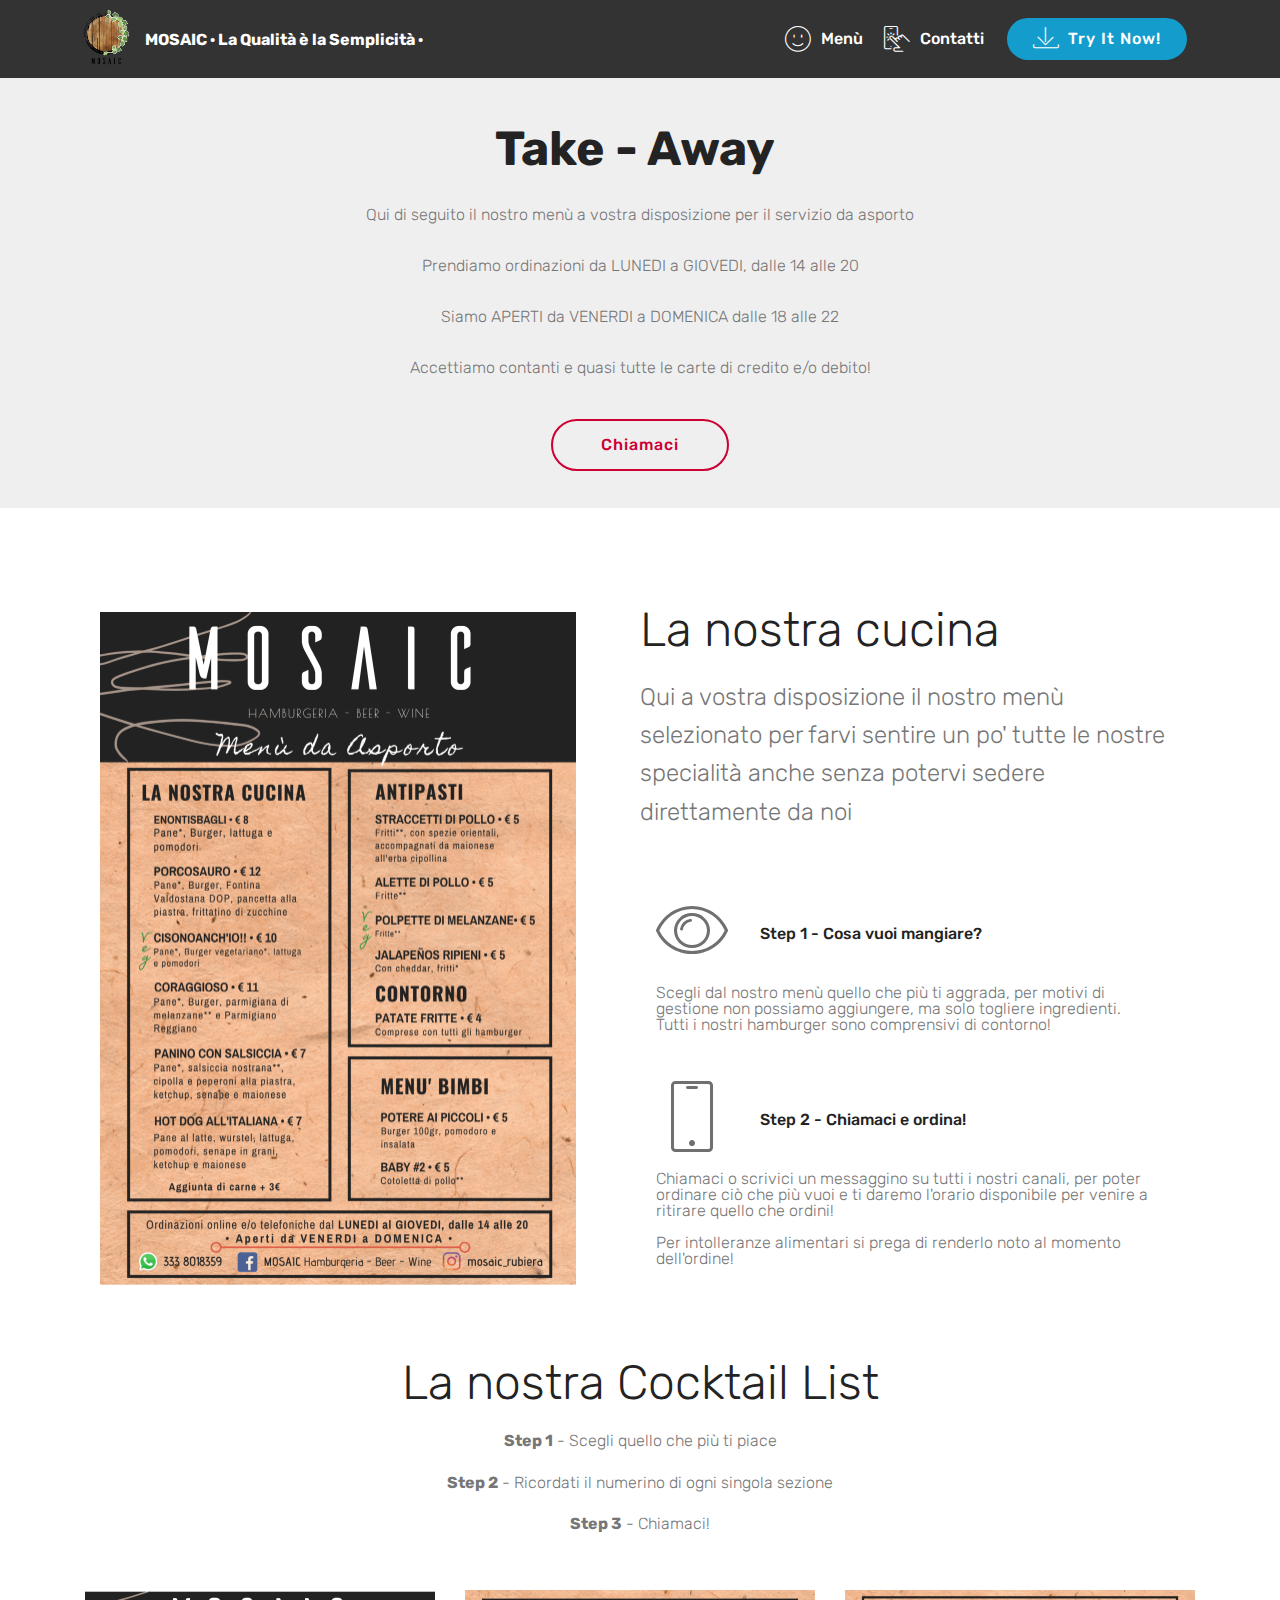
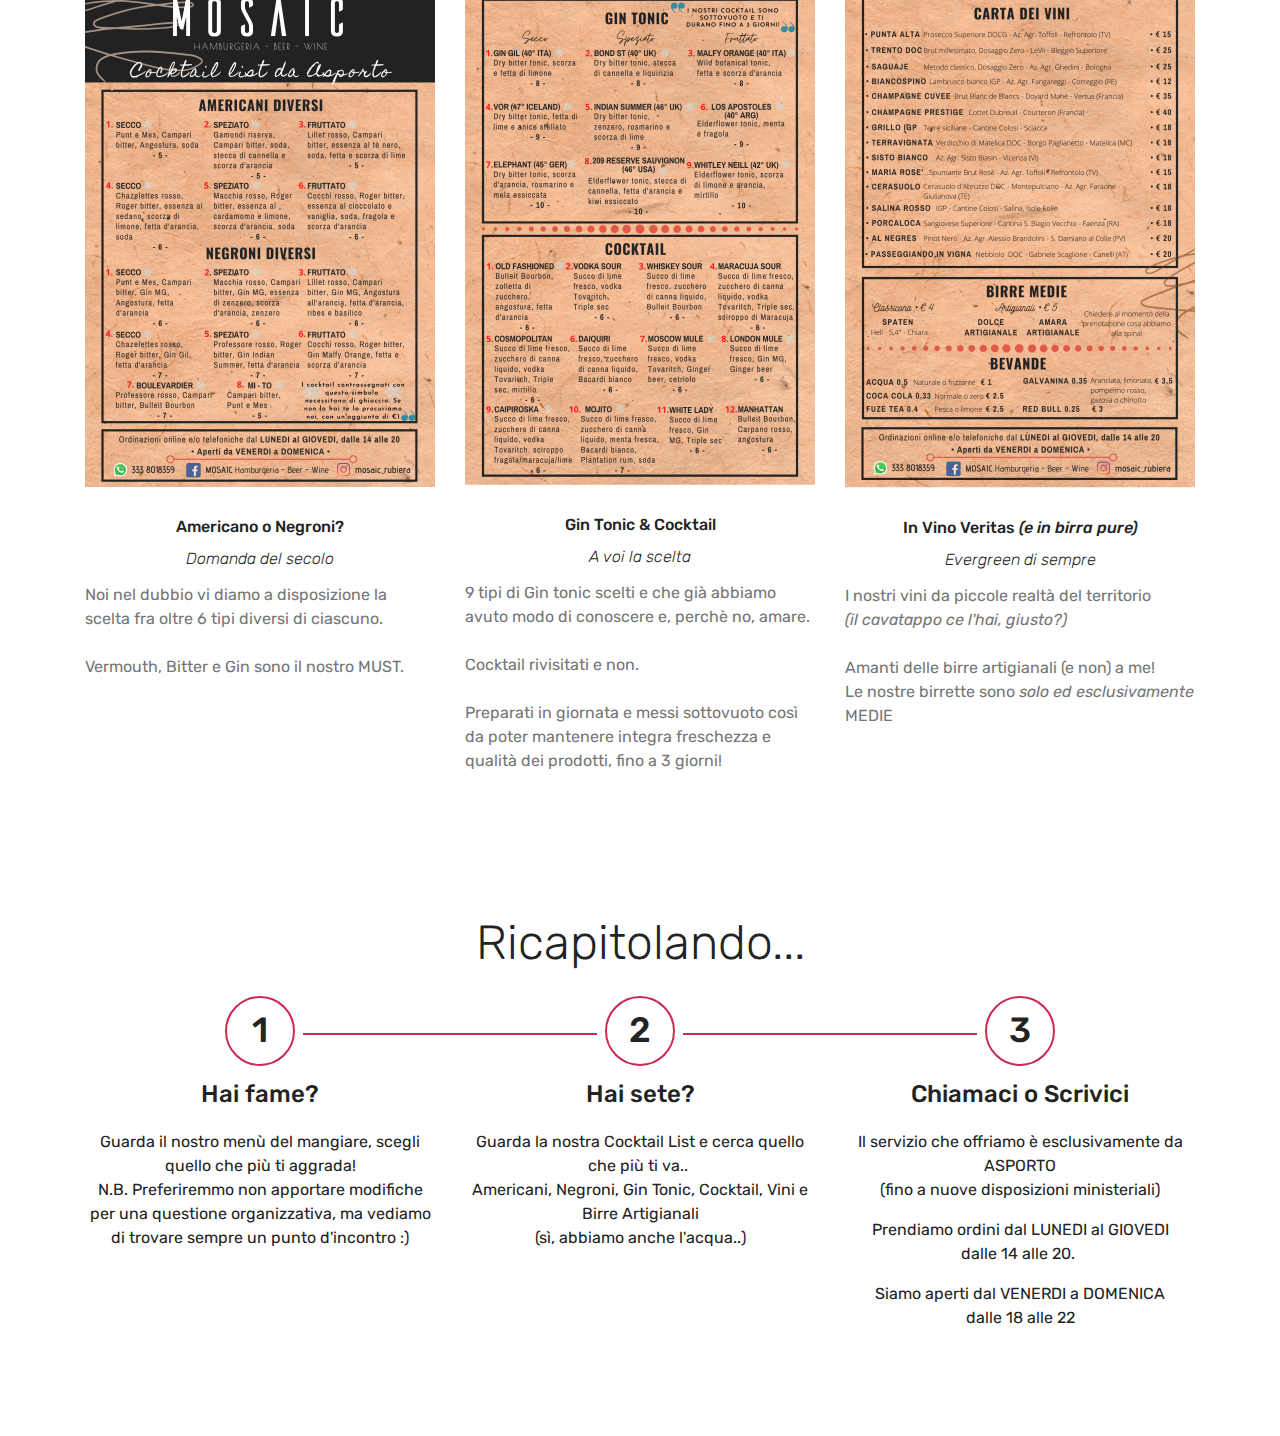
==== page1.html @ e404bb04 "create github pages" ====
<!DOCTYPE html>
<html  >
<head>
  <!-- Site made with Mobirise Website Builder v4.12.3, https://mobirise.com -->
  <meta charset="UTF-8">
  <meta http-equiv="X-UA-Compatible" content="IE=edge">
  <meta name="generator" content="Mobirise v4.12.3, mobirise.com">
  <meta name="viewport" content="width=device-width, initial-scale=1, minimum-scale=1">
  <link rel="shortcut icon" href="assets/images/mosaic-logo-png-136x162.png" type="image/x-icon">
  <meta name="description" content="Website Builder Description">
  
  
  <title>Menù</title>
  <link rel="stylesheet" href="assets/web/assets/mobirise-icons/mobirise-icons.css">
  <link rel="stylesheet" href="assets/bootstrap/css/bootstrap.min.css">
  <link rel="stylesheet" href="assets/bootstrap/css/bootstrap-grid.min.css">
  <link rel="stylesheet" href="assets/bootstrap/css/bootstrap-reboot.min.css">
  <link rel="stylesheet" href="assets/web/assets/gdpr-plugin/gdpr-styles.css">
  <link rel="stylesheet" href="assets/tether/tether.min.css">
  <link rel="stylesheet" href="assets/dropdown/css/style.css">
  <link rel="stylesheet" href="assets/theme/css/style.css">
  <link rel="preload" as="style" href="assets/mobirise/css/mbr-additional.css"><link rel="stylesheet" href="assets/mobirise/css/mbr-additional.css" type="text/css">
  
  
  
</head>
<body>
  <section class="menu cid-qTkzRZLJNu" once="menu" id="menu1-3">

    

    <nav class="navbar navbar-expand beta-menu navbar-dropdown align-items-center navbar-fixed-top navbar-toggleable-sm">
        <button class="navbar-toggler navbar-toggler-right" type="button" data-toggle="collapse" data-target="#navbarSupportedContent" aria-controls="navbarSupportedContent" aria-expanded="false" aria-label="Toggle navigation">
            <div class="hamburger">
                <span></span>
                <span></span>
                <span></span>
                <span></span>
            </div>
        </button>
        <div class="menu-logo">
            <div class="navbar-brand">
                <span class="navbar-logo">
                    
                         <a href="index.html#header2-i"><img src="assets/images/mosaic-logo-png-136x162.png" alt="Mobirise" title="" style="height: 3.9rem;"></a>
                    
                </span>
                <span class="navbar-caption-wrap"><a class="navbar-caption text-white display-7" href="index.html#header2-i">MOSAIC&nbsp;· La Qualità è la Semplicità&nbsp;·</a></span>
            </div>
        </div>
        <div class="collapse navbar-collapse" id="navbarSupportedContent">
            <ul class="navbar-nav nav-dropdown" data-app-modern-menu="true"><li class="nav-item">
                    <a class="nav-link link text-white display-4" href="page1.html#header16-5"><span class="mbri-smile-face mbr-iconfont mbr-iconfont-btn"></span>
                        
                        Menù</a>
                </li>
                <li class="nav-item">
                    <a class="nav-link link text-white display-4" href="page2.html#contacts1-f"><span class="mbri-touch mbr-iconfont mbr-iconfont-btn"></span>
                        
                        Contatti</a>
                </li></ul>
            <div class="navbar-buttons mbr-section-btn">
                <a class="btn btn-sm btn-primary display-4" href="https://mobirise.com">
                    <span class="mbri-save mbr-iconfont mbr-iconfont-btn "></span>
                    Try It Now!
                </a>
            </div>
        </div>
    </nav>
</section>

<section class="engine"><a href="https://mobirise.info/z">best website templates</a></section><section class="header1 cid-rXPZ1TDDWx" id="header16-5">

    

    

    <div class="container">
        <div class="row justify-content-md-center">
            <div class="col-md-10 align-center">
                <h1 class="mbr-section-title mbr-bold pb-3 mbr-fonts-style display-2">Take - Away&nbsp;</h1>
                
                <p class="mbr-text pb-3 mbr-fonts-style display-4">
                    Qui di seguito il nostro menù a vostra disposizione per il servizio da asporto<br><br>Prendiamo ordinazioni da LUNEDI a GIOVEDI, dalle 14 alle 20<br><br>Siamo APERTI da VENERDI a DOMENICA dalle 18 alle 22<br><br>Accettiamo contanti e quasi tutte le carte di credito e/o debito!</p>
                <div class="mbr-section-btn"><a class="btn btn-md btn-secondary-outline display-4" href="tel:+393338018359">Chiamaci</a></div>
            </div>
        </div>
    </div>

</section>

<section class="features11 cid-rXQ3lE0AJ1" id="features11-9">

    

    

    <div class="container">   
        <div class="col-md-12">
            <div class="media-container-row">
                <div class="mbr-figure m-auto" style="width: 50%;">
                    <img src="assets/images/asporto-cibo-def-952x1347.png" alt="Mobirise" title="">
                </div>
                <div class=" align-left aside-content">
                    <h2 class="mbr-title pt-2 mbr-fonts-style display-2">La nostra cucina</h2>
                    <div class="mbr-section-text">
                        <p class="mbr-text mb-5 pt-3 mbr-light mbr-fonts-style display-5">
                        Qui a vostra disposizione il nostro menù selezionato per farvi sentire un po' tutte le nostre specialità anche senza potervi sedere direttamente da noi
                        </p>
                    </div>

                    <div class="block-content">
                        <div class="card p-3 pr-3">
                            <div class="media">
                                <div class=" align-self-center card-img pb-3">
                                    <span class="mbr-iconfont mbri-preview"></span>
                                </div>     
                                <div class="media-body">
                                    <h4 class="card-title mbr-fonts-style display-4">Step 1 - Cosa vuoi mangiare?</h4>
                                </div>
                            </div>                

                            <div class="card-box">
                                <p class="block-text mbr-fonts-style display-4">
                                   Scegli dal nostro menù quello che più ti aggrada, per motivi di gestione non possiamo aggiungere, ma solo togliere ingredienti.&nbsp;<br>Tutti i nostri hamburger sono comprensivi di contorno!</p>
                            </div>
                        </div>

                        <div class="card p-3 pr-3">
                            <div class="media">
                                <div class="align-self-center card-img pb-3">
                                    <span class="mbr-iconfont mbri-mobile"></span>
                                </div>     
                                <div class="media-body">
                                    <h4 class="card-title mbr-fonts-style display-7">Step 2 - Chiamaci e ordina!</h4>
                                </div>
                            </div>                

                            <div class="card-box">
                                <p class="block-text mbr-fonts-style display-4">
                                    Chiamaci o scrivici un messaggino su tutti i nostri canali, per poter ordinare ciò che più vuoi e ti daremo l'orario disponibile per venire a ritirare quello che ordini!<br><br>Per intolleranze alimentari si prega di renderlo noto al momento dell'ordine!</p>
                            </div>
                        </div>
                    </div>
                </div>
            </div>
        </div> 
    </div>          
</section>

<section class="mbr-section content4 cid-rXQ4Lse39J" id="content4-b">

    

    <div class="container">
        <div class="media-container-row">
            <div class="title col-12 col-md-8">
                <h2 class="align-center pb-3 mbr-fonts-style display-2">La nostra Cocktail List</h2>
                <h3 class="mbr-section-subtitle align-center mbr-light mbr-fonts-style display-7"><strong>
                    Step 1</strong>&nbsp;- Scegli quello che più ti piace<br><br><strong>Step 2</strong>&nbsp;- Ricordati il numerino di ogni singola sezione<br><br><strong>Step 3</strong>&nbsp;- Chiamaci!</h3>
                
            </div>
        </div>
    </div>
</section>

<section class="features19 cid-rXQ4FI8RC4" id="features19-a">
    
    
    <div class="container">
        <div class="row">
            <div class="item features-image col-lg-4 col-md-6 col-sm-12">
                <div class="item-wrapper">
                    <div class="item-img card-img">
                        <img src="assets/images/asporto-cocktail-def-1-700x994.png" alt="" title="">
                    </div>
                    <div class="item-content">
                        <h4 class="item-title mbr-fonts-style pb-3 display-7">
                            Americano o Negroni?</h4>
                        <h5 class="item-subtitle mbr-fonts-style pb-3 display-4"><em>Domanda del secolo</em></h5>
                        <p class="item-text display-7">Noi nel dubbio vi diamo a disposizione la scelta fra oltre 6 tipi diversi di ciascuno.<br><br>Vermouth, Bitter e Gin sono il nostro MUST.</p>
                    </div>
                    
                </div>
            </div>
            <div class="item features-image col-lg-4 col-md-6 col-sm-12">
                <div class="item-wrapper">
                    <div class="item-img card-img">
                        <img src="assets/images/asporto-cocktail-def-2-700x990.png" alt="" title="">
                    </div>
                    <div class="item-content">
                        <h4 class="item-title mbr-fonts-style pb-3 display-7">
                            Gin Tonic &amp; Cocktail</h4>
                        <h5 class="item-subtitle mbr-fonts-style pb-3 display-4"><em>A voi la scelta</em></h5>
                        <p class="item-text display-7">9 tipi di Gin tonic scelti e che già abbiamo avuto modo di conoscere e, perchè no, amare.<br><br>Cocktail rivisitati e non.&nbsp;<br><br>Preparati in giornata e messi sottovuoto così da poter mantenere integra freschezza e qualità dei prodotti, fino a 3 giorni!</p>
                    </div>
                    
                </div>
            </div>
            <div class="item features-image col-lg-4 col-md-6 col-sm-12">
                <div class="item-wrapper">
                    <div class="item-img card-img">
                        <img src="assets/images/asporto-cocktail-def-3-700x996.png" alt="" title="">
                    </div>
                    <div class="item-content">
                        <h4 class="item-title mbr-fonts-style pb-3 display-7">
                            In Vino Veritas <em>(e in birra pure)</em></h4>
                        <h5 class="item-subtitle mbr-fonts-style pb-3 display-4"><em>Evergreen di sempre</em></h5>
                        <p class="item-text display-7">I nostri vini da piccole realtà del territorio<br><em> (il cavatappo ce l'hai, giusto?)<br></em><br>Amanti delle birre artigianali (e non) a me! <br>Le nostre birrette sono <em>solo ed esclusivamente</em> MEDIE</p>
                    </div>
                    
                </div>
            </div>
        </div>
    </div>
</section>

<section class="step2 cid-rXQ78vDosY" id="step2-c">

    

    
    
    <div class="container">
        <h2 class="mbr-section-title pb-3 mbr-fonts-style align-center display-2">
            Ricapitolando...</h2>
        
        <div class="step-container row justify-content-center">
            <div class="card col-12 col-md-4 separline">
                <div class="step-element">
                    <div class="step-wrapper pb-3">
                        <h3 class="step d-flex align-items-center justify-content-center m-auto">
                            1
                        </h3>
                    </div>          
                    <div class="step-text-content align-center">
                        <h4 class="mbr-step-title pb-3 mbr-fonts-style display-5">Hai fame?</h4>
                        <p class="mbr-step-text mbr-fonts-style display-7">Guarda il nostro menù del mangiare, scegli quello che più ti aggrada! <br>N.B. Preferiremmo non apportare modifiche per una questione organizzativa, ma vediamo di trovare sempre un punto d'incontro :)</p>
                    </div>
                </div>
            </div>

            <div class="card col-12 separline col-md-4">
                <div class="step-element">
                    <div class="step-wrapper pb-3">
                        <h3 class="step d-flex align-items-center justify-content-center m-auto">
                            2
                        </h3>
                    </div>          
                    <div class="step-text-content align-center">
                        <h4 class="mbr-step-title pb-3 mbr-fonts-style display-5">Hai sete?</h4>
                        <p class="mbr-step-text mbr-fonts-style display-7">Guarda la nostra Cocktail List e cerca quello che più ti va..&nbsp;<br>Americani, Negroni, Gin Tonic, Cocktail, Vini e Birre Artigianali<br>(sì, abbiamo anche l'acqua..)</p>
                    </div>
                </div>
            </div>

            <div class="card col-md-4 col-12 separline last-child">
                <div class="step-element">
                    <div class="step-wrapper pb-3">
                        <h3 class="step d-flex align-items-center justify-content-center m-auto">
                            3
                        </h3>
                    </div>          
                    <div class="step-text-content align-center">
                        <h4 class="mbr-step-title pb-3 mbr-fonts-style display-5">Chiamaci o Scrivici</h4>
                        <p class="mbr-step-text mbr-fonts-style display-7">Il servizio che offriamo è esclusivamente da ASPORTO 
<br>(fino a nuove disposizioni ministeriali)</p><p>Prendiamo ordini dal LUNEDI al GIOVEDI 
<br>dalle 14 alle 20.&nbsp;</p><p>Siamo aperti dal VENERDI a DOMENICA
<br>dalle 18 alle 22</p>
                    </div>
                </div>
            </div>

            
            
            
            
            
            
            
            
            
            
            
        </div>
    </div>
</section>


  <script src="assets/web/assets/jquery/jquery.min.js"></script>
  <script src="assets/popper/popper.min.js"></script>
  <script src="assets/bootstrap/js/bootstrap.min.js"></script>
  <script src="assets/tether/tether.min.js"></script>
  <script src="assets/smoothscroll/smooth-scroll.js"></script>
  <script src="assets/dropdown/js/nav-dropdown.js"></script>
  <script src="assets/dropdown/js/navbar-dropdown.js"></script>
  <script src="assets/touchswipe/jquery.touch-swipe.min.js"></script>
  <script src="assets/theme/js/script.js"></script>
  
  
</body>
</html>
---- assets/web/assets/mobirise-icons/mobirise-icons.css ----
@font-face {
  font-family: 'MobiriseIcons';
  src:  url('mobirise-icons.eot?spat4u');
  src:  url('mobirise-icons.eot?spat4u#iefix') format('embedded-opentype'),
    url('mobirise-icons.ttf?spat4u') format('truetype'),
    url('mobirise-icons.woff?spat4u') format('woff'),
    url('mobirise-icons.svg?spat4u#MobiriseIcons') format('svg');
  font-weight: normal;
  font-style: normal;
  font-display: swap;
}

[class^="mbri-"], [class*=" mbri-"] {
  /* use !important to prevent issues with browser extensions that change fonts */
  font-family: MobiriseIcons !important;
  speak: none;
  font-style: normal;
  font-weight: normal;
  font-variant: normal;
  text-transform: none;
  line-height: 1;

  /* Better Font Rendering =========== */
  -webkit-font-smoothing: antialiased;
  -moz-osx-font-smoothing: grayscale;
}

.mbri-add-submenu:before {
  content: "\e900";
}
.mbri-alert:before {
  content: "\e901";
}
.mbri-align-center:before {
  content: "\e902";
}
.mbri-align-justify:before {
  content: "\e903";
}
.mbri-align-left:before {
  content: "\e904";
}
.mbri-align-right:before {
  content: "\e905";
}
.mbri-android:before {
  content: "\e906";
}
.mbri-apple:before {
  content: "\e907";
}
.mbri-arrow-down:before {
  content: "\e908";
}
.mbri-arrow-next:before {
  content: "\e909";
}
.mbri-arrow-prev:before {
  content: "\e90a";
}
.mbri-arrow-up:before {
  content: "\e90b";
}
.mbri-bold:before {
  content: "\e90c";
}
.mbri-bookmark:before {
  content: "\e90d";
}
.mbri-bootstrap:before {
  content: "\e90e";
}
.mbri-briefcase:before {
  content: "\e90f";
}
.mbri-browse:before {
  content: "\e910";
}
.mbri-bulleted-list:before {
  content: "\e911";
}
.mbri-calendar:before {
  content: "\e912";
}
.mbri-camera:before {
  content: "\e913";
}
.mbri-cart-add:before {
  content: "\e914";
}
.mbri-cart-full:before {
  content: "\e915";
}
.mbri-cash:before {
  content: "\e916";
}
.mbri-change-style:before {
  content: "\e917";
}
.mbri-chat:before {
  content: "\e918";
}
.mbri-clock:before {
  content: "\e919";
}
.mbri-close:before {
  content: "\e91a";
}
.mbri-cloud:before {
  content: "\e91b";
}
.mbri-code:before {
  content: "\e91c";
}
.mbri-contact-form:before {
  content: "\e91d";
}
.mbri-credit-card:before {
  content: "\e91e";
}
.mbri-cursor-click:before {
  content: "\e91f";
}
.mbri-cust-feedback:before {
  content: "\e920";
}
.mbri-database:before {
  content: "\e921";
}
.mbri-delivery:before {
  content: "\e922";
}
.mbri-desktop:before {
  content: "\e923";
}
.mbri-devices:before {
  content: "\e924";
}
.mbri-down:before {
  content: "\e925";
}
.mbri-download:before {
  content: "\e989";
}
.mbri-drag-n-drop:before {
  content: "\e927";
}
.mbri-drag-n-drop2:before {
  content: "\e928";
}
.mbri-edit:before {
  content: "\e929";
}
.mbri-edit2:before {
  content: "\e92a";
}
.mbri-error:before {
  content: "\e92b";
}
.mbri-extension:before {
  content: "\e92c";
}
.mbri-features:before {
  content: "\e92d";
}
.mbri-file:before {
  content: "\e92e";
}
.mbri-flag:before {
  content: "\e92f";
}
.mbri-folder:before {
  content: "\e930";
}
.mbri-gift:before {
  content: "\e931";
}
.mbri-github:before {
  content: "\e932";
}
.mbri-globe:before {
  content: "\e933";
}
.mbri-globe-2:before {
  content: "\e934";
}
.mbri-growing-chart:before {
  content: "\e935";
}
.mbri-hearth:before {
  content: "\e936";
}
.mbri-help:before {
  content: "\e937";
}
.mbri-home:before {
  content: "\e938";
}
.mbri-hot-cup:before {
  content: "\e939";
}
.mbri-idea:before {
  content: "\e93a";
}
.mbri-image-gallery:before {
  content: "\e93b";
}
.mbri-image-slider:before {
  content: "\e93c";
}
.mbri-info:before {
  content: "\e93d";
}
.mbri-italic:before {
  content: "\e93e";
}
.mbri-key:before {
  content: "\e93f";
}
.mbri-laptop:before {
  content: "\e940";
}
.mbri-layers:before {
  content: "\e941";
}
.mbri-left-right:before {
  content: "\e942";
}
.mbri-left:before {
  content: "\e943";
}
.mbri-letter:before {
  content: "\e944";
}
.mbri-like:before {
  content: "\e945";
}
.mbri-link:before {
  content: "\e946";
}
.mbri-lock:before {
  content: "\e947";
}
.mbri-login:before {
  content: "\e948";
}
.mbri-logout:before {
  content: "\e949";
}
.mbri-magic-stick:before {
  content: "\e94a";
}
.mbri-map-pin:before {
  content: "\e94b";
}
.mbri-menu:before {
  content: "\e94c";
}
.mbri-mobile:before {
  content: "\e94d";
}
.mbri-mobile2:before {
  content: "\e94e";
}
.mbri-mobirise:before {
  content: "\e94f";
}
.mbri-more-horizontal:before {
  content: "\e950";
}
.mbri-more-vertical:before {
  content: "\e951";
}
.mbri-music:before {
  content: "\e952";
}
.mbri-new-file:before {
  content: "\e953";
}
.mbri-numbered-list:before {
  content: "\e954";
}
.mbri-opened-folder:before {
  content: "\e955";
}
.mbri-pages:before {
  content: "\e956";
}
.mbri-paper-plane:before {
  content: "\e957";
}
.mbri-paperclip:before {
  content: "\e958";
}
.mbri-photo:before {
  content: "\e959";
}
.mbri-photos:before {
  content: "\e95a";
}
.mbri-pin:before {
  content: "\e95b";
}
.mbri-play:before {
  content: "\e95c";
}
.mbri-plus:before {
  content: "\e95d";
}
.mbri-preview:before {
  content: "\e95e";
}
.mbri-print:before {
  content: "\e95f";
}
.mbri-protect:before {
  content: "\e960";
}
.mbri-question:before {
  content: "\e961";
}
.mbri-quote-left:before {
  content: "\e962";
}
.mbri-quote-right:before {
  content: "\e963";
}
.mbri-refresh:before {
  content: "\e964";
}
.mbri-responsive:before {
  content: "\e965";
}
.mbri-right:before {
  content: "\e966";
}
.mbri-rocket:before {
  content: "\e967";
}
.mbri-sad-face:before {
  content: "\e968";
}
.mbri-sale:before {
  content: "\e969";
}
.mbri-save:before {
  content: "\e96a";
}
.mbri-search:before {
  content: "\e96b";
}
.mbri-setting:before {
  content: "\e96c";
}
.mbri-setting2:before {
  content: "\e96d";
}
.mbri-setting3:before {
  content: "\e96e";
}
.mbri-share:before {
  content: "\e96f";
}
.mbri-shopping-bag:before {
  content: "\e970";
}
.mbri-shopping-basket:before {
  content: "\e971";
}
.mbri-shopping-cart:before {
  content: "\e972";
}
.mbri-sites:before {
  content: "\e973";
}
.mbri-smile-face:before {
  content: "\e974";
}
.mbri-speed:before {
  content: "\e975";
}
.mbri-star:before {
  content: "\e976";
}
.mbri-success:before {
  content: "\e977";
}
.mbri-sun:before {
  content: "\e978";
}
.mbri-sun2:before {
  content: "\e979";
}
.mbri-tablet:before {
  content: "\e97a";
}
.mbri-tablet-vertical:before {
  content: "\e97b";
}
.mbri-target:before {
  content: "\e97c";
}
.mbri-timer:before {
  content: "\e97d";
}
.mbri-to-ftp:before {
  content: "\e97e";
}
.mbri-to-local-drive:before {
  content: "\e97f";
}
.mbri-touch-swipe:before {
  content: "\e980";
}
.mbri-touch:before {
  content: "\e981";
}
.mbri-trash:before {
  content: "\e982";
}
.mbri-underline:before {
  content: "\e983";
}
.mbri-unlink:before {
  content: "\e984";
}
.mbri-unlock:before {
  content: "\e985";
}
.mbri-up-down:before {
  content: "\e986";
}
.mbri-up:before {
  content: "\e987";
}
.mbri-update:before {
  content: "\e988";
}
.mbri-upload:before {
 content: "\e926"; 
}
.mbri-user:before {
  content: "\e98a";
}
.mbri-user2:before {
  content: "\e98b";
}
.mbri-users:before {
  content: "\e98c";
}
.mbri-video:before {
  content: "\e98d";
}
.mbri-video-play:before {
  content: "\e98e";
}
.mbri-watch:before {
  content: "\e98f";
}
.mbri-website-theme:before {
  content: "\e990";
}
.mbri-wifi:before {
  content: "\e991";
}
.mbri-windows:before {
  content: "\e992";
}
.mbri-zoom-out:before {
  content: "\e993";
}
.mbri-redo:before {
  content: "\e994";
}
.mbri-undo:before {
  content: "\e995";
}
---- assets/web/assets/gdpr-plugin/gdpr-styles.css ----
.gdpr-block {
    padding: 10px;
    font-size: 14px;
    display: block;
    width: 100%;
    text-align: center;
}
.gdpr-block.covert {
	display: none;
}
.textGDPR {
    position: relative;
}
.gdpr-block label span.textGDPR input[name='gdpr']{
    width: 15px;
    height: 15px;
    margin: 0;
    position: absolute;
    top: 2px;
    left: -20px;
}
.gdpr-block label {
    color: #a7a7a7;
    vertical-align: middle;
    user-select: none;
    margin-bottom: 0;
}
---- assets/dropdown/css/style.css ----
.navbar-dropdown {
  left: 0;
  padding: 0;
  position: absolute;
  right: 0;
  top: 0;
  transition: all 0.45s ease;
  z-index: 1030;
  background: #282828; }
  .navbar-dropdown .navbar-logo {
    margin-right: 0.8rem;
    transition: margin 0.3s ease-in-out;
    vertical-align: middle; }
    .navbar-dropdown .navbar-logo img {
      height: 3.125rem;
      transition: all 0.3s ease-in-out; }
    .navbar-dropdown .navbar-logo.mbr-iconfont {
      font-size: 3.125rem;
      line-height: 3.125rem; }
  .navbar-dropdown .navbar-caption {
    font-weight: 700;
    white-space: normal;
    vertical-align: -4px;
    line-height: 3.125rem !important; }
    .navbar-dropdown .navbar-caption, .navbar-dropdown .navbar-caption:hover {
      color: inherit;
      text-decoration: none; }
  .navbar-dropdown .mbr-iconfont + .navbar-caption {
    vertical-align: -1px; }
  .navbar-dropdown.navbar-fixed-top {
    position: fixed; }
  .navbar-dropdown .navbar-brand span {
    vertical-align: -4px; }
  .navbar-dropdown.bg-color.transparent {
    background: none; }
  .navbar-dropdown.navbar-short .navbar-brand {
    padding: 0.625rem 0; }
    .navbar-dropdown.navbar-short .navbar-brand span {
      vertical-align: -1px; }
  .navbar-dropdown.navbar-short .navbar-caption {
    line-height: 2.375rem !important;
    vertical-align: -2px; }
  .navbar-dropdown.navbar-short .navbar-logo {
    margin-right: 0.5rem; }
    .navbar-dropdown.navbar-short .navbar-logo img {
      height: 2.375rem; }
    .navbar-dropdown.navbar-short .navbar-logo.mbr-iconfont {
      font-size: 2.375rem;
      line-height: 2.375rem; }
  .navbar-dropdown.navbar-short .mbr-table-cell {
    height: 3.625rem; }
  .navbar-dropdown .navbar-close {
    left: 0.6875rem;
    position: fixed;
    top: 0.75rem;
    z-index: 1000; }
  .navbar-dropdown .hamburger-icon {
    content: "";
    display: inline-block;
    vertical-align: middle;
    width: 16px;
    -webkit-box-shadow: 0 -6px 0 1px #282828,0 0 0 1px #282828,0 6px 0 1px #282828;
    -moz-box-shadow: 0 -6px 0 1px #282828,0 0 0 1px #282828,0 6px 0 1px #282828;
    box-shadow: 0 -6px 0 1px #282828,0 0 0 1px #282828,0 6px 0 1px #282828; }

.dropdown-menu .dropdown-toggle[data-toggle="dropdown-submenu"]::after {
  border-bottom: 0.35em solid transparent;
  border-left: 0.35em solid;
  border-right: 0;
  border-top: 0.35em solid transparent;
  margin-left: 0.3rem; }

.dropdown-menu .dropdown-item:focus {
  outline: 0; }

.nav-dropdown {
  font-size: 0.75rem;
  font-weight: 500;
  height: auto !important; }
  .nav-dropdown .nav-btn {
    padding-left: 1rem; }
  .nav-dropdown .link {
    margin: .667em 1.667em;
    font-weight: 500;
    padding: 0;
    transition: color .2s ease-in-out; }
    .nav-dropdown .link.dropdown-toggle {
      margin-right: 2.583em; }
      .nav-dropdown .link.dropdown-toggle::after {
        margin-left: .25rem;
        border-top: 0.35em solid;
        border-right: 0.35em solid transparent;
        border-left: 0.35em solid transparent;
        border-bottom: 0; }
      .nav-dropdown .link.dropdown-toggle[aria-expanded="true"] {
        margin: 0;
        padding: 0.667em 3.263em  0.667em 1.667em; }
  .nav-dropdown .link::after,
  .nav-dropdown .dropdown-item::after {
    color: inherit; }
  .nav-dropdown .btn {
    font-size: 0.75rem;
    font-weight: 700;
    letter-spacing: 0;
    margin-bottom: 0;
    padding-left: 1.25rem;
    padding-right: 1.25rem; }
  .nav-dropdown .dropdown-menu {
    border-radius: 0;
    border: 0;
    left: 0;
    margin: 0;
    padding-bottom: 1.25rem;
    padding-top: 1.25rem;
    position: relative; }
  .nav-dropdown .dropdown-submenu {
    margin-left: 0.125rem;
    top: 0; }
  .nav-dropdown .dropdown-item {
    font-weight: 500;
    line-height: 2;
    padding: 0.3846em 4.615em 0.3846em 1.5385em;
    position: relative;
    transition: color .2s ease-in-out, background-color .2s ease-in-out; }
    .nav-dropdown .dropdown-item::after {
      margin-top: -0.3077em;
      position: absolute;
      right: 1.1538em;
      top: 50%; }
    .nav-dropdown .dropdown-item:focus, .nav-dropdown .dropdown-item:hover {
      background: none; }

@media (max-width: 767px) {
  .nav-dropdown.navbar-toggleable-sm {
    bottom: 0;
    display: none;
    left: 0;
    overflow-x: hidden;
    position: fixed;
    top: 0;
    transform: translateX(-100%);
    -ms-transform: translateX(-100%);
    -webkit-transform: translateX(-100%);
    width: 18.75rem;
    z-index: 999; } }
.nav-dropdown.navbar-toggleable-xl {
  bottom: 0;
  display: none;
  left: 0;
  overflow-x: hidden;
  position: fixed;
  top: 0;
  transform: translateX(-100%);
  -ms-transform: translateX(-100%);
  -webkit-transform: translateX(-100%);
  width: 18.75rem;
  z-index: 999; }

.nav-dropdown-sm {
  display: block !important;
  overflow-x: hidden;
  overflow: auto;
  padding-top: 3.875rem; }
  .nav-dropdown-sm::after {
    content: "";
    display: block;
    height: 3rem;
    width: 100%; }
  .nav-dropdown-sm.collapse.in ~ .navbar-close {
    display: block !important; }
  .nav-dropdown-sm.collapsing, .nav-dropdown-sm.collapse.in {
    transform: translateX(0);
    -ms-transform: translateX(0);
    -webkit-transform: translateX(0);
    transition: all 0.25s ease-out;
    -webkit-transition: all 0.25s ease-out;
    background: #282828; }
  .nav-dropdown-sm.collapsing[aria-expanded="false"] {
    transform: translateX(-100%);
    -ms-transform: translateX(-100%);
    -webkit-transform: translateX(-100%); }
  .nav-dropdown-sm .nav-item {
    display: block;
    margin-left: 0 !important;
    padding-left: 0; }
  .nav-dropdown-sm .link,
  .nav-dropdown-sm .dropdown-item {
    border-top: 1px dotted rgba(255, 255, 255, 0.1);
    font-size: 0.8125rem;
    line-height: 1.6;
    margin: 0 !important;
    padding: 0.875rem 2.4rem 0.875rem 1.5625rem !important;
    position: relative;
    white-space: normal; }
    .nav-dropdown-sm .link:focus, .nav-dropdown-sm .link:hover,
    .nav-dropdown-sm .dropdown-item:focus,
    .nav-dropdown-sm .dropdown-item:hover {
      background: rgba(0, 0, 0, 0.2) !important;
      color: #c0a375; }
  .nav-dropdown-sm .nav-btn {
    position: relative;
    padding: 1.5625rem 1.5625rem 0 1.5625rem; }
    .nav-dropdown-sm .nav-btn::before {
      border-top: 1px dotted rgba(255, 255, 255, 0.1);
      content: "";
      left: 0;
      position: absolute;
      top: 0;
      width: 100%; }
    .nav-dropdown-sm .nav-btn + .nav-btn {
      padding-top: 0.625rem; }
      .nav-dropdown-sm .nav-btn + .nav-btn::before {
        display: none; }
  .nav-dropdown-sm .btn {
    padding: 0.625rem 0; }
  .nav-dropdown-sm .dropdown-toggle[data-toggle="dropdown-submenu"]::after {
    margin-left: .25rem;
    border-top: 0.35em solid;
    border-right: 0.35em solid transparent;
    border-left: 0.35em solid transparent;
    border-bottom: 0; }
  .nav-dropdown-sm .dropdown-toggle[data-toggle="dropdown-submenu"][aria-expanded="true"]::after {
    border-top: 0;
    border-right: 0.35em solid transparent;
    border-left: 0.35em solid transparent;
    border-bottom: 0.35em solid; }
  .nav-dropdown-sm .dropdown-menu {
    margin: 0;
    padding: 0;
    position: relative;
    top: 0;
    left: 0;
    width: 100%;
    border: 0;
    float: none;
    border-radius: 0;
    background: none; }
  .nav-dropdown-sm .dropdown-submenu {
    left: 100%;
    margin-left: 0.125rem;
    margin-top: -1.25rem;
    top: 0; }

.navbar-toggleable-sm .nav-dropdown .dropdown-menu {
  position: absolute; }

.navbar-toggleable-sm .nav-dropdown .dropdown-submenu {
  left: 100%;
  margin-left: 0.125rem;
  margin-top: -1.25rem;
  top: 0; }

.navbar-toggleable-sm.opened .nav-dropdown .dropdown-menu {
  position: relative; }

.navbar-toggleable-sm.opened .nav-dropdown .dropdown-submenu {
  left: 0;
  margin-left: 00rem;
  margin-top: 0rem;
  top: 0; }

.is-builder .nav-dropdown.collapsing {
  transition: none !important; }

/*# sourceMappingURL=style.css.map */
---- assets/theme/css/style.css ----
@charset "UTF-8";
/*!
 * Mobirise v4 theme (https://mobirise.com/)
 * Copyright 2017 Mobirise
 */
section {
  background-color: #eeeeee;
}

body {
  font-style: normal;
  line-height: 1.5;
}

section,
.container,
.container-fluid {
  position: relative;
  word-wrap: break-word;
}

a.mbr-iconfont:hover {
  text-decoration: none;
}

.article .lead p,
.article .lead ul,
.article .lead ol,
.article .lead pre,
.article .lead blockquote {
  margin-bottom: 0;
}

ul,
ol,
pre,
blockquote {
  margin-bottom: 2.3125rem;
}

pre {
  background: #f4f4f4;
  padding: 10px 24px;
  white-space: pre-wrap;
}

.inactive {
  -webkit-user-select: none;
  -moz-user-select: none;
  -ms-user-select: none;
  user-select: none;
  pointer-events: none;
  -webkit-user-drag: none;
  user-drag: none;
}

.mbr-section__comments .row {
  justify-content: center;
  -webkit-justify-content: center;
}

a {
  font-style: normal;
  font-weight: 400;
  cursor: pointer;
}
a, a:hover {
  text-decoration: none;
}

figure {
  margin-bottom: 0;
}

body {
  color: #232323;
}

h1,
h2,
h3,
h4,
h5,
h6,
.h1,
.h2,
.h3,
.h4,
.h5,
.h6,
.display-1,
.display-2,
.display-3,
.display-4 {
  line-height: 1;
  word-break: break-word;
  word-wrap: break-word;
}

.mbr-section-title {
  font-style: normal;
  line-height: 1.2;
}

.mbr-section-subtitle {
  line-height: 1.3;
}

.mbr-text {
  font-style: normal;
  line-height: 1.6;
}

b,
strong {
  font-weight: bold;
}

blockquote {
  padding: 10px 0 10px 20px;
  position: relative;
  border-left: 2px solid;
  border-color: #ff3366;
}

input:-webkit-autofill, input:-webkit-autofill:hover, input:-webkit-autofill:focus, input:-webkit-autofill:active {
  transition-delay: 9999s;
  transition-property: background-color, color;
}

textarea[type=hidden] {
  display: none;
}

body {
  position: relative;
}

section {
  background-position: 50% 50%;
  background-repeat: no-repeat;
  background-size: cover;
}
section .mbr-background-video,
section .mbr-background-video-preview {
  position: absolute;
  bottom: 0;
  left: 0;
  right: 0;
  top: 0;
}

.hidden {
  visibility: hidden;
}

.mbr-z-index20 {
  z-index: 20;
}

/*! Base colors */
.mbr-white {
  color: #ffffff;
}

.mbr-black {
  color: #000000;
}

.mbr-bg-white {
  background-color: #ffffff;
}

.mbr-bg-black {
  background-color: #000000;
}

/*! Text-aligns */
.align-left {
  text-align: left;
}

.align-center {
  text-align: center;
}

.align-right {
  text-align: right;
}

@media (max-width: 767px) {
  .align-left,
.align-center,
.align-right,
.mbr-section-btn,
.mbr-section-title {
    text-align: center;
  }
}
/*! Font-weight  */
.mbr-light {
  font-weight: 300;
}

.mbr-regular {
  font-weight: 400;
}

.mbr-semibold {
  font-weight: 500;
}

.mbr-bold {
  font-weight: 700;
}

/*! Media  */
.media-size-item {
  -webkit-flex: 1 1 auto;
  -moz-flex: 1 1 auto;
  -ms-flex: 1 1 auto;
  -o-flex: 1 1 auto;
  flex: 1 1 auto;
}

.media-content {
  -webkit-flex-basis: 100%;
  flex-basis: 100%;
}

.media-container-row {
  display: -ms-flexbox;
  display: -webkit-flex;
  display: flex;
  -webkit-flex-direction: row;
  -ms-flex-direction: row;
  flex-direction: row;
  -webkit-flex-wrap: wrap;
  -ms-flex-wrap: wrap;
  flex-wrap: wrap;
  -webkit-justify-content: center;
  -ms-flex-pack: center;
  justify-content: center;
  -webkit-align-content: center;
  -ms-flex-line-pack: center;
  align-content: center;
  -webkit-align-items: start;
  -ms-flex-align: start;
  align-items: start;
}
.media-container-row .media-size-item {
  width: 400px;
}

.media-container-column {
  display: -ms-flexbox;
  display: -webkit-flex;
  display: flex;
  -webkit-flex-direction: column;
  -ms-flex-direction: column;
  flex-direction: column;
  -webkit-flex-wrap: wrap;
  -ms-flex-wrap: wrap;
  flex-wrap: wrap;
  -webkit-justify-content: center;
  -ms-flex-pack: center;
  justify-content: center;
  -webkit-align-content: center;
  -ms-flex-line-pack: center;
  align-content: center;
  -webkit-align-items: stretch;
  -ms-flex-align: stretch;
  align-items: stretch;
}
.media-container-column > * {
  width: 100%;
}

@media (min-width: 992px) {
  .media-container-row {
    -webkit-flex-wrap: nowrap;
    -ms-flex-wrap: nowrap;
    flex-wrap: nowrap;
  }
}
figure {
  overflow: hidden;
}

figure[mbr-media-size] {
  transition: width 0.1s;
}

.mbr-figure img,
.mbr-figure iframe {
  display: block;
  width: 100%;
}

.card {
  background-color: transparent;
  border: none;
}

.card-box {
  width: 100%;
}

.card-img {
  text-align: center;
  flex-shrink: 0;
  -webkit-flex-shrink: 0;
}

.media {
  max-width: 100%;
  margin: 0 auto;
}

.mbr-figure {
  -ms-flex-item-align: center;
  -ms-grid-row-align: center;
  -webkit-align-self: center;
  align-self: center;
}

.media-container > div {
  max-width: 100%;
}

.mbr-figure img,
.card-img img {
  width: 100%;
}

@media (max-width: 991px) {
  .media-size-item {
    width: auto !important;
  }

  .media {
    width: auto;
  }

  .mbr-figure {
    width: 100% !important;
  }
}
/*! Buttons */
.btn {
  font-weight: 500;
  border-width: 2px;
  font-style: normal;
  letter-spacing: 1px;
  margin: 0.4rem 0.8rem;
  white-space: normal;
  -webkit-transition: all 0.3s ease-in-out;
  -moz-transition: all 0.3s ease-in-out;
  transition: all 0.3s ease-in-out;
  display: inline-flex;
  align-items: center;
  justify-content: center;
  word-break: break-word;
  -webkit-align-items: center;
  -webkit-justify-content: center;
  display: -webkit-inline-flex;
}

.btn-sm {
  font-weight: 500;
  letter-spacing: 1px;
  -webkit-transition: all 0.3s ease-in-out;
  -moz-transition: all 0.3s ease-in-out;
  transition: all 0.3s ease-in-out;
}

.btn-md {
  font-weight: 500;
  letter-spacing: 1px;
  margin: 0.4rem 0.8rem !important;
  -webkit-transition: all 0.3s ease-in-out;
  -moz-transition: all 0.3s ease-in-out;
  transition: all 0.3s ease-in-out;
}

.btn-lg {
  font-weight: 500;
  letter-spacing: 1px;
  margin: 0.4rem 0.8rem !important;
  -webkit-transition: all 0.3s ease-in-out;
  -moz-transition: all 0.3s ease-in-out;
  transition: all 0.3s ease-in-out;
}

.mbr-section-btn {
  margin-left: -0.25rem;
  margin-right: -0.25rem;
  font-size: 0;
}

nav .mbr-section-btn {
  margin-left: 0rem;
  margin-right: 0rem;
}

.btn-form {
  border-radius: 0;
}
.btn-form:hover {
  cursor: pointer;
}

/*! Btn icon margin */
.btn .mbr-iconfont,
.btn.btn-sm .mbr-iconfont {
  cursor: pointer;
  margin-right: 0.5rem;
}

.btn.btn-md .mbr-iconfont,
.btn.btn-md .mbr-iconfont {
  margin-right: 0.8rem;
}

.mbr-regular {
  font-weight: 400;
}

.mbr-semibold {
  font-weight: 500;
}

.mbr-bold {
  font-weight: 700;
}

[type=submit] {
  -webkit-appearance: none;
}

/*! Full-screen */
.mbr-fullscreen .mbr-overlay {
  min-height: 100vh;
}

.mbr-fullscreen {
  display: flex;
  display: -webkit-flex;
  display: -moz-flex;
  display: -ms-flex;
  display: -o-flex;
  align-items: center;
  -webkit-align-items: center;
  min-height: 100vh;
  padding-top: 3rem;
  padding-bottom: 3rem;
}

/*! Map */
.map {
  height: 25rem;
  position: relative;
}
.map iframe {
  width: 100%;
  height: 100%;
}

.mbr-overlay {
  background-color: #000;
  bottom: 0;
  left: 0;
  opacity: 0.5;
  position: absolute;
  right: 0;
  top: 0;
  z-index: 0;
  pointer-events: none;
}

/* Form */
blockquote {
  font-style: italic;
  padding: 10px 0 10px 20px;
  font-size: 1.09rem;
  position: relative;
  border-width: 3px;
}

.form-control {
  background-color: #f5f5f5;
  box-shadow: none;
  color: #565656;
  line-height: 1.43;
  min-height: 3.5em;
  padding: 1.07em 0.5em;
}
.form-control, .form-control:focus {
  border: 1px solid #e8e8e8;
}
.form-active .form-control:invalid {
  border-color: red;
}

.form-control-label {
  position: relative;
  cursor: pointer;
  margin-bottom: 0.357em;
  padding: 0;
}

.alert {
  color: #ffffff;
  border-radius: 0;
  border: 0;
  font-size: 0.875rem;
  line-height: 1.5;
  margin-bottom: 1.875rem;
  padding: 1.25rem;
  position: relative;
}
.alert.alert-form::after {
  background-color: inherit;
  bottom: -7px;
  content: "";
  display: block;
  height: 14px;
  left: 50%;
  margin-left: -7px;
  position: absolute;
  transform: rotate(45deg);
  width: 14px;
  -webkit-transform: rotate(45deg);
}

.form-asterisk {
  font-family: initial;
  position: absolute;
  top: -2px;
  font-weight: normal;
}

/*! Scroll to top arrow */
#scrollToTop a i:before {
  content: "";
  position: absolute;
  height: 40%;
  top: 25%;
  background: #fff;
  width: 2px;
  left: calc(50% - 1px);
}
#scrollToTop a i:after {
  content: "";
  position: absolute;
  display: block;
  border-top: 2px solid #fff;
  border-right: 2px solid #fff;
  width: 40%;
  height: 40%;
  left: 30%;
  bottom: 30%;
  transform: rotate(135deg);
  -webkit-transform: rotate(135deg);
}

.mbr-arrow-up {
  bottom: 25px;
  right: 90px;
  position: fixed;
  text-align: right;
  z-index: 5000;
  color: #ffffff;
  font-size: 32px;
  transform: rotate(180deg);
  -webkit-transform: rotate(180deg);
}

.mbr-arrow-up a {
  background: rgba(0, 0, 0, 0.2);
  border-radius: 3px;
  color: #fff;
  display: inline-block;
  height: 60px;
  width: 60px;
  outline-style: none !important;
  position: relative;
  text-decoration: none;
  transition: all 0.3s ease-in-out;
  cursor: pointer;
  text-align: center;
}
.mbr-arrow-up a:hover {
  background-color: rgba(0, 0, 0, 0.4);
}
.mbr-arrow-up a i {
  line-height: 60px;
}

.mbr-arrow-up-icon {
  display: block;
  color: #fff;
}

.mbr-arrow-up-icon::before {
  content: "›";
  display: inline-block;
  font-family: serif;
  font-size: 32px;
  line-height: 1;
  font-style: normal;
  position: relative;
  top: 6px;
  left: -4px;
  -webkit-transform: rotate(-90deg);
  transform: rotate(-90deg);
}

/*! Arrow Down */
.mbr-arrow {
  position: absolute;
  bottom: 45px;
  left: 50%;
  width: 60px;
  height: 60px;
  cursor: pointer;
  background-color: rgba(80, 80, 80, 0.5);
  border-radius: 50%;
  -webkit-transform: translateX(-50%);
  transform: translateX(-50%);
}
.mbr-arrow > a {
  display: inline-block;
  text-decoration: none;
  outline-style: none;
  -webkit-animation: arrowdown 1.7s ease-in-out infinite;
  animation: arrowdown 1.7s ease-in-out infinite;
}
.mbr-arrow > a > i {
  position: absolute;
  top: -2px;
  left: 15px;
  font-size: 2rem;
}

@keyframes arrowdown {
  0% {
    transform: translateY(0px);
    -webkit-transform: translateY(0px);
  }
  50% {
    transform: translateY(-5px);
    -webkit-transform: translateY(-5px);
  }
  100% {
    transform: translateY(0px);
    -webkit-transform: translateY(0px);
  }
}
@-webkit-keyframes arrowdown {
  0% {
    transform: translateY(0px);
    -webkit-transform: translateY(0px);
  }
  50% {
    transform: translateY(-5px);
    -webkit-transform: translateY(-5px);
  }
  100% {
    transform: translateY(0px);
    -webkit-transform: translateY(0px);
  }
}
@media (max-width: 500px) {
  .mbr-arrow-up {
    left: 50%;
    right: auto;
    transform: translateX(-50%) rotate(180deg);
    -webkit-transform: translateX(-50%) rotate(180deg);
  }
}
/*Gradients animation*/
@keyframes gradient-animation {
  from {
    background-position: 0% 100%;
    animation-timing-function: ease-in-out;
  }
  to {
    background-position: 100% 0%;
    animation-timing-function: ease-in-out;
  }
}
@-webkit-keyframes gradient-animation {
  from {
    background-position: 0% 100%;
    animation-timing-function: ease-in-out;
  }
  to {
    background-position: 100% 0%;
    animation-timing-function: ease-in-out;
  }
}
.bg-gradient {
  background-size: 200% 200%;
  animation: gradient-animation 5s infinite alternate;
  -webkit-animation: gradient-animation 5s infinite alternate;
}

.menu .navbar-brand {
  display: -webkit-flex;
}
.menu .navbar-brand span {
  display: flex;
  display: -webkit-flex;
}
.menu .navbar-brand .navbar-caption-wrap {
  display: -webkit-flex;
}
.menu .navbar-brand .navbar-logo img {
  display: -webkit-flex;
}
@media (min-width: 768px) and (max-width: 1023px) {
  .menu .navbar-toggleable-sm .navbar-nav {
    display: -webkit-box;
    display: -webkit-flex;
    display: -ms-flexbox;
  }
}
@media (max-width: 1023px) {
  .menu .navbar-collapse {
    max-height: 93.5vh;
  }
  .menu .navbar-collapse.show {
    overflow: auto;
  }
}
@media (min-width: 1024px) {
  .menu .navbar-nav.nav-dropdown {
    display: -webkit-flex;
  }
  .menu .navbar-toggleable-sm .navbar-collapse {
    display: -webkit-flex !important;
  }
  .menu .collapsed .navbar-collapse {
    max-height: 93.5vh;
  }
  .menu .collapsed .navbar-collapse.show {
    overflow: auto;
  }
}
@media (max-width: 767px) {
  .menu .navbar-collapse {
    max-height: 80vh;
  }
}

/* Others*/
.note-check a[data-value=Rubik] {
  font-style: normal;
}

.mbr-arrow a {
  color: #ffffff;
}

@media (max-width: 767px) {
  .mbr-arrow {
    display: none;
  }
}
.navbar {
  display: -webkit-flex;
  -webkit-flex-wrap: wrap;
  -webkit-align-items: center;
  -webkit-justify-content: space-between;
}

.navbar-collapse {
  -webkit-flex-basis: 100%;
  -webkit-flex-grow: 1;
  -webkit-align-items: center;
}

.nav-dropdown .link {
  padding: 0.667em 1.667em !important;
  margin: 0 !important;
}

.nav {
  display: -webkit-flex;
  -webkit-flex-wrap: wrap;
}

.row {
  display: -webkit-flex;
  -webkit-flex-wrap: wrap;
}

.justify-content-center {
  -webkit-justify-content: center;
}

.form-inline {
  display: -webkit-flex;
  -webkit-flex-flow: row wrap;
  -webkit-align-items: center;
}

.card-wrapper {
  -webkit-flex: 1;
}

.carousel-control {
  z-index: 10;
  display: -webkit-flex;
  -webkit-align-items: center;
  -webkit-justify-content: center;
}

.carousel-controls {
  display: -webkit-flex;
}

.media {
  display: -webkit-flex;
}

.form-group:focus {
  outline: none;
}

.jq-selectbox__select {
  padding: 1.07em 0.5em;
  position: absolute;
  top: 0;
  left: 0;
  width: 100%;
}

.jq-selectbox__dropdown {
  position: absolute;
  top: 100%;
  left: 0 !important;
  width: 100% !important;
}

.jq-selectbox__trigger-arrow {
  transform: translateY(-50%);
}

.jq-selectbox li {
  padding: 1.07em 0.5em;
}

input[type=range] {
  padding-left: 0 !important;
  padding-right: 0 !important;
}

.modal-dialog,
.modal-content {
  height: 100%;
}

.modal-dialog .carousel-inner {
  height: calc(100vh - 1.75rem);
}
@media (max-width: 575px) {
  .modal-dialog .carousel-inner {
    height: calc(100vh - 1rem);
  }
}

.carousel-item {
  text-align: center;
}

.carousel-item img {
  margin: auto;
}

.navbar-toggler {
  -webkit-align-self: flex-start;
  -ms-flex-item-align: start;
  align-self: flex-start;
  padding: 0.25rem 0.75rem;
  font-size: 1.25rem;
  line-height: 1;
  background: transparent;
  border: 1px solid transparent;
  -webkit-border-radius: 0.25rem;
  border-radius: 0.25rem;
}

.navbar-toggler:focus,
.navbar-toggler:hover {
  text-decoration: none;
}

.navbar-toggler-icon {
  display: inline-block;
  width: 1.5em;
  height: 1.5em;
  vertical-align: middle;
  content: "";
  background: no-repeat center center;
  -webkit-background-size: 100% 100%;
  -o-background-size: 100% 100%;
  background-size: 100% 100%;
}

.navbar-toggler-left {
  position: absolute;
  left: 1rem;
}

.navbar-toggler-right {
  position: absolute;
  right: 1rem;
}

@media (max-width: 575px) {
  .navbar-toggleable .navbar-nav .dropdown-menu {
    position: static;
    float: none;
  }

  .navbar-toggleable > .container {
    padding-right: 0;
    padding-left: 0;
  }
}
@media (min-width: 576px) {
  .navbar-toggleable {
    -webkit-box-orient: horizontal;
    -webkit-box-direction: normal;
    -webkit-flex-direction: row;
    -ms-flex-direction: row;
    flex-direction: row;
    -webkit-flex-wrap: nowrap;
    -ms-flex-wrap: nowrap;
    flex-wrap: nowrap;
    -webkit-box-align: center;
    -webkit-align-items: center;
    -ms-flex-align: center;
    align-items: center;
  }

  .navbar-toggleable .navbar-nav {
    -webkit-box-orient: horizontal;
    -webkit-box-direction: normal;
    -webkit-flex-direction: row;
    -ms-flex-direction: row;
    flex-direction: row;
  }

  .navbar-toggleable .navbar-nav .nav-link {
    padding-right: 0.5rem;
    padding-left: 0.5rem;
  }

  .navbar-toggleable > .container {
    display: -webkit-box;
    display: -webkit-flex;
    display: -ms-flexbox;
    display: flex;
    -webkit-flex-wrap: nowrap;
    -ms-flex-wrap: nowrap;
    flex-wrap: nowrap;
    -webkit-box-align: center;
    -webkit-align-items: center;
    -ms-flex-align: center;
    align-items: center;
  }

  .navbar-toggleable .navbar-collapse {
    display: -webkit-box !important;
    display: -webkit-flex !important;
    display: -ms-flexbox !important;
    display: flex !important;
    width: 100%;
  }

  .navbar-toggleable .navbar-toggler {
    display: none;
  }
}
@media (max-width: 767px) {
  .navbar-toggleable-sm .navbar-nav .dropdown-menu {
    position: static;
    float: none;
  }

  .navbar-toggleable-sm > .container {
    padding-right: 0;
    padding-left: 0;
  }
}
@media (min-width: 768px) {
  .navbar-toggleable-sm {
    -webkit-box-orient: horizontal;
    -webkit-box-direction: normal;
    -webkit-flex-direction: row;
    -ms-flex-direction: row;
    flex-direction: row;
    -webkit-flex-wrap: nowrap;
    -ms-flex-wrap: nowrap;
    flex-wrap: nowrap;
    -webkit-box-align: center;
    -webkit-align-items: center;
    -ms-flex-align: center;
    align-items: center;
  }

  .navbar-toggleable-sm .navbar-nav {
    -webkit-box-orient: horizontal;
    -webkit-box-direction: normal;
    -webkit-flex-direction: row;
    -ms-flex-direction: row;
    flex-direction: row;
  }

  .navbar-toggleable-sm .navbar-nav .nav-link {
    padding-right: 0.5rem;
    padding-left: 0.5rem;
  }

  .navbar-toggleable-sm > .container {
    display: -webkit-box;
    display: -webkit-flex;
    display: -ms-flexbox;
    display: flex;
    -webkit-flex-wrap: nowrap;
    -ms-flex-wrap: nowrap;
    flex-wrap: nowrap;
    -webkit-box-align: center;
    -webkit-align-items: center;
    -ms-flex-align: center;
    align-items: center;
  }

  .navbar-toggleable-sm .navbar-collapse {
    display: none;
    width: 100%;
  }

  .navbar-toggleable-sm .navbar-toggler {
    display: none;
  }
}
@media (max-width: 1023px) {
  .navbar-toggleable-md .navbar-nav .dropdown-menu {
    position: static;
    float: none;
  }

  .navbar-toggleable-md > .container {
    padding-right: 0;
    padding-left: 0;
  }
}
@media (min-width: 1024px) {
  .navbar-toggleable-md {
    -webkit-box-orient: horizontal;
    -webkit-box-direction: normal;
    -webkit-flex-direction: row;
    -ms-flex-direction: row;
    flex-direction: row;
    -webkit-flex-wrap: nowrap;
    -ms-flex-wrap: nowrap;
    flex-wrap: nowrap;
    -webkit-box-align: center;
    -webkit-align-items: center;
    -ms-flex-align: center;
    align-items: center;
  }

  .navbar-toggleable-md .navbar-nav {
    -webkit-box-orient: horizontal;
    -webkit-box-direction: normal;
    -webkit-flex-direction: row;
    -ms-flex-direction: row;
    flex-direction: row;
  }

  .navbar-toggleable-md .navbar-nav .nav-link {
    padding-right: 0.5rem;
    padding-left: 0.5rem;
  }

  .navbar-toggleable-md > .container {
    display: -webkit-box;
    display: -webkit-flex;
    display: -ms-flexbox;
    display: flex;
    -webkit-flex-wrap: nowrap;
    -ms-flex-wrap: nowrap;
    flex-wrap: nowrap;
    -webkit-box-align: center;
    -webkit-align-items: center;
    -ms-flex-align: center;
    align-items: center;
  }

  .navbar-toggleable-md .navbar-collapse {
    display: -webkit-box !important;
    display: -webkit-flex !important;
    display: -ms-flexbox !important;
    display: flex !important;
    width: 100%;
  }

  .navbar-toggleable-md .navbar-toggler {
    display: none;
  }
}
@media (max-width: 1199px) {
  .navbar-toggleable-lg .navbar-nav .dropdown-menu {
    position: static;
    float: none;
  }

  .navbar-toggleable-lg > .container {
    padding-right: 0;
    padding-left: 0;
  }
}
@media (min-width: 1200px) {
  .navbar-toggleable-lg {
    -webkit-box-orient: horizontal;
    -webkit-box-direction: normal;
    -webkit-flex-direction: row;
    -ms-flex-direction: row;
    flex-direction: row;
    -webkit-flex-wrap: nowrap;
    -ms-flex-wrap: nowrap;
    flex-wrap: nowrap;
    -webkit-box-align: center;
    -webkit-align-items: center;
    -ms-flex-align: center;
    align-items: center;
  }

  .navbar-toggleable-lg .navbar-nav {
    -webkit-box-orient: horizontal;
    -webkit-box-direction: normal;
    -webkit-flex-direction: row;
    -ms-flex-direction: row;
    flex-direction: row;
  }

  .navbar-toggleable-lg .navbar-nav .nav-link {
    padding-right: 0.5rem;
    padding-left: 0.5rem;
  }

  .navbar-toggleable-lg > .container {
    display: -webkit-box;
    display: -webkit-flex;
    display: -ms-flexbox;
    display: flex;
    -webkit-flex-wrap: nowrap;
    -ms-flex-wrap: nowrap;
    flex-wrap: nowrap;
    -webkit-box-align: center;
    -webkit-align-items: center;
    -ms-flex-align: center;
    align-items: center;
  }

  .navbar-toggleable-lg .navbar-collapse {
    display: -webkit-box !important;
    display: -webkit-flex !important;
    display: -ms-flexbox !important;
    display: flex !important;
    width: 100%;
  }

  .navbar-toggleable-lg .navbar-toggler {
    display: none;
  }
}
.navbar-toggleable-xl {
  -webkit-box-orient: horizontal;
  -webkit-box-direction: normal;
  -webkit-flex-direction: row;
  -ms-flex-direction: row;
  flex-direction: row;
  -webkit-flex-wrap: nowrap;
  -ms-flex-wrap: nowrap;
  flex-wrap: nowrap;
  -webkit-box-align: center;
  -webkit-align-items: center;
  -ms-flex-align: center;
  align-items: center;
}

.navbar-toggleable-xl .navbar-nav .dropdown-menu {
  position: static;
  float: none;
}

.navbar-toggleable-xl > .container {
  padding-right: 0;
  padding-left: 0;
}

.navbar-toggleable-xl .navbar-nav {
  -webkit-box-orient: horizontal;
  -webkit-box-direction: normal;
  -webkit-flex-direction: row;
  -ms-flex-direction: row;
  flex-direction: row;
}

.navbar-toggleable-xl .navbar-nav .nav-link {
  padding-right: 0.5rem;
  padding-left: 0.5rem;
}

.navbar-toggleable-xl > .container {
  display: -webkit-box;
  display: -webkit-flex;
  display: -ms-flexbox;
  display: flex;
  -webkit-flex-wrap: nowrap;
  -ms-flex-wrap: nowrap;
  flex-wrap: nowrap;
  -webkit-box-align: center;
  -webkit-align-items: center;
  -ms-flex-align: center;
  align-items: center;
}

.navbar-toggleable-xl .navbar-collapse {
  display: -webkit-box !important;
  display: -webkit-flex !important;
  display: -ms-flexbox !important;
  display: flex !important;
  width: 100%;
}

.navbar-toggleable-xl .navbar-toggler {
  display: none;
}

.card-img {
  width: auto;
}

.menu .navbar.collapsed:not(.beta-menu) {
  flex-direction: column;
  -webkit-flex-direction: column;
}

.carousel-item.active,
.carousel-item-next,
.carousel-item-prev {
  display: -webkit-box;
  display: -webkit-flex;
  display: -ms-flexbox;
  display: flex;
}

.note-air-layout .dropup .dropdown-menu,
.note-air-layout .navbar-fixed-bottom .dropdown .dropdown-menu {
  bottom: initial !important;
}

html,
body {
  height: auto;
  min-height: 100vh;
}

.dropup .dropdown-toggle::after {
  display: none;
}.engine {
	position: absolute;
	text-indent: -2400px;
	text-align: center;
	padding: 0;
	top: 0;
	left: -2400px;
}
---- assets/mobirise/css/mbr-additional.css ----
@import url(https://fonts.googleapis.com/css?family=Rubik:300,300i,400,400i,500,500i,700,700i,900,900i&display=swap);





body {
  font-family: Rubik;
}
.display-1 {
  font-family: 'Rubik', sans-serif;
  font-size: 4.25rem;
  font-display: swap;
}
.display-1 > .mbr-iconfont {
  font-size: 6.8rem;
}
.display-2 {
  font-family: 'Rubik', sans-serif;
  font-size: 3rem;
  font-display: swap;
}
.display-2 > .mbr-iconfont {
  font-size: 4.8rem;
}
.display-4 {
  font-family: 'Rubik', sans-serif;
  font-size: 1rem;
  font-display: swap;
}
.display-4 > .mbr-iconfont {
  font-size: 1.6rem;
}
.display-5 {
  font-family: 'Rubik', sans-serif;
  font-size: 1.5rem;
  font-display: swap;
}
.display-5 > .mbr-iconfont {
  font-size: 2.4rem;
}
.display-7 {
  font-family: 'Rubik', sans-serif;
  font-size: 1rem;
  font-display: swap;
}
.display-7 > .mbr-iconfont {
  font-size: 1.6rem;
}
/* ---- Fluid typography for mobile devices ---- */
/* 1.4 - font scale ratio ( bootstrap == 1.42857 ) */
/* 100vw - current viewport width */
/* (48 - 20)  48 == 48rem == 768px, 20 == 20rem == 320px(minimal supported viewport) */
/* 0.65 - min scale variable, may vary */
@media (max-width: 768px) {
  .display-1 {
    font-size: 3.4rem;
    font-size: calc( 2.1374999999999997rem + (4.25 - 2.1374999999999997) * ((100vw - 20rem) / (48 - 20)));
    line-height: calc( 1.4 * (2.1374999999999997rem + (4.25 - 2.1374999999999997) * ((100vw - 20rem) / (48 - 20))));
  }
  .display-2 {
    font-size: 2.4rem;
    font-size: calc( 1.7rem + (3 - 1.7) * ((100vw - 20rem) / (48 - 20)));
    line-height: calc( 1.4 * (1.7rem + (3 - 1.7) * ((100vw - 20rem) / (48 - 20))));
  }
  .display-4 {
    font-size: 0.8rem;
    font-size: calc( 1rem + (1 - 1) * ((100vw - 20rem) / (48 - 20)));
    line-height: calc( 1.4 * (1rem + (1 - 1) * ((100vw - 20rem) / (48 - 20))));
  }
  .display-5 {
    font-size: 1.2rem;
    font-size: calc( 1.175rem + (1.5 - 1.175) * ((100vw - 20rem) / (48 - 20)));
    line-height: calc( 1.4 * (1.175rem + (1.5 - 1.175) * ((100vw - 20rem) / (48 - 20))));
  }
}
/* Buttons */
.btn {
  padding: 1rem 3rem;
  border-radius: 3px;
}
.btn-sm {
  padding: 0.6rem 1.5rem;
  border-radius: 3px;
}
.btn-md {
  padding: 1rem 3rem;
  border-radius: 3px;
}
.btn-lg {
  padding: 1.2rem 3.2rem;
  border-radius: 3px;
}
.bg-primary {
  background-color: #149dcc !important;
}
.bg-success {
  background-color: #f7ed4a !important;
}
.bg-info {
  background-color: #82786e !important;
}
.bg-warning {
  background-color: #879a9f !important;
}
.bg-danger {
  background-color: #b1a374 !important;
}
.btn-primary,
.btn-primary:active {
  background-color: #149dcc !important;
  border-color: #149dcc !important;
  color: #ffffff !important;
}
.btn-primary:hover,
.btn-primary:focus,
.btn-primary.focus,
.btn-primary.active {
  color: #ffffff !important;
  background-color: #0d6786 !important;
  border-color: #0d6786 !important;
}
.btn-primary.disabled,
.btn-primary:disabled {
  color: #ffffff !important;
  background-color: #0d6786 !important;
  border-color: #0d6786 !important;
}
.btn-secondary,
.btn-secondary:active {
  background-color: #ff3366 !important;
  border-color: #ff3366 !important;
  color: #ffffff !important;
}
.btn-secondary:hover,
.btn-secondary:focus,
.btn-secondary.focus,
.btn-secondary.active {
  color: #ffffff !important;
  background-color: #e50039 !important;
  border-color: #e50039 !important;
}
.btn-secondary.disabled,
.btn-secondary:disabled {
  color: #ffffff !important;
  background-color: #e50039 !important;
  border-color: #e50039 !important;
}
.btn-info,
.btn-info:active {
  background-color: #82786e !important;
  border-color: #82786e !important;
  color: #ffffff !important;
}
.btn-info:hover,
.btn-info:focus,
.btn-info.focus,
.btn-info.active {
  color: #ffffff !important;
  background-color: #59524b !important;
  border-color: #59524b !important;
}
.btn-info.disabled,
.btn-info:disabled {
  color: #ffffff !important;
  background-color: #59524b !important;
  border-color: #59524b !important;
}
.btn-success,
.btn-success:active {
  background-color: #f7ed4a !important;
  border-color: #f7ed4a !important;
  color: #3f3c03 !important;
}
.btn-success:hover,
.btn-success:focus,
.btn-success.focus,
.btn-success.active {
  color: #3f3c03 !important;
  background-color: #eadd0a !important;
  border-color: #eadd0a !important;
}
.btn-success.disabled,
.btn-success:disabled {
  color: #3f3c03 !important;
  background-color: #eadd0a !important;
  border-color: #eadd0a !important;
}
.btn-warning,
.btn-warning:active {
  background-color: #879a9f !important;
  border-color: #879a9f !important;
  color: #ffffff !important;
}
.btn-warning:hover,
.btn-warning:focus,
.btn-warning.focus,
.btn-warning.active {
  color: #ffffff !important;
  background-color: #617479 !important;
  border-color: #617479 !important;
}
.btn-warning.disabled,
.btn-warning:disabled {
  color: #ffffff !important;
  background-color: #617479 !important;
  border-color: #617479 !important;
}
.btn-danger,
.btn-danger:active {
  background-color: #b1a374 !important;
  border-color: #b1a374 !important;
  color: #ffffff !important;
}
.btn-danger:hover,
.btn-danger:focus,
.btn-danger.focus,
.btn-danger.active {
  color: #ffffff !important;
  background-color: #8b7d4e !important;
  border-color: #8b7d4e !important;
}
.btn-danger.disabled,
.btn-danger:disabled {
  color: #ffffff !important;
  background-color: #8b7d4e !important;
  border-color: #8b7d4e !important;
}
.btn-white {
  color: #333333 !important;
}
.btn-white,
.btn-white:active {
  background-color: #ffffff !important;
  border-color: #ffffff !important;
  color: #808080 !important;
}
.btn-white:hover,
.btn-white:focus,
.btn-white.focus,
.btn-white.active {
  color: #808080 !important;
  background-color: #d9d9d9 !important;
  border-color: #d9d9d9 !important;
}
.btn-white.disabled,
.btn-white:disabled {
  color: #808080 !important;
  background-color: #d9d9d9 !important;
  border-color: #d9d9d9 !important;
}
.btn-black,
.btn-black:active {
  background-color: #333333 !important;
  border-color: #333333 !important;
  color: #ffffff !important;
}
.btn-black:hover,
.btn-black:focus,
.btn-black.focus,
.btn-black.active {
  color: #ffffff !important;
  background-color: #0d0d0d !important;
  border-color: #0d0d0d !important;
}
.btn-black.disabled,
.btn-black:disabled {
  color: #ffffff !important;
  background-color: #0d0d0d !important;
  border-color: #0d0d0d !important;
}
.btn-primary-outline,
.btn-primary-outline:active {
  background: none;
  border-color: #0b566f;
  color: #0b566f;
}
.btn-primary-outline:hover,
.btn-primary-outline:focus,
.btn-primary-outline.focus,
.btn-primary-outline.active {
  color: #ffffff;
  background-color: #149dcc;
  border-color: #149dcc;
}
.btn-primary-outline.disabled,
.btn-primary-outline:disabled {
  color: #ffffff !important;
  background-color: #149dcc !important;
  border-color: #149dcc !important;
}
.btn-secondary-outline,
.btn-secondary-outline:active {
  background: none;
  border-color: #cc0033;
  color: #cc0033;
}
.btn-secondary-outline:hover,
.btn-secondary-outline:focus,
.btn-secondary-outline.focus,
.btn-secondary-outline.active {
  color: #ffffff;
  background-color: #ff3366;
  border-color: #ff3366;
}
.btn-secondary-outline.disabled,
.btn-secondary-outline:disabled {
  color: #ffffff !important;
  background-color: #ff3366 !important;
  border-color: #ff3366 !important;
}
.btn-info-outline,
.btn-info-outline:active {
  background: none;
  border-color: #4b453f;
  color: #4b453f;
}
.btn-info-outline:hover,
.btn-info-outline:focus,
.btn-info-outline.focus,
.btn-info-outline.active {
  color: #ffffff;
  background-color: #82786e;
  border-color: #82786e;
}
.btn-info-outline.disabled,
.btn-info-outline:disabled {
  color: #ffffff !important;
  background-color: #82786e !important;
  border-color: #82786e !important;
}
.btn-success-outline,
.btn-success-outline:active {
  background: none;
  border-color: #d2c609;
  color: #d2c609;
}
.btn-success-outline:hover,
.btn-success-outline:focus,
.btn-success-outline.focus,
.btn-success-outline.active {
  color: #3f3c03;
  background-color: #f7ed4a;
  border-color: #f7ed4a;
}
.btn-success-outline.disabled,
.btn-success-outline:disabled {
  color: #3f3c03 !important;
  background-color: #f7ed4a !important;
  border-color: #f7ed4a !important;
}
.btn-warning-outline,
.btn-warning-outline:active {
  background: none;
  border-color: #55666b;
  color: #55666b;
}
.btn-warning-outline:hover,
.btn-warning-outline:focus,
.btn-warning-outline.focus,
.btn-warning-outline.active {
  color: #ffffff;
  background-color: #879a9f;
  border-color: #879a9f;
}
.btn-warning-outline.disabled,
.btn-warning-outline:disabled {
  color: #ffffff !important;
  background-color: #879a9f !important;
  border-color: #879a9f !important;
}
.btn-danger-outline,
.btn-danger-outline:active {
  background: none;
  border-color: #7a6e45;
  color: #7a6e45;
}
.btn-danger-outline:hover,
.btn-danger-outline:focus,
.btn-danger-outline.focus,
.btn-danger-outline.active {
  color: #ffffff;
  background-color: #b1a374;
  border-color: #b1a374;
}
.btn-danger-outline.disabled,
.btn-danger-outline:disabled {
  color: #ffffff !important;
  background-color: #b1a374 !important;
  border-color: #b1a374 !important;
}
.btn-black-outline,
.btn-black-outline:active {
  background: none;
  border-color: #000000;
  color: #000000;
}
.btn-black-outline:hover,
.btn-black-outline:focus,
.btn-black-outline.focus,
.btn-black-outline.active {
  color: #ffffff;
  background-color: #333333;
  border-color: #333333;
}
.btn-black-outline.disabled,
.btn-black-outline:disabled {
  color: #ffffff !important;
  background-color: #333333 !important;
  border-color: #333333 !important;
}
.btn-white-outline,
.btn-white-outline:active,
.btn-white-outline.active {
  background: none;
  border-color: #ffffff;
  color: #ffffff;
}
.btn-white-outline:hover,
.btn-white-outline:focus,
.btn-white-outline.focus {
  color: #333333;
  background-color: #ffffff;
  border-color: #ffffff;
}
.text-primary {
  color: #149dcc !important;
}
.text-secondary {
  color: #ff3366 !important;
}
.text-success {
  color: #f7ed4a !important;
}
.text-info {
  color: #82786e !important;
}
.text-warning {
  color: #879a9f !important;
}
.text-danger {
  color: #b1a374 !important;
}
.text-white {
  color: #ffffff !important;
}
.text-black {
  color: #000000 !important;
}
a.text-primary:hover,
a.text-primary:focus {
  color: #0b566f !important;
}
a.text-secondary:hover,
a.text-secondary:focus {
  color: #cc0033 !important;
}
a.text-success:hover,
a.text-success:focus {
  color: #d2c609 !important;
}
a.text-info:hover,
a.text-info:focus {
  color: #4b453f !important;
}
a.text-warning:hover,
a.text-warning:focus {
  color: #55666b !important;
}
a.text-danger:hover,
a.text-danger:focus {
  color: #7a6e45 !important;
}
a.text-white:hover,
a.text-white:focus {
  color: #b3b3b3 !important;
}
a.text-black:hover,
a.text-black:focus {
  color: #4d4d4d !important;
}
.alert-success {
  background-color: #70c770;
}
.alert-info {
  background-color: #82786e;
}
.alert-warning {
  background-color: #879a9f;
}
.alert-danger {
  background-color: #b1a374;
}
.mbr-section-btn a.btn:not(.btn-form) {
  border-radius: 100px;
}
.mbr-section-btn a.btn:not(.btn-form):hover,
.mbr-section-btn a.btn:not(.btn-form):focus {
  box-shadow: none !important;
}
.mbr-section-btn a.btn:not(.btn-form):hover,
.mbr-section-btn a.btn:not(.btn-form):focus {
  box-shadow: 0 10px 40px 0 rgba(0, 0, 0, 0.2) !important;
  -webkit-box-shadow: 0 10px 40px 0 rgba(0, 0, 0, 0.2) !important;
}
.mbr-gallery-filter li a {
  border-radius: 100px !important;
}
.mbr-gallery-filter li.active .btn {
  background-color: #149dcc;
  border-color: #149dcc;
  color: #ffffff;
}
.mbr-gallery-filter li.active .btn:focus {
  box-shadow: none;
}
.nav-tabs .nav-link {
  border-radius: 100px !important;
}
a,
a:hover {
  color: #149dcc;
}
.mbr-plan-header.bg-primary .mbr-plan-subtitle,
.mbr-plan-header.bg-primary .mbr-plan-price-desc {
  color: #b4e6f8;
}
.mbr-plan-header.bg-success .mbr-plan-subtitle,
.mbr-plan-header.bg-success .mbr-plan-price-desc {
  color: #ffffff;
}
.mbr-plan-header.bg-info .mbr-plan-subtitle,
.mbr-plan-header.bg-info .mbr-plan-price-desc {
  color: #beb8b2;
}
.mbr-plan-header.bg-warning .mbr-plan-subtitle,
.mbr-plan-header.bg-warning .mbr-plan-price-desc {
  color: #ced6d8;
}
.mbr-plan-header.bg-danger .mbr-plan-subtitle,
.mbr-plan-header.bg-danger .mbr-plan-price-desc {
  color: #dfd9c6;
}
/* Scroll to top button*/
.scrollToTop_wraper {
  display: none;
}
.form-control {
  font-family: 'Rubik', sans-serif;
  font-size: 1rem;
  font-display: swap;
}
.form-control > .mbr-iconfont {
  font-size: 1.6rem;
}
blockquote {
  border-color: #149dcc;
}
/* Forms */
.mbr-form .btn {
  margin: .4rem 0;
}
.mbr-form .input-group-btn a.btn {
  border-radius: 100px !important;
}
.mbr-form .input-group-btn a.btn:hover {
  box-shadow: 0 10px 40px 0 rgba(0, 0, 0, 0.2);
}
.mbr-form .input-group-btn button[type="submit"] {
  border-radius: 100px !important;
  padding: 1rem 3rem;
}
.mbr-form .input-group-btn button[type="submit"]:hover {
  box-shadow: 0 10px 40px 0 rgba(0, 0, 0, 0.2);
}
.form2 .form-control {
  border-top-left-radius: 100px;
  border-bottom-left-radius: 100px;
}
.form2 .input-group-btn a.btn {
  border-top-left-radius: 0 !important;
  border-bottom-left-radius: 0 !important;
}
.form2 .input-group-btn button[type="submit"] {
  border-top-left-radius: 0 !important;
  border-bottom-left-radius: 0 !important;
}
.form3 input[type="email"] {
  border-radius: 100px !important;
}
@media (max-width: 349px) {
  .form2 input[type="email"] {
    border-radius: 100px !important;
  }
  .form2 .input-group-btn a.btn {
    border-radius: 100px !important;
  }
  .form2 .input-group-btn button[type="submit"] {
    border-radius: 100px !important;
  }
}
@media (max-width: 767px) {
  .btn {
    font-size: .75rem !important;
  }
  .btn .mbr-iconfont {
    font-size: 1rem !important;
  }
}
/* Footer */
.mbr-footer-content li::before,
.mbr-footer .mbr-contacts li::before {
  background: #149dcc;
}
.mbr-footer-content li a:hover,
.mbr-footer .mbr-contacts li a:hover {
  color: #149dcc;
}
.footer3 input[type="email"],
.footer4 input[type="email"] {
  border-radius: 100px !important;
}
.footer3 .input-group-btn a.btn,
.footer4 .input-group-btn a.btn {
  border-radius: 100px !important;
}
.footer3 .input-group-btn button[type="submit"],
.footer4 .input-group-btn button[type="submit"] {
  border-radius: 100px !important;
}
/* Headers*/
.header13 .form-inline input[type="email"],
.header14 .form-inline input[type="email"] {
  border-radius: 100px;
}
.header13 .form-inline input[type="text"],
.header14 .form-inline input[type="text"] {
  border-radius: 100px;
}
.header13 .form-inline input[type="tel"],
.header14 .form-inline input[type="tel"] {
  border-radius: 100px;
}
.header13 .form-inline a.btn,
.header14 .form-inline a.btn {
  border-radius: 100px;
}
.header13 .form-inline button,
.header14 .form-inline button {
  border-radius: 100px !important;
}
@media screen and (-ms-high-contrast: active), (-ms-high-contrast: none) {
  .card-wrapper {
    flex: auto !important;
  }
}
.jq-selectbox li:hover,
.jq-selectbox li.selected {
  background-color: #149dcc;
  color: #ffffff;
}
.jq-selectbox .jq-selectbox__trigger-arrow,
.jq-number__spin.minus:after,
.jq-number__spin.plus:after {
  transition: 0.4s;
  border-top-color: currentColor;
  border-bottom-color: currentColor;
}
.jq-selectbox:hover .jq-selectbox__trigger-arrow,
.jq-number__spin.minus:hover:after,
.jq-number__spin.plus:hover:after {
  border-top-color: #149dcc;
  border-bottom-color: #149dcc;
}
.xdsoft_datetimepicker .xdsoft_calendar td.xdsoft_default,
.xdsoft_datetimepicker .xdsoft_calendar td.xdsoft_current,
.xdsoft_datetimepicker .xdsoft_timepicker .xdsoft_time_box > div > div.xdsoft_current {
  color: #ffffff !important;
  background-color: #149dcc !important;
  box-shadow: none !important;
}
.xdsoft_datetimepicker .xdsoft_calendar td:hover,
.xdsoft_datetimepicker .xdsoft_timepicker .xdsoft_time_box > div > div:hover {
  color: #ffffff !important;
  background: #ff3366 !important;
  box-shadow: none !important;
}
.lazy-bg {
  background-image: none !important;
}
.lazy-placeholder:not(section),
.lazy-none {
  display: block;
  position: relative;
  padding-bottom: 56.25%;
}
iframe.lazy-placeholder,
.lazy-placeholder:after {
  content: '';
  position: absolute;
  width: 100px;
  height: 100px;
  background: transparent no-repeat center;
  background-size: contain;
  top: 50%;
  left: 50%;
  transform: translateX(-50%) translateY(-50%);
  background-image: url("data:image/svg+xml;charset=UTF-8,%3csvg width='32' height='32' viewBox='0 0 64 64' xmlns='http://www.w3.org/2000/svg' stroke='%23149dcc' %3e%3cg fill='none' fill-rule='evenodd'%3e%3cg transform='translate(16 16)' stroke-width='2'%3e%3ccircle stroke-opacity='.5' cx='16' cy='16' r='16'/%3e%3cpath d='M32 16c0-9.94-8.06-16-16-16'%3e%3canimateTransform attributeName='transform' type='rotate' from='0 16 16' to='360 16 16' dur='1s' repeatCount='indefinite'/%3e%3c/path%3e%3c/g%3e%3c/g%3e%3c/svg%3e");
}
section.lazy-placeholder:after {
  opacity: 0.3;
}
.cid-rXQcPiTi9E {
  background-image: url("../../../assets/images/mbr-1920x1276.jpg");
}
.cid-rXQcPiTi9E H1 {
  text-align: center;
}
.cid-qTkzRZLJNu .navbar {
  padding: .5rem 0;
  background: #333333;
  transition: none;
  min-height: 77px;
}
.cid-qTkzRZLJNu .navbar-dropdown.bg-color.transparent.opened {
  background: #333333;
}
.cid-qTkzRZLJNu a {
  font-style: normal;
}
.cid-qTkzRZLJNu .nav-item span {
  padding-right: 0.4em;
  line-height: 0.5em;
  vertical-align: text-bottom;
  position: relative;
  text-decoration: none;
}
.cid-qTkzRZLJNu .nav-item a {
  display: flex;
  align-items: center;
  justify-content: center;
  padding: 0.7rem 0 !important;
  margin: 0rem .65rem !important;
}
.cid-qTkzRZLJNu .nav-item:focus,
.cid-qTkzRZLJNu .nav-link:focus {
  outline: none;
}
.cid-qTkzRZLJNu .btn {
  padding: 0.4rem 1.5rem;
  display: inline-flex;
  align-items: center;
}
.cid-qTkzRZLJNu .btn .mbr-iconfont {
  font-size: 1.6rem;
}
.cid-qTkzRZLJNu .menu-logo {
  margin-right: auto;
}
.cid-qTkzRZLJNu .menu-logo .navbar-brand {
  display: flex;
  margin-left: 5rem;
  padding: 0;
  transition: padding .2s;
  min-height: 3.8rem;
  align-items: center;
}
.cid-qTkzRZLJNu .menu-logo .navbar-brand .navbar-caption-wrap {
  display: -webkit-flex;
  -webkit-align-items: center;
  align-items: center;
  word-break: break-word;
  min-width: 7rem;
  margin: .3rem 0;
}
.cid-qTkzRZLJNu .menu-logo .navbar-brand .navbar-caption-wrap .navbar-caption {
  line-height: 1.2rem !important;
  padding-right: 2rem;
}
.cid-qTkzRZLJNu .menu-logo .navbar-brand .navbar-logo {
  font-size: 4rem;
  transition: font-size 0.25s;
}
.cid-qTkzRZLJNu .menu-logo .navbar-brand .navbar-logo img {
  display: flex;
}
.cid-qTkzRZLJNu .menu-logo .navbar-brand .navbar-logo .mbr-iconfont {
  transition: font-size 0.25s;
}
.cid-qTkzRZLJNu .navbar-toggleable-sm .navbar-collapse {
  justify-content: flex-end;
  -webkit-justify-content: flex-end;
  padding-right: 5rem;
  width: auto;
}
.cid-qTkzRZLJNu .navbar-toggleable-sm .navbar-collapse .navbar-nav {
  flex-wrap: wrap;
  -webkit-flex-wrap: wrap;
  padding-left: 0;
}
.cid-qTkzRZLJNu .navbar-toggleable-sm .navbar-collapse .navbar-nav .nav-item {
  -webkit-align-self: center;
  align-self: center;
}
.cid-qTkzRZLJNu .navbar-toggleable-sm .navbar-collapse .navbar-buttons {
  padding-left: 0;
  padding-bottom: 0;
}
.cid-qTkzRZLJNu .dropdown .dropdown-menu {
  background: #333333;
  display: none;
  position: absolute;
  min-width: 5rem;
  padding-top: 1.4rem;
  padding-bottom: 1.4rem;
  text-align: left;
}
.cid-qTkzRZLJNu .dropdown .dropdown-menu .dropdown-item {
  width: auto;
  padding: 0.235em 1.5385em 0.235em 1.5385em !important;
}
.cid-qTkzRZLJNu .dropdown .dropdown-menu .dropdown-item::after {
  right: 0.5rem;
}
.cid-qTkzRZLJNu .dropdown .dropdown-menu .dropdown-submenu {
  margin: 0;
}
.cid-qTkzRZLJNu .dropdown.open > .dropdown-menu {
  display: block;
}
.cid-qTkzRZLJNu .navbar-toggleable-sm.opened:after {
  position: absolute;
  width: 100vw;
  height: 100vh;
  content: '';
  background-color: rgba(0, 0, 0, 0.1);
  left: 0;
  bottom: 0;
  transform: translateY(100%);
  -webkit-transform: translateY(100%);
  z-index: 1000;
}
.cid-qTkzRZLJNu .navbar.navbar-short {
  min-height: 60px;
  transition: all .2s;
}
.cid-qTkzRZLJNu .navbar.navbar-short .navbar-toggler-right {
  top: 20px;
}
.cid-qTkzRZLJNu .navbar.navbar-short .navbar-logo a {
  font-size: 2.5rem !important;
  line-height: 2.5rem;
  transition: font-size 0.25s;
}
.cid-qTkzRZLJNu .navbar.navbar-short .navbar-logo a .mbr-iconfont {
  font-size: 2.5rem !important;
}
.cid-qTkzRZLJNu .navbar.navbar-short .navbar-logo a img {
  height: 3rem !important;
}
.cid-qTkzRZLJNu .navbar.navbar-short .navbar-brand {
  min-height: 3rem;
}
.cid-qTkzRZLJNu button.navbar-toggler {
  width: 31px;
  height: 18px;
  cursor: pointer;
  transition: all .2s;
  top: 1.5rem;
  right: 1rem;
}
.cid-qTkzRZLJNu button.navbar-toggler:focus {
  outline: none;
}
.cid-qTkzRZLJNu button.navbar-toggler .hamburger span {
  position: absolute;
  right: 0;
  width: 30px;
  height: 2px;
  border-right: 5px;
  background-color: #ffffff;
}
.cid-qTkzRZLJNu button.navbar-toggler .hamburger span:nth-child(1) {
  top: 0;
  transition: all .2s;
}
.cid-qTkzRZLJNu button.navbar-toggler .hamburger span:nth-child(2) {
  top: 8px;
  transition: all .15s;
}
.cid-qTkzRZLJNu button.navbar-toggler .hamburger span:nth-child(3) {
  top: 8px;
  transition: all .15s;
}
.cid-qTkzRZLJNu button.navbar-toggler .hamburger span:nth-child(4) {
  top: 16px;
  transition: all .2s;
}
.cid-qTkzRZLJNu nav.opened .hamburger span:nth-child(1) {
  top: 8px;
  width: 0;
  opacity: 0;
  right: 50%;
  transition: all .2s;
}
.cid-qTkzRZLJNu nav.opened .hamburger span:nth-child(2) {
  -webkit-transform: rotate(45deg);
  transform: rotate(45deg);
  transition: all .25s;
}
.cid-qTkzRZLJNu nav.opened .hamburger span:nth-child(3) {
  -webkit-transform: rotate(-45deg);
  transform: rotate(-45deg);
  transition: all .25s;
}
.cid-qTkzRZLJNu nav.opened .hamburger span:nth-child(4) {
  top: 8px;
  width: 0;
  opacity: 0;
  right: 50%;
  transition: all .2s;
}
.cid-qTkzRZLJNu .collapsed.navbar-expand {
  flex-direction: column;
}
.cid-qTkzRZLJNu .collapsed .btn {
  display: flex;
}
.cid-qTkzRZLJNu .collapsed .navbar-collapse {
  display: none !important;
  padding-right: 0 !important;
}
.cid-qTkzRZLJNu .collapsed .navbar-collapse.collapsing,
.cid-qTkzRZLJNu .collapsed .navbar-collapse.show {
  display: block !important;
}
.cid-qTkzRZLJNu .collapsed .navbar-collapse.collapsing .navbar-nav,
.cid-qTkzRZLJNu .collapsed .navbar-collapse.show .navbar-nav {
  display: block;
  text-align: center;
}
.cid-qTkzRZLJNu .collapsed .navbar-collapse.collapsing .navbar-nav .nav-item,
.cid-qTkzRZLJNu .collapsed .navbar-collapse.show .navbar-nav .nav-item {
  clear: both;
}
.cid-qTkzRZLJNu .collapsed .navbar-collapse.collapsing .navbar-nav .nav-item:last-child,
.cid-qTkzRZLJNu .collapsed .navbar-collapse.show .navbar-nav .nav-item:last-child {
  margin-bottom: 1rem;
}
.cid-qTkzRZLJNu .collapsed .navbar-collapse.collapsing .navbar-buttons,
.cid-qTkzRZLJNu .collapsed .navbar-collapse.show .navbar-buttons {
  text-align: center;
}
.cid-qTkzRZLJNu .collapsed .navbar-collapse.collapsing .navbar-buttons:last-child,
.cid-qTkzRZLJNu .collapsed .navbar-collapse.show .navbar-buttons:last-child {
  margin-bottom: 1rem;
}
.cid-qTkzRZLJNu .collapsed button.navbar-toggler {
  display: block;
}
.cid-qTkzRZLJNu .collapsed .navbar-brand {
  margin-left: 1rem !important;
}
.cid-qTkzRZLJNu .collapsed .navbar-toggleable-sm {
  flex-direction: column;
  -webkit-flex-direction: column;
}
.cid-qTkzRZLJNu .collapsed .dropdown .dropdown-menu {
  width: 100%;
  text-align: center;
  position: relative;
  opacity: 0;
  display: block;
  height: 0;
  visibility: hidden;
  padding: 0;
  transition-duration: .5s;
  transition-property: opacity,padding,height;
}
.cid-qTkzRZLJNu .collapsed .dropdown.open > .dropdown-menu {
  position: relative;
  opacity: 1;
  height: auto;
  padding: 1.4rem 0;
  visibility: visible;
}
.cid-qTkzRZLJNu .collapsed .dropdown .dropdown-submenu {
  left: 0;
  text-align: center;
  width: 100%;
}
.cid-qTkzRZLJNu .collapsed .dropdown .dropdown-toggle[data-toggle="dropdown-submenu"]::after {
  margin-top: 0;
  position: inherit;
  right: 0;
  top: 50%;
  display: inline-block;
  width: 0;
  height: 0;
  margin-left: .3em;
  vertical-align: middle;
  content: "";
  border-top: .30em solid;
  border-right: .30em solid transparent;
  border-left: .30em solid transparent;
}
@media (max-width: 991px) {
  .cid-qTkzRZLJNu .navbar-expand {
    flex-direction: column;
  }
  .cid-qTkzRZLJNu img {
    height: 3.8rem !important;
  }
  .cid-qTkzRZLJNu .btn {
    display: flex;
  }
  .cid-qTkzRZLJNu button.navbar-toggler {
    display: block;
  }
  .cid-qTkzRZLJNu .navbar-brand {
    margin-left: 1rem !important;
  }
  .cid-qTkzRZLJNu .navbar-toggleable-sm {
    flex-direction: column;
    -webkit-flex-direction: column;
  }
  .cid-qTkzRZLJNu .navbar-collapse {
    display: none !important;
    padding-right: 0 !important;
  }
  .cid-qTkzRZLJNu .navbar-collapse.collapsing,
  .cid-qTkzRZLJNu .navbar-collapse.show {
    display: block !important;
  }
  .cid-qTkzRZLJNu .navbar-collapse.collapsing .navbar-nav,
  .cid-qTkzRZLJNu .navbar-collapse.show .navbar-nav {
    display: block;
    text-align: center;
  }
  .cid-qTkzRZLJNu .navbar-collapse.collapsing .navbar-nav .nav-item,
  .cid-qTkzRZLJNu .navbar-collapse.show .navbar-nav .nav-item {
    clear: both;
  }
  .cid-qTkzRZLJNu .navbar-collapse.collapsing .navbar-nav .nav-item:last-child,
  .cid-qTkzRZLJNu .navbar-collapse.show .navbar-nav .nav-item:last-child {
    margin-bottom: 1rem;
  }
  .cid-qTkzRZLJNu .navbar-collapse.collapsing .navbar-buttons,
  .cid-qTkzRZLJNu .navbar-collapse.show .navbar-buttons {
    text-align: center;
  }
  .cid-qTkzRZLJNu .navbar-collapse.collapsing .navbar-buttons:last-child,
  .cid-qTkzRZLJNu .navbar-collapse.show .navbar-buttons:last-child {
    margin-bottom: 1rem;
  }
  .cid-qTkzRZLJNu .dropdown .dropdown-menu {
    width: 100%;
    text-align: center;
    position: relative;
    opacity: 0;
    display: block;
    height: 0;
    visibility: hidden;
    padding: 0;
    transition-duration: .5s;
    transition-property: opacity,padding,height;
  }
  .cid-qTkzRZLJNu .dropdown.open > .dropdown-menu {
    position: relative;
    opacity: 1;
    height: auto;
    padding: 1.4rem 0;
    visibility: visible;
  }
  .cid-qTkzRZLJNu .dropdown .dropdown-submenu {
    left: 0;
    text-align: center;
    width: 100%;
  }
  .cid-qTkzRZLJNu .dropdown .dropdown-toggle[data-toggle="dropdown-submenu"]::after {
    margin-top: 0;
    position: inherit;
    right: 0;
    top: 50%;
    display: inline-block;
    width: 0;
    height: 0;
    margin-left: .3em;
    vertical-align: middle;
    content: "";
    border-top: .30em solid;
    border-right: .30em solid transparent;
    border-left: .30em solid transparent;
  }
}
@media (min-width: 767px) {
  .cid-qTkzRZLJNu .menu-logo {
    flex-shrink: 0;
  }
}
.cid-qTkzRZLJNu .navbar-collapse {
  flex-basis: auto;
}
.cid-qTkzRZLJNu .nav-link:hover,
.cid-qTkzRZLJNu .dropdown-item:hover {
  color: #c1c1c1 !important;
}
.cid-qTkAaeaxX5 {
  padding-top: 60px;
  padding-bottom: 30px;
  background-color: #2e2e2e;
}
@media (max-width: 767px) {
  .cid-qTkAaeaxX5 .content {
    text-align: center;
  }
  .cid-qTkAaeaxX5 .content > div:not(:last-child) {
    margin-bottom: 2rem;
  }
}
@media (max-width: 767px) {
  .cid-qTkAaeaxX5 .media-wrap {
    margin-bottom: 1rem;
  }
}
.cid-qTkAaeaxX5 .media-wrap .mbr-iconfont-logo {
  font-size: 7.5rem;
  color: #f36;
}
.cid-qTkAaeaxX5 .media-wrap img {
  height: 6rem;
}
@media (max-width: 767px) {
  .cid-qTkAaeaxX5 .footer-lower .copyright {
    margin-bottom: 1rem;
    text-align: center;
  }
}
.cid-qTkAaeaxX5 .footer-lower hr {
  margin: 1rem 0;
  border-color: #fff;
  opacity: .05;
}
.cid-qTkAaeaxX5 .footer-lower .social-list {
  padding-left: 0;
  margin-bottom: 0;
  list-style: none;
  display: flex;
  flex-wrap: wrap;
  justify-content: flex-end;
  -webkit-justify-content: flex-end;
}
.cid-qTkAaeaxX5 .footer-lower .social-list .mbr-iconfont-social {
  font-size: 1.3rem;
  color: #fff;
}
.cid-qTkAaeaxX5 .footer-lower .social-list .soc-item {
  margin: 0 .5rem;
}
.cid-qTkAaeaxX5 .footer-lower .social-list a {
  margin: 0;
  opacity: .5;
  -webkit-transition: .2s linear;
  transition: .2s linear;
}
.cid-qTkAaeaxX5 .footer-lower .social-list a:hover {
  opacity: 1;
}
@media (max-width: 767px) {
  .cid-qTkAaeaxX5 .footer-lower .social-list {
    justify-content: center;
    -webkit-justify-content: center;
  }
}
.cid-qTkzRZLJNu .navbar {
  padding: .5rem 0;
  background: #333333;
  transition: none;
  min-height: 77px;
}
.cid-qTkzRZLJNu .navbar-dropdown.bg-color.transparent.opened {
  background: #333333;
}
.cid-qTkzRZLJNu a {
  font-style: normal;
}
.cid-qTkzRZLJNu .nav-item span {
  padding-right: 0.4em;
  line-height: 0.5em;
  vertical-align: text-bottom;
  position: relative;
  text-decoration: none;
}
.cid-qTkzRZLJNu .nav-item a {
  display: flex;
  align-items: center;
  justify-content: center;
  padding: 0.7rem 0 !important;
  margin: 0rem .65rem !important;
}
.cid-qTkzRZLJNu .nav-item:focus,
.cid-qTkzRZLJNu .nav-link:focus {
  outline: none;
}
.cid-qTkzRZLJNu .btn {
  padding: 0.4rem 1.5rem;
  display: inline-flex;
  align-items: center;
}
.cid-qTkzRZLJNu .btn .mbr-iconfont {
  font-size: 1.6rem;
}
.cid-qTkzRZLJNu .menu-logo {
  margin-right: auto;
}
.cid-qTkzRZLJNu .menu-logo .navbar-brand {
  display: flex;
  margin-left: 5rem;
  padding: 0;
  transition: padding .2s;
  min-height: 3.8rem;
  align-items: center;
}
.cid-qTkzRZLJNu .menu-logo .navbar-brand .navbar-caption-wrap {
  display: -webkit-flex;
  -webkit-align-items: center;
  align-items: center;
  word-break: break-word;
  min-width: 7rem;
  margin: .3rem 0;
}
.cid-qTkzRZLJNu .menu-logo .navbar-brand .navbar-caption-wrap .navbar-caption {
  line-height: 1.2rem !important;
  padding-right: 2rem;
}
.cid-qTkzRZLJNu .menu-logo .navbar-brand .navbar-logo {
  font-size: 4rem;
  transition: font-size 0.25s;
}
.cid-qTkzRZLJNu .menu-logo .navbar-brand .navbar-logo img {
  display: flex;
}
.cid-qTkzRZLJNu .menu-logo .navbar-brand .navbar-logo .mbr-iconfont {
  transition: font-size 0.25s;
}
.cid-qTkzRZLJNu .navbar-toggleable-sm .navbar-collapse {
  justify-content: flex-end;
  -webkit-justify-content: flex-end;
  padding-right: 5rem;
  width: auto;
}
.cid-qTkzRZLJNu .navbar-toggleable-sm .navbar-collapse .navbar-nav {
  flex-wrap: wrap;
  -webkit-flex-wrap: wrap;
  padding-left: 0;
}
.cid-qTkzRZLJNu .navbar-toggleable-sm .navbar-collapse .navbar-nav .nav-item {
  -webkit-align-self: center;
  align-self: center;
}
.cid-qTkzRZLJNu .navbar-toggleable-sm .navbar-collapse .navbar-buttons {
  padding-left: 0;
  padding-bottom: 0;
}
.cid-qTkzRZLJNu .dropdown .dropdown-menu {
  background: #333333;
  display: none;
  position: absolute;
  min-width: 5rem;
  padding-top: 1.4rem;
  padding-bottom: 1.4rem;
  text-align: left;
}
.cid-qTkzRZLJNu .dropdown .dropdown-menu .dropdown-item {
  width: auto;
  padding: 0.235em 1.5385em 0.235em 1.5385em !important;
}
.cid-qTkzRZLJNu .dropdown .dropdown-menu .dropdown-item::after {
  right: 0.5rem;
}
.cid-qTkzRZLJNu .dropdown .dropdown-menu .dropdown-submenu {
  margin: 0;
}
.cid-qTkzRZLJNu .dropdown.open > .dropdown-menu {
  display: block;
}
.cid-qTkzRZLJNu .navbar-toggleable-sm.opened:after {
  position: absolute;
  width: 100vw;
  height: 100vh;
  content: '';
  background-color: rgba(0, 0, 0, 0.1);
  left: 0;
  bottom: 0;
  transform: translateY(100%);
  -webkit-transform: translateY(100%);
  z-index: 1000;
}
.cid-qTkzRZLJNu .navbar.navbar-short {
  min-height: 60px;
  transition: all .2s;
}
.cid-qTkzRZLJNu .navbar.navbar-short .navbar-toggler-right {
  top: 20px;
}
.cid-qTkzRZLJNu .navbar.navbar-short .navbar-logo a {
  font-size: 2.5rem !important;
  line-height: 2.5rem;
  transition: font-size 0.25s;
}
.cid-qTkzRZLJNu .navbar.navbar-short .navbar-logo a .mbr-iconfont {
  font-size: 2.5rem !important;
}
.cid-qTkzRZLJNu .navbar.navbar-short .navbar-logo a img {
  height: 3rem !important;
}
.cid-qTkzRZLJNu .navbar.navbar-short .navbar-brand {
  min-height: 3rem;
}
.cid-qTkzRZLJNu button.navbar-toggler {
  width: 31px;
  height: 18px;
  cursor: pointer;
  transition: all .2s;
  top: 1.5rem;
  right: 1rem;
}
.cid-qTkzRZLJNu button.navbar-toggler:focus {
  outline: none;
}
.cid-qTkzRZLJNu button.navbar-toggler .hamburger span {
  position: absolute;
  right: 0;
  width: 30px;
  height: 2px;
  border-right: 5px;
  background-color: #ffffff;
}
.cid-qTkzRZLJNu button.navbar-toggler .hamburger span:nth-child(1) {
  top: 0;
  transition: all .2s;
}
.cid-qTkzRZLJNu button.navbar-toggler .hamburger span:nth-child(2) {
  top: 8px;
  transition: all .15s;
}
.cid-qTkzRZLJNu button.navbar-toggler .hamburger span:nth-child(3) {
  top: 8px;
  transition: all .15s;
}
.cid-qTkzRZLJNu button.navbar-toggler .hamburger span:nth-child(4) {
  top: 16px;
  transition: all .2s;
}
.cid-qTkzRZLJNu nav.opened .hamburger span:nth-child(1) {
  top: 8px;
  width: 0;
  opacity: 0;
  right: 50%;
  transition: all .2s;
}
.cid-qTkzRZLJNu nav.opened .hamburger span:nth-child(2) {
  -webkit-transform: rotate(45deg);
  transform: rotate(45deg);
  transition: all .25s;
}
.cid-qTkzRZLJNu nav.opened .hamburger span:nth-child(3) {
  -webkit-transform: rotate(-45deg);
  transform: rotate(-45deg);
  transition: all .25s;
}
.cid-qTkzRZLJNu nav.opened .hamburger span:nth-child(4) {
  top: 8px;
  width: 0;
  opacity: 0;
  right: 50%;
  transition: all .2s;
}
.cid-qTkzRZLJNu .collapsed.navbar-expand {
  flex-direction: column;
}
.cid-qTkzRZLJNu .collapsed .btn {
  display: flex;
}
.cid-qTkzRZLJNu .collapsed .navbar-collapse {
  display: none !important;
  padding-right: 0 !important;
}
.cid-qTkzRZLJNu .collapsed .navbar-collapse.collapsing,
.cid-qTkzRZLJNu .collapsed .navbar-collapse.show {
  display: block !important;
}
.cid-qTkzRZLJNu .collapsed .navbar-collapse.collapsing .navbar-nav,
.cid-qTkzRZLJNu .collapsed .navbar-collapse.show .navbar-nav {
  display: block;
  text-align: center;
}
.cid-qTkzRZLJNu .collapsed .navbar-collapse.collapsing .navbar-nav .nav-item,
.cid-qTkzRZLJNu .collapsed .navbar-collapse.show .navbar-nav .nav-item {
  clear: both;
}
.cid-qTkzRZLJNu .collapsed .navbar-collapse.collapsing .navbar-nav .nav-item:last-child,
.cid-qTkzRZLJNu .collapsed .navbar-collapse.show .navbar-nav .nav-item:last-child {
  margin-bottom: 1rem;
}
.cid-qTkzRZLJNu .collapsed .navbar-collapse.collapsing .navbar-buttons,
.cid-qTkzRZLJNu .collapsed .navbar-collapse.show .navbar-buttons {
  text-align: center;
}
.cid-qTkzRZLJNu .collapsed .navbar-collapse.collapsing .navbar-buttons:last-child,
.cid-qTkzRZLJNu .collapsed .navbar-collapse.show .navbar-buttons:last-child {
  margin-bottom: 1rem;
}
.cid-qTkzRZLJNu .collapsed button.navbar-toggler {
  display: block;
}
.cid-qTkzRZLJNu .collapsed .navbar-brand {
  margin-left: 1rem !important;
}
.cid-qTkzRZLJNu .collapsed .navbar-toggleable-sm {
  flex-direction: column;
  -webkit-flex-direction: column;
}
.cid-qTkzRZLJNu .collapsed .dropdown .dropdown-menu {
  width: 100%;
  text-align: center;
  position: relative;
  opacity: 0;
  display: block;
  height: 0;
  visibility: hidden;
  padding: 0;
  transition-duration: .5s;
  transition-property: opacity,padding,height;
}
.cid-qTkzRZLJNu .collapsed .dropdown.open > .dropdown-menu {
  position: relative;
  opacity: 1;
  height: auto;
  padding: 1.4rem 0;
  visibility: visible;
}
.cid-qTkzRZLJNu .collapsed .dropdown .dropdown-submenu {
  left: 0;
  text-align: center;
  width: 100%;
}
.cid-qTkzRZLJNu .collapsed .dropdown .dropdown-toggle[data-toggle="dropdown-submenu"]::after {
  margin-top: 0;
  position: inherit;
  right: 0;
  top: 50%;
  display: inline-block;
  width: 0;
  height: 0;
  margin-left: .3em;
  vertical-align: middle;
  content: "";
  border-top: .30em solid;
  border-right: .30em solid transparent;
  border-left: .30em solid transparent;
}
@media (max-width: 991px) {
  .cid-qTkzRZLJNu .navbar-expand {
    flex-direction: column;
  }
  .cid-qTkzRZLJNu img {
    height: 3.8rem !important;
  }
  .cid-qTkzRZLJNu .btn {
    display: flex;
  }
  .cid-qTkzRZLJNu button.navbar-toggler {
    display: block;
  }
  .cid-qTkzRZLJNu .navbar-brand {
    margin-left: 1rem !important;
  }
  .cid-qTkzRZLJNu .navbar-toggleable-sm {
    flex-direction: column;
    -webkit-flex-direction: column;
  }
  .cid-qTkzRZLJNu .navbar-collapse {
    display: none !important;
    padding-right: 0 !important;
  }
  .cid-qTkzRZLJNu .navbar-collapse.collapsing,
  .cid-qTkzRZLJNu .navbar-collapse.show {
    display: block !important;
  }
  .cid-qTkzRZLJNu .navbar-collapse.collapsing .navbar-nav,
  .cid-qTkzRZLJNu .navbar-collapse.show .navbar-nav {
    display: block;
    text-align: center;
  }
  .cid-qTkzRZLJNu .navbar-collapse.collapsing .navbar-nav .nav-item,
  .cid-qTkzRZLJNu .navbar-collapse.show .navbar-nav .nav-item {
    clear: both;
  }
  .cid-qTkzRZLJNu .navbar-collapse.collapsing .navbar-nav .nav-item:last-child,
  .cid-qTkzRZLJNu .navbar-collapse.show .navbar-nav .nav-item:last-child {
    margin-bottom: 1rem;
  }
  .cid-qTkzRZLJNu .navbar-collapse.collapsing .navbar-buttons,
  .cid-qTkzRZLJNu .navbar-collapse.show .navbar-buttons {
    text-align: center;
  }
  .cid-qTkzRZLJNu .navbar-collapse.collapsing .navbar-buttons:last-child,
  .cid-qTkzRZLJNu .navbar-collapse.show .navbar-buttons:last-child {
    margin-bottom: 1rem;
  }
  .cid-qTkzRZLJNu .dropdown .dropdown-menu {
    width: 100%;
    text-align: center;
    position: relative;
    opacity: 0;
    display: block;
    height: 0;
    visibility: hidden;
    padding: 0;
    transition-duration: .5s;
    transition-property: opacity,padding,height;
  }
  .cid-qTkzRZLJNu .dropdown.open > .dropdown-menu {
    position: relative;
    opacity: 1;
    height: auto;
    padding: 1.4rem 0;
    visibility: visible;
  }
  .cid-qTkzRZLJNu .dropdown .dropdown-submenu {
    left: 0;
    text-align: center;
    width: 100%;
  }
  .cid-qTkzRZLJNu .dropdown .dropdown-toggle[data-toggle="dropdown-submenu"]::after {
    margin-top: 0;
    position: inherit;
    right: 0;
    top: 50%;
    display: inline-block;
    width: 0;
    height: 0;
    margin-left: .3em;
    vertical-align: middle;
    content: "";
    border-top: .30em solid;
    border-right: .30em solid transparent;
    border-left: .30em solid transparent;
  }
}
@media (min-width: 767px) {
  .cid-qTkzRZLJNu .menu-logo {
    flex-shrink: 0;
  }
}
.cid-qTkzRZLJNu .navbar-collapse {
  flex-basis: auto;
}
.cid-qTkzRZLJNu .nav-link:hover,
.cid-qTkzRZLJNu .dropdown-item:hover {
  color: #c1c1c1 !important;
}
.cid-rXPZ1TDDWx {
  padding-top: 120px;
  padding-bottom: 30px;
  background-color: #efefef;
}
.cid-rXPZ1TDDWx P {
  color: #767676;
}
.cid-rXQ3lE0AJ1 {
  padding-top: 90px;
  padding-bottom: 45px;
  background-color: #ffffff;
}
.cid-rXQ3lE0AJ1 h2 {
  text-align: left;
}
.cid-rXQ3lE0AJ1 h4 {
  text-align: left;
  font-weight: 500;
}
.cid-rXQ3lE0AJ1 p {
  color: #767676;
  text-align: left;
}
.cid-rXQ3lE0AJ1 .aside-content {
  flex-basis: 100%;
  -webkit-flex-basis: 100%;
}
.cid-rXQ3lE0AJ1 .block-content {
  display: -webkit-flex;
  flex-direction: column;
  -webkit-flex-direction: column;
  word-break: break-word;
}
.cid-rXQ3lE0AJ1 .media {
  margin: initial;
  align-items: center;
  -webkit-align-items: center;
}
.cid-rXQ3lE0AJ1 .mbr-figure {
  align-self: flex-start;
  -webkit-align-self: flex-start;
  -webkit-flex-shrink: 0;
  flex-shrink: 0;
}
.cid-rXQ3lE0AJ1 .card-img {
  padding-right: 2rem;
  width: auto;
}
.cid-rXQ3lE0AJ1 .card-img span {
  font-size: 72px;
  color: #707070;
}
@media (min-width: 992px) {
  .cid-rXQ3lE0AJ1 .mbr-figure {
    padding-right: 4rem;
  }
}
@media (max-width: 991px) {
  .cid-rXQ3lE0AJ1 .mbr-figure {
    padding-right: 0;
    padding-bottom: 1rem;
    margin-bottom: 2rem;
  }
}
@media (max-width: 300px) {
  .cid-rXQ3lE0AJ1 .card-img span {
    font-size: 40px !important;
  }
}
.cid-rXQ4Lse39J {
  padding-top: 15px;
  padding-bottom: 15px;
  background-color: #ffffff;
}
.cid-rXQ4Lse39J .mbr-section-subtitle {
  color: #767676;
  text-align: center;
}
.cid-rXQ4FI8RC4 {
  padding-top: 2rem;
  padding-bottom: 2rem;
  background-color: #ffffff;
}
.cid-rXQ4FI8RC4 p {
  color: #767676;
}
.cid-rXQ4FI8RC4 .item:focus,
.cid-rXQ4FI8RC4 span:focus {
  outline: none;
}
.cid-rXQ4FI8RC4 .item {
  padding-bottom: 3rem;
  cursor: pointer;
}
.cid-rXQ4FI8RC4 .item-wrapper {
  position: relative;
}
.cid-rXQ4FI8RC4 .item-btn,
.cid-rXQ4FI8RC4 h4,
.cid-rXQ4FI8RC4 h5 {
  margin: 0;
}
.cid-rXQ4FI8RC4 .item-content {
  padding-top: 2rem;
}
.cid-rXQ4FI8RC4 item-text {
  text-align: center;
}
.cid-rXQ4FI8RC4 .item-subtitle {
  text-align: center;
}
.cid-rXQ4FI8RC4 .item-title {
  text-align: center;
}
.cid-rXQ78vDosY {
  padding-top: 45px;
  padding-bottom: 90px;
  background-color: #ffffff;
}
.cid-rXQ78vDosY .mbr-section-subtitle {
  color: #767676;
  text-align: center;
  font-weight: 300;
}
.cid-rXQ78vDosY .step {
  width: 70px;
  height: 70px;
  font-size: 35px;
  border-radius: 50%;
  border: 2px solid #cc2952;
  padding-bottom: 0;
}
@media (min-width: 768px) {
  .cid-rXQ78vDosY .separline .step-wrapper {
    position: relative;
  }
  .cid-rXQ78vDosY .separline .step-wrapper:before,
  .cid-rXQ78vDosY .separline .step-wrapper:after {
    top: 37px;
    position: absolute;
    content: "";
    height: 2px;
    width: calc(50% + 15px - 35px - 8px);
    background-color: #cc2952;
  }
  .cid-rXQ78vDosY .separline .step-wrapper:before {
    left: -15px;
  }
  .cid-rXQ78vDosY .separline .step-wrapper:after {
    left: calc(50% + 8px + 35px);
  }
  .cid-rXQ78vDosY .separline.last-child .step-wrapper:after,
  .cid-rXQ78vDosY .separline:nth-child(3n) .step-wrapper:after,
  .cid-rXQ78vDosY .separline:nth-child(3n+1) .step-wrapper:before {
    background: none;
  }
}
@media (max-width: 767px) {
  .cid-rXQ78vDosY .card:not(.last-child) {
    padding-bottom: 1.5rem;
  }
}
.cid-rXQ78vDosY .mbr-step-text P {
  text-align: center;
}
.cid-qTkzRZLJNu .navbar {
  padding: .5rem 0;
  background: #333333;
  transition: none;
  min-height: 77px;
}
.cid-qTkzRZLJNu .navbar-dropdown.bg-color.transparent.opened {
  background: #333333;
}
.cid-qTkzRZLJNu a {
  font-style: normal;
}
.cid-qTkzRZLJNu .nav-item span {
  padding-right: 0.4em;
  line-height: 0.5em;
  vertical-align: text-bottom;
  position: relative;
  text-decoration: none;
}
.cid-qTkzRZLJNu .nav-item a {
  display: flex;
  align-items: center;
  justify-content: center;
  padding: 0.7rem 0 !important;
  margin: 0rem .65rem !important;
}
.cid-qTkzRZLJNu .nav-item:focus,
.cid-qTkzRZLJNu .nav-link:focus {
  outline: none;
}
.cid-qTkzRZLJNu .btn {
  padding: 0.4rem 1.5rem;
  display: inline-flex;
  align-items: center;
}
.cid-qTkzRZLJNu .btn .mbr-iconfont {
  font-size: 1.6rem;
}
.cid-qTkzRZLJNu .menu-logo {
  margin-right: auto;
}
.cid-qTkzRZLJNu .menu-logo .navbar-brand {
  display: flex;
  margin-left: 5rem;
  padding: 0;
  transition: padding .2s;
  min-height: 3.8rem;
  align-items: center;
}
.cid-qTkzRZLJNu .menu-logo .navbar-brand .navbar-caption-wrap {
  display: -webkit-flex;
  -webkit-align-items: center;
  align-items: center;
  word-break: break-word;
  min-width: 7rem;
  margin: .3rem 0;
}
.cid-qTkzRZLJNu .menu-logo .navbar-brand .navbar-caption-wrap .navbar-caption {
  line-height: 1.2rem !important;
  padding-right: 2rem;
}
.cid-qTkzRZLJNu .menu-logo .navbar-brand .navbar-logo {
  font-size: 4rem;
  transition: font-size 0.25s;
}
.cid-qTkzRZLJNu .menu-logo .navbar-brand .navbar-logo img {
  display: flex;
}
.cid-qTkzRZLJNu .menu-logo .navbar-brand .navbar-logo .mbr-iconfont {
  transition: font-size 0.25s;
}
.cid-qTkzRZLJNu .navbar-toggleable-sm .navbar-collapse {
  justify-content: flex-end;
  -webkit-justify-content: flex-end;
  padding-right: 5rem;
  width: auto;
}
.cid-qTkzRZLJNu .navbar-toggleable-sm .navbar-collapse .navbar-nav {
  flex-wrap: wrap;
  -webkit-flex-wrap: wrap;
  padding-left: 0;
}
.cid-qTkzRZLJNu .navbar-toggleable-sm .navbar-collapse .navbar-nav .nav-item {
  -webkit-align-self: center;
  align-self: center;
}
.cid-qTkzRZLJNu .navbar-toggleable-sm .navbar-collapse .navbar-buttons {
  padding-left: 0;
  padding-bottom: 0;
}
.cid-qTkzRZLJNu .dropdown .dropdown-menu {
  background: #333333;
  display: none;
  position: absolute;
  min-width: 5rem;
  padding-top: 1.4rem;
  padding-bottom: 1.4rem;
  text-align: left;
}
.cid-qTkzRZLJNu .dropdown .dropdown-menu .dropdown-item {
  width: auto;
  padding: 0.235em 1.5385em 0.235em 1.5385em !important;
}
.cid-qTkzRZLJNu .dropdown .dropdown-menu .dropdown-item::after {
  right: 0.5rem;
}
.cid-qTkzRZLJNu .dropdown .dropdown-menu .dropdown-submenu {
  margin: 0;
}
.cid-qTkzRZLJNu .dropdown.open > .dropdown-menu {
  display: block;
}
.cid-qTkzRZLJNu .navbar-toggleable-sm.opened:after {
  position: absolute;
  width: 100vw;
  height: 100vh;
  content: '';
  background-color: rgba(0, 0, 0, 0.1);
  left: 0;
  bottom: 0;
  transform: translateY(100%);
  -webkit-transform: translateY(100%);
  z-index: 1000;
}
.cid-qTkzRZLJNu .navbar.navbar-short {
  min-height: 60px;
  transition: all .2s;
}
.cid-qTkzRZLJNu .navbar.navbar-short .navbar-toggler-right {
  top: 20px;
}
.cid-qTkzRZLJNu .navbar.navbar-short .navbar-logo a {
  font-size: 2.5rem !important;
  line-height: 2.5rem;
  transition: font-size 0.25s;
}
.cid-qTkzRZLJNu .navbar.navbar-short .navbar-logo a .mbr-iconfont {
  font-size: 2.5rem !important;
}
.cid-qTkzRZLJNu .navbar.navbar-short .navbar-logo a img {
  height: 3rem !important;
}
.cid-qTkzRZLJNu .navbar.navbar-short .navbar-brand {
  min-height: 3rem;
}
.cid-qTkzRZLJNu button.navbar-toggler {
  width: 31px;
  height: 18px;
  cursor: pointer;
  transition: all .2s;
  top: 1.5rem;
  right: 1rem;
}
.cid-qTkzRZLJNu button.navbar-toggler:focus {
  outline: none;
}
.cid-qTkzRZLJNu button.navbar-toggler .hamburger span {
  position: absolute;
  right: 0;
  width: 30px;
  height: 2px;
  border-right: 5px;
  background-color: #ffffff;
}
.cid-qTkzRZLJNu button.navbar-toggler .hamburger span:nth-child(1) {
  top: 0;
  transition: all .2s;
}
.cid-qTkzRZLJNu button.navbar-toggler .hamburger span:nth-child(2) {
  top: 8px;
  transition: all .15s;
}
.cid-qTkzRZLJNu button.navbar-toggler .hamburger span:nth-child(3) {
  top: 8px;
  transition: all .15s;
}
.cid-qTkzRZLJNu button.navbar-toggler .hamburger span:nth-child(4) {
  top: 16px;
  transition: all .2s;
}
.cid-qTkzRZLJNu nav.opened .hamburger span:nth-child(1) {
  top: 8px;
  width: 0;
  opacity: 0;
  right: 50%;
  transition: all .2s;
}
.cid-qTkzRZLJNu nav.opened .hamburger span:nth-child(2) {
  -webkit-transform: rotate(45deg);
  transform: rotate(45deg);
  transition: all .25s;
}
.cid-qTkzRZLJNu nav.opened .hamburger span:nth-child(3) {
  -webkit-transform: rotate(-45deg);
  transform: rotate(-45deg);
  transition: all .25s;
}
.cid-qTkzRZLJNu nav.opened .hamburger span:nth-child(4) {
  top: 8px;
  width: 0;
  opacity: 0;
  right: 50%;
  transition: all .2s;
}
.cid-qTkzRZLJNu .collapsed.navbar-expand {
  flex-direction: column;
}
.cid-qTkzRZLJNu .collapsed .btn {
  display: flex;
}
.cid-qTkzRZLJNu .collapsed .navbar-collapse {
  display: none !important;
  padding-right: 0 !important;
}
.cid-qTkzRZLJNu .collapsed .navbar-collapse.collapsing,
.cid-qTkzRZLJNu .collapsed .navbar-collapse.show {
  display: block !important;
}
.cid-qTkzRZLJNu .collapsed .navbar-collapse.collapsing .navbar-nav,
.cid-qTkzRZLJNu .collapsed .navbar-collapse.show .navbar-nav {
  display: block;
  text-align: center;
}
.cid-qTkzRZLJNu .collapsed .navbar-collapse.collapsing .navbar-nav .nav-item,
.cid-qTkzRZLJNu .collapsed .navbar-collapse.show .navbar-nav .nav-item {
  clear: both;
}
.cid-qTkzRZLJNu .collapsed .navbar-collapse.collapsing .navbar-nav .nav-item:last-child,
.cid-qTkzRZLJNu .collapsed .navbar-collapse.show .navbar-nav .nav-item:last-child {
  margin-bottom: 1rem;
}
.cid-qTkzRZLJNu .collapsed .navbar-collapse.collapsing .navbar-buttons,
.cid-qTkzRZLJNu .collapsed .navbar-collapse.show .navbar-buttons {
  text-align: center;
}
.cid-qTkzRZLJNu .collapsed .navbar-collapse.collapsing .navbar-buttons:last-child,
.cid-qTkzRZLJNu .collapsed .navbar-collapse.show .navbar-buttons:last-child {
  margin-bottom: 1rem;
}
.cid-qTkzRZLJNu .collapsed button.navbar-toggler {
  display: block;
}
.cid-qTkzRZLJNu .collapsed .navbar-brand {
  margin-left: 1rem !important;
}
.cid-qTkzRZLJNu .collapsed .navbar-toggleable-sm {
  flex-direction: column;
  -webkit-flex-direction: column;
}
.cid-qTkzRZLJNu .collapsed .dropdown .dropdown-menu {
  width: 100%;
  text-align: center;
  position: relative;
  opacity: 0;
  display: block;
  height: 0;
  visibility: hidden;
  padding: 0;
  transition-duration: .5s;
  transition-property: opacity,padding,height;
}
.cid-qTkzRZLJNu .collapsed .dropdown.open > .dropdown-menu {
  position: relative;
  opacity: 1;
  height: auto;
  padding: 1.4rem 0;
  visibility: visible;
}
.cid-qTkzRZLJNu .collapsed .dropdown .dropdown-submenu {
  left: 0;
  text-align: center;
  width: 100%;
}
.cid-qTkzRZLJNu .collapsed .dropdown .dropdown-toggle[data-toggle="dropdown-submenu"]::after {
  margin-top: 0;
  position: inherit;
  right: 0;
  top: 50%;
  display: inline-block;
  width: 0;
  height: 0;
  margin-left: .3em;
  vertical-align: middle;
  content: "";
  border-top: .30em solid;
  border-right: .30em solid transparent;
  border-left: .30em solid transparent;
}
@media (max-width: 991px) {
  .cid-qTkzRZLJNu .navbar-expand {
    flex-direction: column;
  }
  .cid-qTkzRZLJNu img {
    height: 3.8rem !important;
  }
  .cid-qTkzRZLJNu .btn {
    display: flex;
  }
  .cid-qTkzRZLJNu button.navbar-toggler {
    display: block;
  }
  .cid-qTkzRZLJNu .navbar-brand {
    margin-left: 1rem !important;
  }
  .cid-qTkzRZLJNu .navbar-toggleable-sm {
    flex-direction: column;
    -webkit-flex-direction: column;
  }
  .cid-qTkzRZLJNu .navbar-collapse {
    display: none !important;
    padding-right: 0 !important;
  }
  .cid-qTkzRZLJNu .navbar-collapse.collapsing,
  .cid-qTkzRZLJNu .navbar-collapse.show {
    display: block !important;
  }
  .cid-qTkzRZLJNu .navbar-collapse.collapsing .navbar-nav,
  .cid-qTkzRZLJNu .navbar-collapse.show .navbar-nav {
    display: block;
    text-align: center;
  }
  .cid-qTkzRZLJNu .navbar-collapse.collapsing .navbar-nav .nav-item,
  .cid-qTkzRZLJNu .navbar-collapse.show .navbar-nav .nav-item {
    clear: both;
  }
  .cid-qTkzRZLJNu .navbar-collapse.collapsing .navbar-nav .nav-item:last-child,
  .cid-qTkzRZLJNu .navbar-collapse.show .navbar-nav .nav-item:last-child {
    margin-bottom: 1rem;
  }
  .cid-qTkzRZLJNu .navbar-collapse.collapsing .navbar-buttons,
  .cid-qTkzRZLJNu .navbar-collapse.show .navbar-buttons {
    text-align: center;
  }
  .cid-qTkzRZLJNu .navbar-collapse.collapsing .navbar-buttons:last-child,
  .cid-qTkzRZLJNu .navbar-collapse.show .navbar-buttons:last-child {
    margin-bottom: 1rem;
  }
  .cid-qTkzRZLJNu .dropdown .dropdown-menu {
    width: 100%;
    text-align: center;
    position: relative;
    opacity: 0;
    display: block;
    height: 0;
    visibility: hidden;
    padding: 0;
    transition-duration: .5s;
    transition-property: opacity,padding,height;
  }
  .cid-qTkzRZLJNu .dropdown.open > .dropdown-menu {
    position: relative;
    opacity: 1;
    height: auto;
    padding: 1.4rem 0;
    visibility: visible;
  }
  .cid-qTkzRZLJNu .dropdown .dropdown-submenu {
    left: 0;
    text-align: center;
    width: 100%;
  }
  .cid-qTkzRZLJNu .dropdown .dropdown-toggle[data-toggle="dropdown-submenu"]::after {
    margin-top: 0;
    position: inherit;
    right: 0;
    top: 50%;
    display: inline-block;
    width: 0;
    height: 0;
    margin-left: .3em;
    vertical-align: middle;
    content: "";
    border-top: .30em solid;
    border-right: .30em solid transparent;
    border-left: .30em solid transparent;
  }
}
@media (min-width: 767px) {
  .cid-qTkzRZLJNu .menu-logo {
    flex-shrink: 0;
  }
}
.cid-qTkzRZLJNu .navbar-collapse {
  flex-basis: auto;
}
.cid-qTkzRZLJNu .nav-link:hover,
.cid-qTkzRZLJNu .dropdown-item:hover {
  color: #c1c1c1 !important;
}
.cid-rXQ9uUml02 {
  padding-top: 120px;
  padding-bottom: 45px;
  background-color: #ffffff;
}
.cid-rXQ9uUml02 div.b {
  padding-top: 2rem;
}
.cid-rXQ9uUml02 .mbr-text {
  color: #767676;
  margin: 0;
  padding-top: 1.5rem;
}
.cid-rXQ9uUml02 a:not([href]):not([tabindex]) {
  color: #fff;
  border-radius: 3px;
}
.cid-rXQ9uUml02 .google-map {
  height: 25rem;
  position: relative;
}
.cid-rXQ9uUml02 .google-map iframe {
  height: 100%;
  width: 100%;
}
.cid-rXQ9uUml02 .google-map [data-state-details] {
  color: #6b6763;
  font-family: Montserrat;
  height: 1.5em;
  margin-top: -0.75em;
  padding-left: 1.25rem;
  padding-right: 1.25rem;
  position: absolute;
  text-align: center;
  top: 50%;
  width: 100%;
}
.cid-rXQ9uUml02 .google-map[data-state] {
  background: #e9e5dc;
}
.cid-rXQ9uUml02 .google-map[data-state="loading"] [data-state-details] {
  display: none;
}
.cid-rXQ9uUml02 div.left-block.wrapper {
  height: 100%;
  display: flex;
  flex-direction: column;
  justify-content: flex-start;
}
@media (max-width: 767px) {
  .cid-rXQ9uUml02 div.left-block.wrapper {
    padding-bottom: 3rem;
  }
}
.cid-rXQ9uUml02 H5 {
  text-align: left;
}
.cid-rXQaD4TSPG {
  padding-top: 90px;
  padding-bottom: 90px;
  background: linear-gradient(0deg, #7fdbfd, #6670a9);
}
.cid-rXQaD4TSPG .mbr-iconfont-social {
  font-size: 32px;
  color: #ff3366;
}
.cid-rXQaD4TSPG .social-list a:focus {
  text-decoration: none;
}
---- assets/mobirise/css/mbr-additional.css ----
@import url(https://fonts.googleapis.com/css?family=Rubik:300,300i,400,400i,500,500i,700,700i,900,900i&display=swap);





body {
  font-family: Rubik;
}
.display-1 {
  font-family: 'Rubik', sans-serif;
  font-size: 4.25rem;
  font-display: swap;
}
.display-1 > .mbr-iconfont {
  font-size: 6.8rem;
}
.display-2 {
  font-family: 'Rubik', sans-serif;
  font-size: 3rem;
  font-display: swap;
}
.display-2 > .mbr-iconfont {
  font-size: 4.8rem;
}
.display-4 {
  font-family: 'Rubik', sans-serif;
  font-size: 1rem;
  font-display: swap;
}
.display-4 > .mbr-iconfont {
  font-size: 1.6rem;
}
.display-5 {
  font-family: 'Rubik', sans-serif;
  font-size: 1.5rem;
  font-display: swap;
}
.display-5 > .mbr-iconfont {
  font-size: 2.4rem;
}
.display-7 {
  font-family: 'Rubik', sans-serif;
  font-size: 1rem;
  font-display: swap;
}
.display-7 > .mbr-iconfont {
  font-size: 1.6rem;
}
/* ---- Fluid typography for mobile devices ---- */
/* 1.4 - font scale ratio ( bootstrap == 1.42857 ) */
/* 100vw - current viewport width */
/* (48 - 20)  48 == 48rem == 768px, 20 == 20rem == 320px(minimal supported viewport) */
/* 0.65 - min scale variable, may vary */
@media (max-width: 768px) {
  .display-1 {
    font-size: 3.4rem;
    font-size: calc( 2.1374999999999997rem + (4.25 - 2.1374999999999997) * ((100vw - 20rem) / (48 - 20)));
    line-height: calc( 1.4 * (2.1374999999999997rem + (4.25 - 2.1374999999999997) * ((100vw - 20rem) / (48 - 20))));
  }
  .display-2 {
    font-size: 2.4rem;
    font-size: calc( 1.7rem + (3 - 1.7) * ((100vw - 20rem) / (48 - 20)));
    line-height: calc( 1.4 * (1.7rem + (3 - 1.7) * ((100vw - 20rem) / (48 - 20))));
  }
  .display-4 {
    font-size: 0.8rem;
    font-size: calc( 1rem + (1 - 1) * ((100vw - 20rem) / (48 - 20)));
    line-height: calc( 1.4 * (1rem + (1 - 1) * ((100vw - 20rem) / (48 - 20))));
  }
  .display-5 {
    font-size: 1.2rem;
    font-size: calc( 1.175rem + (1.5 - 1.175) * ((100vw - 20rem) / (48 - 20)));
    line-height: calc( 1.4 * (1.175rem + (1.5 - 1.175) * ((100vw - 20rem) / (48 - 20))));
  }
}
/* Buttons */
.btn {
  padding: 1rem 3rem;
  border-radius: 3px;
}
.btn-sm {
  padding: 0.6rem 1.5rem;
  border-radius: 3px;
}
.btn-md {
  padding: 1rem 3rem;
  border-radius: 3px;
}
.btn-lg {
  padding: 1.2rem 3.2rem;
  border-radius: 3px;
}
.bg-primary {
  background-color: #149dcc !important;
}
.bg-success {
  background-color: #f7ed4a !important;
}
.bg-info {
  background-color: #82786e !important;
}
.bg-warning {
  background-color: #879a9f !important;
}
.bg-danger {
  background-color: #b1a374 !important;
}
.btn-primary,
.btn-primary:active {
  background-color: #149dcc !important;
  border-color: #149dcc !important;
  color: #ffffff !important;
}
.btn-primary:hover,
.btn-primary:focus,
.btn-primary.focus,
.btn-primary.active {
  color: #ffffff !important;
  background-color: #0d6786 !important;
  border-color: #0d6786 !important;
}
.btn-primary.disabled,
.btn-primary:disabled {
  color: #ffffff !important;
  background-color: #0d6786 !important;
  border-color: #0d6786 !important;
}
.btn-secondary,
.btn-secondary:active {
  background-color: #ff3366 !important;
  border-color: #ff3366 !important;
  color: #ffffff !important;
}
.btn-secondary:hover,
.btn-secondary:focus,
.btn-secondary.focus,
.btn-secondary.active {
  color: #ffffff !important;
  background-color: #e50039 !important;
  border-color: #e50039 !important;
}
.btn-secondary.disabled,
.btn-secondary:disabled {
  color: #ffffff !important;
  background-color: #e50039 !important;
  border-color: #e50039 !important;
}
.btn-info,
.btn-info:active {
  background-color: #82786e !important;
  border-color: #82786e !important;
  color: #ffffff !important;
}
.btn-info:hover,
.btn-info:focus,
.btn-info.focus,
.btn-info.active {
  color: #ffffff !important;
  background-color: #59524b !important;
  border-color: #59524b !important;
}
.btn-info.disabled,
.btn-info:disabled {
  color: #ffffff !important;
  background-color: #59524b !important;
  border-color: #59524b !important;
}
.btn-success,
.btn-success:active {
  background-color: #f7ed4a !important;
  border-color: #f7ed4a !important;
  color: #3f3c03 !important;
}
.btn-success:hover,
.btn-success:focus,
.btn-success.focus,
.btn-success.active {
  color: #3f3c03 !important;
  background-color: #eadd0a !important;
  border-color: #eadd0a !important;
}
.btn-success.disabled,
.btn-success:disabled {
  color: #3f3c03 !important;
  background-color: #eadd0a !important;
  border-color: #eadd0a !important;
}
.btn-warning,
.btn-warning:active {
  background-color: #879a9f !important;
  border-color: #879a9f !important;
  color: #ffffff !important;
}
.btn-warning:hover,
.btn-warning:focus,
.btn-warning.focus,
.btn-warning.active {
  color: #ffffff !important;
  background-color: #617479 !important;
  border-color: #617479 !important;
}
.btn-warning.disabled,
.btn-warning:disabled {
  color: #ffffff !important;
  background-color: #617479 !important;
  border-color: #617479 !important;
}
.btn-danger,
.btn-danger:active {
  background-color: #b1a374 !important;
  border-color: #b1a374 !important;
  color: #ffffff !important;
}
.btn-danger:hover,
.btn-danger:focus,
.btn-danger.focus,
.btn-danger.active {
  color: #ffffff !important;
  background-color: #8b7d4e !important;
  border-color: #8b7d4e !important;
}
.btn-danger.disabled,
.btn-danger:disabled {
  color: #ffffff !important;
  background-color: #8b7d4e !important;
  border-color: #8b7d4e !important;
}
.btn-white {
  color: #333333 !important;
}
.btn-white,
.btn-white:active {
  background-color: #ffffff !important;
  border-color: #ffffff !important;
  color: #808080 !important;
}
.btn-white:hover,
.btn-white:focus,
.btn-white.focus,
.btn-white.active {
  color: #808080 !important;
  background-color: #d9d9d9 !important;
  border-color: #d9d9d9 !important;
}
.btn-white.disabled,
.btn-white:disabled {
  color: #808080 !important;
  background-color: #d9d9d9 !important;
  border-color: #d9d9d9 !important;
}
.btn-black,
.btn-black:active {
  background-color: #333333 !important;
  border-color: #333333 !important;
  color: #ffffff !important;
}
.btn-black:hover,
.btn-black:focus,
.btn-black.focus,
.btn-black.active {
  color: #ffffff !important;
  background-color: #0d0d0d !important;
  border-color: #0d0d0d !important;
}
.btn-black.disabled,
.btn-black:disabled {
  color: #ffffff !important;
  background-color: #0d0d0d !important;
  border-color: #0d0d0d !important;
}
.btn-primary-outline,
.btn-primary-outline:active {
  background: none;
  border-color: #0b566f;
  color: #0b566f;
}
.btn-primary-outline:hover,
.btn-primary-outline:focus,
.btn-primary-outline.focus,
.btn-primary-outline.active {
  color: #ffffff;
  background-color: #149dcc;
  border-color: #149dcc;
}
.btn-primary-outline.disabled,
.btn-primary-outline:disabled {
  color: #ffffff !important;
  background-color: #149dcc !important;
  border-color: #149dcc !important;
}
.btn-secondary-outline,
.btn-secondary-outline:active {
  background: none;
  border-color: #cc0033;
  color: #cc0033;
}
.btn-secondary-outline:hover,
.btn-secondary-outline:focus,
.btn-secondary-outline.focus,
.btn-secondary-outline.active {
  color: #ffffff;
  background-color: #ff3366;
  border-color: #ff3366;
}
.btn-secondary-outline.disabled,
.btn-secondary-outline:disabled {
  color: #ffffff !important;
  background-color: #ff3366 !important;
  border-color: #ff3366 !important;
}
.btn-info-outline,
.btn-info-outline:active {
  background: none;
  border-color: #4b453f;
  color: #4b453f;
}
.btn-info-outline:hover,
.btn-info-outline:focus,
.btn-info-outline.focus,
.btn-info-outline.active {
  color: #ffffff;
  background-color: #82786e;
  border-color: #82786e;
}
.btn-info-outline.disabled,
.btn-info-outline:disabled {
  color: #ffffff !important;
  background-color: #82786e !important;
  border-color: #82786e !important;
}
.btn-success-outline,
.btn-success-outline:active {
  background: none;
  border-color: #d2c609;
  color: #d2c609;
}
.btn-success-outline:hover,
.btn-success-outline:focus,
.btn-success-outline.focus,
.btn-success-outline.active {
  color: #3f3c03;
  background-color: #f7ed4a;
  border-color: #f7ed4a;
}
.btn-success-outline.disabled,
.btn-success-outline:disabled {
  color: #3f3c03 !important;
  background-color: #f7ed4a !important;
  border-color: #f7ed4a !important;
}
.btn-warning-outline,
.btn-warning-outline:active {
  background: none;
  border-color: #55666b;
  color: #55666b;
}
.btn-warning-outline:hover,
.btn-warning-outline:focus,
.btn-warning-outline.focus,
.btn-warning-outline.active {
  color: #ffffff;
  background-color: #879a9f;
  border-color: #879a9f;
}
.btn-warning-outline.disabled,
.btn-warning-outline:disabled {
  color: #ffffff !important;
  background-color: #879a9f !important;
  border-color: #879a9f !important;
}
.btn-danger-outline,
.btn-danger-outline:active {
  background: none;
  border-color: #7a6e45;
  color: #7a6e45;
}
.btn-danger-outline:hover,
.btn-danger-outline:focus,
.btn-danger-outline.focus,
.btn-danger-outline.active {
  color: #ffffff;
  background-color: #b1a374;
  border-color: #b1a374;
}
.btn-danger-outline.disabled,
.btn-danger-outline:disabled {
  color: #ffffff !important;
  background-color: #b1a374 !important;
  border-color: #b1a374 !important;
}
.btn-black-outline,
.btn-black-outline:active {
  background: none;
  border-color: #000000;
  color: #000000;
}
.btn-black-outline:hover,
.btn-black-outline:focus,
.btn-black-outline.focus,
.btn-black-outline.active {
  color: #ffffff;
  background-color: #333333;
  border-color: #333333;
}
.btn-black-outline.disabled,
.btn-black-outline:disabled {
  color: #ffffff !important;
  background-color: #333333 !important;
  border-color: #333333 !important;
}
.btn-white-outline,
.btn-white-outline:active,
.btn-white-outline.active {
  background: none;
  border-color: #ffffff;
  color: #ffffff;
}
.btn-white-outline:hover,
.btn-white-outline:focus,
.btn-white-outline.focus {
  color: #333333;
  background-color: #ffffff;
  border-color: #ffffff;
}
.text-primary {
  color: #149dcc !important;
}
.text-secondary {
  color: #ff3366 !important;
}
.text-success {
  color: #f7ed4a !important;
}
.text-info {
  color: #82786e !important;
}
.text-warning {
  color: #879a9f !important;
}
.text-danger {
  color: #b1a374 !important;
}
.text-white {
  color: #ffffff !important;
}
.text-black {
  color: #000000 !important;
}
a.text-primary:hover,
a.text-primary:focus {
  color: #0b566f !important;
}
a.text-secondary:hover,
a.text-secondary:focus {
  color: #cc0033 !important;
}
a.text-success:hover,
a.text-success:focus {
  color: #d2c609 !important;
}
a.text-info:hover,
a.text-info:focus {
  color: #4b453f !important;
}
a.text-warning:hover,
a.text-warning:focus {
  color: #55666b !important;
}
a.text-danger:hover,
a.text-danger:focus {
  color: #7a6e45 !important;
}
a.text-white:hover,
a.text-white:focus {
  color: #b3b3b3 !important;
}
a.text-black:hover,
a.text-black:focus {
  color: #4d4d4d !important;
}
.alert-success {
  background-color: #70c770;
}
.alert-info {
  background-color: #82786e;
}
.alert-warning {
  background-color: #879a9f;
}
.alert-danger {
  background-color: #b1a374;
}
.mbr-section-btn a.btn:not(.btn-form) {
  border-radius: 100px;
}
.mbr-section-btn a.btn:not(.btn-form):hover,
.mbr-section-btn a.btn:not(.btn-form):focus {
  box-shadow: none !important;
}
.mbr-section-btn a.btn:not(.btn-form):hover,
.mbr-section-btn a.btn:not(.btn-form):focus {
  box-shadow: 0 10px 40px 0 rgba(0, 0, 0, 0.2) !important;
  -webkit-box-shadow: 0 10px 40px 0 rgba(0, 0, 0, 0.2) !important;
}
.mbr-gallery-filter li a {
  border-radius: 100px !important;
}
.mbr-gallery-filter li.active .btn {
  background-color: #149dcc;
  border-color: #149dcc;
  color: #ffffff;
}
.mbr-gallery-filter li.active .btn:focus {
  box-shadow: none;
}
.nav-tabs .nav-link {
  border-radius: 100px !important;
}
a,
a:hover {
  color: #149dcc;
}
.mbr-plan-header.bg-primary .mbr-plan-subtitle,
.mbr-plan-header.bg-primary .mbr-plan-price-desc {
  color: #b4e6f8;
}
.mbr-plan-header.bg-success .mbr-plan-subtitle,
.mbr-plan-header.bg-success .mbr-plan-price-desc {
  color: #ffffff;
}
.mbr-plan-header.bg-info .mbr-plan-subtitle,
.mbr-plan-header.bg-info .mbr-plan-price-desc {
  color: #beb8b2;
}
.mbr-plan-header.bg-warning .mbr-plan-subtitle,
.mbr-plan-header.bg-warning .mbr-plan-price-desc {
  color: #ced6d8;
}
.mbr-plan-header.bg-danger .mbr-plan-subtitle,
.mbr-plan-header.bg-danger .mbr-plan-price-desc {
  color: #dfd9c6;
}
/* Scroll to top button*/
.scrollToTop_wraper {
  display: none;
}
.form-control {
  font-family: 'Rubik', sans-serif;
  font-size: 1rem;
  font-display: swap;
}
.form-control > .mbr-iconfont {
  font-size: 1.6rem;
}
blockquote {
  border-color: #149dcc;
}
/* Forms */
.mbr-form .btn {
  margin: .4rem 0;
}
.mbr-form .input-group-btn a.btn {
  border-radius: 100px !important;
}
.mbr-form .input-group-btn a.btn:hover {
  box-shadow: 0 10px 40px 0 rgba(0, 0, 0, 0.2);
}
.mbr-form .input-group-btn button[type="submit"] {
  border-radius: 100px !important;
  padding: 1rem 3rem;
}
.mbr-form .input-group-btn button[type="submit"]:hover {
  box-shadow: 0 10px 40px 0 rgba(0, 0, 0, 0.2);
}
.form2 .form-control {
  border-top-left-radius: 100px;
  border-bottom-left-radius: 100px;
}
.form2 .input-group-btn a.btn {
  border-top-left-radius: 0 !important;
  border-bottom-left-radius: 0 !important;
}
.form2 .input-group-btn button[type="submit"] {
  border-top-left-radius: 0 !important;
  border-bottom-left-radius: 0 !important;
}
.form3 input[type="email"] {
  border-radius: 100px !important;
}
@media (max-width: 349px) {
  .form2 input[type="email"] {
    border-radius: 100px !important;
  }
  .form2 .input-group-btn a.btn {
    border-radius: 100px !important;
  }
  .form2 .input-group-btn button[type="submit"] {
    border-radius: 100px !important;
  }
}
@media (max-width: 767px) {
  .btn {
    font-size: .75rem !important;
  }
  .btn .mbr-iconfont {
    font-size: 1rem !important;
  }
}
/* Footer */
.mbr-footer-content li::before,
.mbr-footer .mbr-contacts li::before {
  background: #149dcc;
}
.mbr-footer-content li a:hover,
.mbr-footer .mbr-contacts li a:hover {
  color: #149dcc;
}
.footer3 input[type="email"],
.footer4 input[type="email"] {
  border-radius: 100px !important;
}
.footer3 .input-group-btn a.btn,
.footer4 .input-group-btn a.btn {
  border-radius: 100px !important;
}
.footer3 .input-group-btn button[type="submit"],
.footer4 .input-group-btn button[type="submit"] {
  border-radius: 100px !important;
}
/* Headers*/
.header13 .form-inline input[type="email"],
.header14 .form-inline input[type="email"] {
  border-radius: 100px;
}
.header13 .form-inline input[type="text"],
.header14 .form-inline input[type="text"] {
  border-radius: 100px;
}
.header13 .form-inline input[type="tel"],
.header14 .form-inline input[type="tel"] {
  border-radius: 100px;
}
.header13 .form-inline a.btn,
.header14 .form-inline a.btn {
  border-radius: 100px;
}
.header13 .form-inline button,
.header14 .form-inline button {
  border-radius: 100px !important;
}
@media screen and (-ms-high-contrast: active), (-ms-high-contrast: none) {
  .card-wrapper {
    flex: auto !important;
  }
}
.jq-selectbox li:hover,
.jq-selectbox li.selected {
  background-color: #149dcc;
  color: #ffffff;
}
.jq-selectbox .jq-selectbox__trigger-arrow,
.jq-number__spin.minus:after,
.jq-number__spin.plus:after {
  transition: 0.4s;
  border-top-color: currentColor;
  border-bottom-color: currentColor;
}
.jq-selectbox:hover .jq-selectbox__trigger-arrow,
.jq-number__spin.minus:hover:after,
.jq-number__spin.plus:hover:after {
  border-top-color: #149dcc;
  border-bottom-color: #149dcc;
}
.xdsoft_datetimepicker .xdsoft_calendar td.xdsoft_default,
.xdsoft_datetimepicker .xdsoft_calendar td.xdsoft_current,
.xdsoft_datetimepicker .xdsoft_timepicker .xdsoft_time_box > div > div.xdsoft_current {
  color: #ffffff !important;
  background-color: #149dcc !important;
  box-shadow: none !important;
}
.xdsoft_datetimepicker .xdsoft_calendar td:hover,
.xdsoft_datetimepicker .xdsoft_timepicker .xdsoft_time_box > div > div:hover {
  color: #ffffff !important;
  background: #ff3366 !important;
  box-shadow: none !important;
}
.lazy-bg {
  background-image: none !important;
}
.lazy-placeholder:not(section),
.lazy-none {
  display: block;
  position: relative;
  padding-bottom: 56.25%;
}
iframe.lazy-placeholder,
.lazy-placeholder:after {
  content: '';
  position: absolute;
  width: 100px;
  height: 100px;
  background: transparent no-repeat center;
  background-size: contain;
  top: 50%;
  left: 50%;
  transform: translateX(-50%) translateY(-50%);
  background-image: url("data:image/svg+xml;charset=UTF-8,%3csvg width='32' height='32' viewBox='0 0 64 64' xmlns='http://www.w3.org/2000/svg' stroke='%23149dcc' %3e%3cg fill='none' fill-rule='evenodd'%3e%3cg transform='translate(16 16)' stroke-width='2'%3e%3ccircle stroke-opacity='.5' cx='16' cy='16' r='16'/%3e%3cpath d='M32 16c0-9.94-8.06-16-16-16'%3e%3canimateTransform attributeName='transform' type='rotate' from='0 16 16' to='360 16 16' dur='1s' repeatCount='indefinite'/%3e%3c/path%3e%3c/g%3e%3c/g%3e%3c/svg%3e");
}
section.lazy-placeholder:after {
  opacity: 0.3;
}
.cid-rXQcPiTi9E {
  background-image: url("../../../assets/images/mbr-1920x1276.jpg");
}
.cid-rXQcPiTi9E H1 {
  text-align: center;
}
.cid-qTkzRZLJNu .navbar {
  padding: .5rem 0;
  background: #333333;
  transition: none;
  min-height: 77px;
}
.cid-qTkzRZLJNu .navbar-dropdown.bg-color.transparent.opened {
  background: #333333;
}
.cid-qTkzRZLJNu a {
  font-style: normal;
}
.cid-qTkzRZLJNu .nav-item span {
  padding-right: 0.4em;
  line-height: 0.5em;
  vertical-align: text-bottom;
  position: relative;
  text-decoration: none;
}
.cid-qTkzRZLJNu .nav-item a {
  display: flex;
  align-items: center;
  justify-content: center;
  padding: 0.7rem 0 !important;
  margin: 0rem .65rem !important;
}
.cid-qTkzRZLJNu .nav-item:focus,
.cid-qTkzRZLJNu .nav-link:focus {
  outline: none;
}
.cid-qTkzRZLJNu .btn {
  padding: 0.4rem 1.5rem;
  display: inline-flex;
  align-items: center;
}
.cid-qTkzRZLJNu .btn .mbr-iconfont {
  font-size: 1.6rem;
}
.cid-qTkzRZLJNu .menu-logo {
  margin-right: auto;
}
.cid-qTkzRZLJNu .menu-logo .navbar-brand {
  display: flex;
  margin-left: 5rem;
  padding: 0;
  transition: padding .2s;
  min-height: 3.8rem;
  align-items: center;
}
.cid-qTkzRZLJNu .menu-logo .navbar-brand .navbar-caption-wrap {
  display: -webkit-flex;
  -webkit-align-items: center;
  align-items: center;
  word-break: break-word;
  min-width: 7rem;
  margin: .3rem 0;
}
.cid-qTkzRZLJNu .menu-logo .navbar-brand .navbar-caption-wrap .navbar-caption {
  line-height: 1.2rem !important;
  padding-right: 2rem;
}
.cid-qTkzRZLJNu .menu-logo .navbar-brand .navbar-logo {
  font-size: 4rem;
  transition: font-size 0.25s;
}
.cid-qTkzRZLJNu .menu-logo .navbar-brand .navbar-logo img {
  display: flex;
}
.cid-qTkzRZLJNu .menu-logo .navbar-brand .navbar-logo .mbr-iconfont {
  transition: font-size 0.25s;
}
.cid-qTkzRZLJNu .navbar-toggleable-sm .navbar-collapse {
  justify-content: flex-end;
  -webkit-justify-content: flex-end;
  padding-right: 5rem;
  width: auto;
}
.cid-qTkzRZLJNu .navbar-toggleable-sm .navbar-collapse .navbar-nav {
  flex-wrap: wrap;
  -webkit-flex-wrap: wrap;
  padding-left: 0;
}
.cid-qTkzRZLJNu .navbar-toggleable-sm .navbar-collapse .navbar-nav .nav-item {
  -webkit-align-self: center;
  align-self: center;
}
.cid-qTkzRZLJNu .navbar-toggleable-sm .navbar-collapse .navbar-buttons {
  padding-left: 0;
  padding-bottom: 0;
}
.cid-qTkzRZLJNu .dropdown .dropdown-menu {
  background: #333333;
  display: none;
  position: absolute;
  min-width: 5rem;
  padding-top: 1.4rem;
  padding-bottom: 1.4rem;
  text-align: left;
}
.cid-qTkzRZLJNu .dropdown .dropdown-menu .dropdown-item {
  width: auto;
  padding: 0.235em 1.5385em 0.235em 1.5385em !important;
}
.cid-qTkzRZLJNu .dropdown .dropdown-menu .dropdown-item::after {
  right: 0.5rem;
}
.cid-qTkzRZLJNu .dropdown .dropdown-menu .dropdown-submenu {
  margin: 0;
}
.cid-qTkzRZLJNu .dropdown.open > .dropdown-menu {
  display: block;
}
.cid-qTkzRZLJNu .navbar-toggleable-sm.opened:after {
  position: absolute;
  width: 100vw;
  height: 100vh;
  content: '';
  background-color: rgba(0, 0, 0, 0.1);
  left: 0;
  bottom: 0;
  transform: translateY(100%);
  -webkit-transform: translateY(100%);
  z-index: 1000;
}
.cid-qTkzRZLJNu .navbar.navbar-short {
  min-height: 60px;
  transition: all .2s;
}
.cid-qTkzRZLJNu .navbar.navbar-short .navbar-toggler-right {
  top: 20px;
}
.cid-qTkzRZLJNu .navbar.navbar-short .navbar-logo a {
  font-size: 2.5rem !important;
  line-height: 2.5rem;
  transition: font-size 0.25s;
}
.cid-qTkzRZLJNu .navbar.navbar-short .navbar-logo a .mbr-iconfont {
  font-size: 2.5rem !important;
}
.cid-qTkzRZLJNu .navbar.navbar-short .navbar-logo a img {
  height: 3rem !important;
}
.cid-qTkzRZLJNu .navbar.navbar-short .navbar-brand {
  min-height: 3rem;
}
.cid-qTkzRZLJNu button.navbar-toggler {
  width: 31px;
  height: 18px;
  cursor: pointer;
  transition: all .2s;
  top: 1.5rem;
  right: 1rem;
}
.cid-qTkzRZLJNu button.navbar-toggler:focus {
  outline: none;
}
.cid-qTkzRZLJNu button.navbar-toggler .hamburger span {
  position: absolute;
  right: 0;
  width: 30px;
  height: 2px;
  border-right: 5px;
  background-color: #ffffff;
}
.cid-qTkzRZLJNu button.navbar-toggler .hamburger span:nth-child(1) {
  top: 0;
  transition: all .2s;
}
.cid-qTkzRZLJNu button.navbar-toggler .hamburger span:nth-child(2) {
  top: 8px;
  transition: all .15s;
}
.cid-qTkzRZLJNu button.navbar-toggler .hamburger span:nth-child(3) {
  top: 8px;
  transition: all .15s;
}
.cid-qTkzRZLJNu button.navbar-toggler .hamburger span:nth-child(4) {
  top: 16px;
  transition: all .2s;
}
.cid-qTkzRZLJNu nav.opened .hamburger span:nth-child(1) {
  top: 8px;
  width: 0;
  opacity: 0;
  right: 50%;
  transition: all .2s;
}
.cid-qTkzRZLJNu nav.opened .hamburger span:nth-child(2) {
  -webkit-transform: rotate(45deg);
  transform: rotate(45deg);
  transition: all .25s;
}
.cid-qTkzRZLJNu nav.opened .hamburger span:nth-child(3) {
  -webkit-transform: rotate(-45deg);
  transform: rotate(-45deg);
  transition: all .25s;
}
.cid-qTkzRZLJNu nav.opened .hamburger span:nth-child(4) {
  top: 8px;
  width: 0;
  opacity: 0;
  right: 50%;
  transition: all .2s;
}
.cid-qTkzRZLJNu .collapsed.navbar-expand {
  flex-direction: column;
}
.cid-qTkzRZLJNu .collapsed .btn {
  display: flex;
}
.cid-qTkzRZLJNu .collapsed .navbar-collapse {
  display: none !important;
  padding-right: 0 !important;
}
.cid-qTkzRZLJNu .collapsed .navbar-collapse.collapsing,
.cid-qTkzRZLJNu .collapsed .navbar-collapse.show {
  display: block !important;
}
.cid-qTkzRZLJNu .collapsed .navbar-collapse.collapsing .navbar-nav,
.cid-qTkzRZLJNu .collapsed .navbar-collapse.show .navbar-nav {
  display: block;
  text-align: center;
}
.cid-qTkzRZLJNu .collapsed .navbar-collapse.collapsing .navbar-nav .nav-item,
.cid-qTkzRZLJNu .collapsed .navbar-collapse.show .navbar-nav .nav-item {
  clear: both;
}
.cid-qTkzRZLJNu .collapsed .navbar-collapse.collapsing .navbar-nav .nav-item:last-child,
.cid-qTkzRZLJNu .collapsed .navbar-collapse.show .navbar-nav .nav-item:last-child {
  margin-bottom: 1rem;
}
.cid-qTkzRZLJNu .collapsed .navbar-collapse.collapsing .navbar-buttons,
.cid-qTkzRZLJNu .collapsed .navbar-collapse.show .navbar-buttons {
  text-align: center;
}
.cid-qTkzRZLJNu .collapsed .navbar-collapse.collapsing .navbar-buttons:last-child,
.cid-qTkzRZLJNu .collapsed .navbar-collapse.show .navbar-buttons:last-child {
  margin-bottom: 1rem;
}
.cid-qTkzRZLJNu .collapsed button.navbar-toggler {
  display: block;
}
.cid-qTkzRZLJNu .collapsed .navbar-brand {
  margin-left: 1rem !important;
}
.cid-qTkzRZLJNu .collapsed .navbar-toggleable-sm {
  flex-direction: column;
  -webkit-flex-direction: column;
}
.cid-qTkzRZLJNu .collapsed .dropdown .dropdown-menu {
  width: 100%;
  text-align: center;
  position: relative;
  opacity: 0;
  display: block;
  height: 0;
  visibility: hidden;
  padding: 0;
  transition-duration: .5s;
  transition-property: opacity,padding,height;
}
.cid-qTkzRZLJNu .collapsed .dropdown.open > .dropdown-menu {
  position: relative;
  opacity: 1;
  height: auto;
  padding: 1.4rem 0;
  visibility: visible;
}
.cid-qTkzRZLJNu .collapsed .dropdown .dropdown-submenu {
  left: 0;
  text-align: center;
  width: 100%;
}
.cid-qTkzRZLJNu .collapsed .dropdown .dropdown-toggle[data-toggle="dropdown-submenu"]::after {
  margin-top: 0;
  position: inherit;
  right: 0;
  top: 50%;
  display: inline-block;
  width: 0;
  height: 0;
  margin-left: .3em;
  vertical-align: middle;
  content: "";
  border-top: .30em solid;
  border-right: .30em solid transparent;
  border-left: .30em solid transparent;
}
@media (max-width: 991px) {
  .cid-qTkzRZLJNu .navbar-expand {
    flex-direction: column;
  }
  .cid-qTkzRZLJNu img {
    height: 3.8rem !important;
  }
  .cid-qTkzRZLJNu .btn {
    display: flex;
  }
  .cid-qTkzRZLJNu button.navbar-toggler {
    display: block;
  }
  .cid-qTkzRZLJNu .navbar-brand {
    margin-left: 1rem !important;
  }
  .cid-qTkzRZLJNu .navbar-toggleable-sm {
    flex-direction: column;
    -webkit-flex-direction: column;
  }
  .cid-qTkzRZLJNu .navbar-collapse {
    display: none !important;
    padding-right: 0 !important;
  }
  .cid-qTkzRZLJNu .navbar-collapse.collapsing,
  .cid-qTkzRZLJNu .navbar-collapse.show {
    display: block !important;
  }
  .cid-qTkzRZLJNu .navbar-collapse.collapsing .navbar-nav,
  .cid-qTkzRZLJNu .navbar-collapse.show .navbar-nav {
    display: block;
    text-align: center;
  }
  .cid-qTkzRZLJNu .navbar-collapse.collapsing .navbar-nav .nav-item,
  .cid-qTkzRZLJNu .navbar-collapse.show .navbar-nav .nav-item {
    clear: both;
  }
  .cid-qTkzRZLJNu .navbar-collapse.collapsing .navbar-nav .nav-item:last-child,
  .cid-qTkzRZLJNu .navbar-collapse.show .navbar-nav .nav-item:last-child {
    margin-bottom: 1rem;
  }
  .cid-qTkzRZLJNu .navbar-collapse.collapsing .navbar-buttons,
  .cid-qTkzRZLJNu .navbar-collapse.show .navbar-buttons {
    text-align: center;
  }
  .cid-qTkzRZLJNu .navbar-collapse.collapsing .navbar-buttons:last-child,
  .cid-qTkzRZLJNu .navbar-collapse.show .navbar-buttons:last-child {
    margin-bottom: 1rem;
  }
  .cid-qTkzRZLJNu .dropdown .dropdown-menu {
    width: 100%;
    text-align: center;
    position: relative;
    opacity: 0;
    display: block;
    height: 0;
    visibility: hidden;
    padding: 0;
    transition-duration: .5s;
    transition-property: opacity,padding,height;
  }
  .cid-qTkzRZLJNu .dropdown.open > .dropdown-menu {
    position: relative;
    opacity: 1;
    height: auto;
    padding: 1.4rem 0;
    visibility: visible;
  }
  .cid-qTkzRZLJNu .dropdown .dropdown-submenu {
    left: 0;
    text-align: center;
    width: 100%;
  }
  .cid-qTkzRZLJNu .dropdown .dropdown-toggle[data-toggle="dropdown-submenu"]::after {
    margin-top: 0;
    position: inherit;
    right: 0;
    top: 50%;
    display: inline-block;
    width: 0;
    height: 0;
    margin-left: .3em;
    vertical-align: middle;
    content: "";
    border-top: .30em solid;
    border-right: .30em solid transparent;
    border-left: .30em solid transparent;
  }
}
@media (min-width: 767px) {
  .cid-qTkzRZLJNu .menu-logo {
    flex-shrink: 0;
  }
}
.cid-qTkzRZLJNu .navbar-collapse {
  flex-basis: auto;
}
.cid-qTkzRZLJNu .nav-link:hover,
.cid-qTkzRZLJNu .dropdown-item:hover {
  color: #c1c1c1 !important;
}
.cid-qTkAaeaxX5 {
  padding-top: 60px;
  padding-bottom: 30px;
  background-color: #2e2e2e;
}
@media (max-width: 767px) {
  .cid-qTkAaeaxX5 .content {
    text-align: center;
  }
  .cid-qTkAaeaxX5 .content > div:not(:last-child) {
    margin-bottom: 2rem;
  }
}
@media (max-width: 767px) {
  .cid-qTkAaeaxX5 .media-wrap {
    margin-bottom: 1rem;
  }
}
.cid-qTkAaeaxX5 .media-wrap .mbr-iconfont-logo {
  font-size: 7.5rem;
  color: #f36;
}
.cid-qTkAaeaxX5 .media-wrap img {
  height: 6rem;
}
@media (max-width: 767px) {
  .cid-qTkAaeaxX5 .footer-lower .copyright {
    margin-bottom: 1rem;
    text-align: center;
  }
}
.cid-qTkAaeaxX5 .footer-lower hr {
  margin: 1rem 0;
  border-color: #fff;
  opacity: .05;
}
.cid-qTkAaeaxX5 .footer-lower .social-list {
  padding-left: 0;
  margin-bottom: 0;
  list-style: none;
  display: flex;
  flex-wrap: wrap;
  justify-content: flex-end;
  -webkit-justify-content: flex-end;
}
.cid-qTkAaeaxX5 .footer-lower .social-list .mbr-iconfont-social {
  font-size: 1.3rem;
  color: #fff;
}
.cid-qTkAaeaxX5 .footer-lower .social-list .soc-item {
  margin: 0 .5rem;
}
.cid-qTkAaeaxX5 .footer-lower .social-list a {
  margin: 0;
  opacity: .5;
  -webkit-transition: .2s linear;
  transition: .2s linear;
}
.cid-qTkAaeaxX5 .footer-lower .social-list a:hover {
  opacity: 1;
}
@media (max-width: 767px) {
  .cid-qTkAaeaxX5 .footer-lower .social-list {
    justify-content: center;
    -webkit-justify-content: center;
  }
}
.cid-qTkzRZLJNu .navbar {
  padding: .5rem 0;
  background: #333333;
  transition: none;
  min-height: 77px;
}
.cid-qTkzRZLJNu .navbar-dropdown.bg-color.transparent.opened {
  background: #333333;
}
.cid-qTkzRZLJNu a {
  font-style: normal;
}
.cid-qTkzRZLJNu .nav-item span {
  padding-right: 0.4em;
  line-height: 0.5em;
  vertical-align: text-bottom;
  position: relative;
  text-decoration: none;
}
.cid-qTkzRZLJNu .nav-item a {
  display: flex;
  align-items: center;
  justify-content: center;
  padding: 0.7rem 0 !important;
  margin: 0rem .65rem !important;
}
.cid-qTkzRZLJNu .nav-item:focus,
.cid-qTkzRZLJNu .nav-link:focus {
  outline: none;
}
.cid-qTkzRZLJNu .btn {
  padding: 0.4rem 1.5rem;
  display: inline-flex;
  align-items: center;
}
.cid-qTkzRZLJNu .btn .mbr-iconfont {
  font-size: 1.6rem;
}
.cid-qTkzRZLJNu .menu-logo {
  margin-right: auto;
}
.cid-qTkzRZLJNu .menu-logo .navbar-brand {
  display: flex;
  margin-left: 5rem;
  padding: 0;
  transition: padding .2s;
  min-height: 3.8rem;
  align-items: center;
}
.cid-qTkzRZLJNu .menu-logo .navbar-brand .navbar-caption-wrap {
  display: -webkit-flex;
  -webkit-align-items: center;
  align-items: center;
  word-break: break-word;
  min-width: 7rem;
  margin: .3rem 0;
}
.cid-qTkzRZLJNu .menu-logo .navbar-brand .navbar-caption-wrap .navbar-caption {
  line-height: 1.2rem !important;
  padding-right: 2rem;
}
.cid-qTkzRZLJNu .menu-logo .navbar-brand .navbar-logo {
  font-size: 4rem;
  transition: font-size 0.25s;
}
.cid-qTkzRZLJNu .menu-logo .navbar-brand .navbar-logo img {
  display: flex;
}
.cid-qTkzRZLJNu .menu-logo .navbar-brand .navbar-logo .mbr-iconfont {
  transition: font-size 0.25s;
}
.cid-qTkzRZLJNu .navbar-toggleable-sm .navbar-collapse {
  justify-content: flex-end;
  -webkit-justify-content: flex-end;
  padding-right: 5rem;
  width: auto;
}
.cid-qTkzRZLJNu .navbar-toggleable-sm .navbar-collapse .navbar-nav {
  flex-wrap: wrap;
  -webkit-flex-wrap: wrap;
  padding-left: 0;
}
.cid-qTkzRZLJNu .navbar-toggleable-sm .navbar-collapse .navbar-nav .nav-item {
  -webkit-align-self: center;
  align-self: center;
}
.cid-qTkzRZLJNu .navbar-toggleable-sm .navbar-collapse .navbar-buttons {
  padding-left: 0;
  padding-bottom: 0;
}
.cid-qTkzRZLJNu .dropdown .dropdown-menu {
  background: #333333;
  display: none;
  position: absolute;
  min-width: 5rem;
  padding-top: 1.4rem;
  padding-bottom: 1.4rem;
  text-align: left;
}
.cid-qTkzRZLJNu .dropdown .dropdown-menu .dropdown-item {
  width: auto;
  padding: 0.235em 1.5385em 0.235em 1.5385em !important;
}
.cid-qTkzRZLJNu .dropdown .dropdown-menu .dropdown-item::after {
  right: 0.5rem;
}
.cid-qTkzRZLJNu .dropdown .dropdown-menu .dropdown-submenu {
  margin: 0;
}
.cid-qTkzRZLJNu .dropdown.open > .dropdown-menu {
  display: block;
}
.cid-qTkzRZLJNu .navbar-toggleable-sm.opened:after {
  position: absolute;
  width: 100vw;
  height: 100vh;
  content: '';
  background-color: rgba(0, 0, 0, 0.1);
  left: 0;
  bottom: 0;
  transform: translateY(100%);
  -webkit-transform: translateY(100%);
  z-index: 1000;
}
.cid-qTkzRZLJNu .navbar.navbar-short {
  min-height: 60px;
  transition: all .2s;
}
.cid-qTkzRZLJNu .navbar.navbar-short .navbar-toggler-right {
  top: 20px;
}
.cid-qTkzRZLJNu .navbar.navbar-short .navbar-logo a {
  font-size: 2.5rem !important;
  line-height: 2.5rem;
  transition: font-size 0.25s;
}
.cid-qTkzRZLJNu .navbar.navbar-short .navbar-logo a .mbr-iconfont {
  font-size: 2.5rem !important;
}
.cid-qTkzRZLJNu .navbar.navbar-short .navbar-logo a img {
  height: 3rem !important;
}
.cid-qTkzRZLJNu .navbar.navbar-short .navbar-brand {
  min-height: 3rem;
}
.cid-qTkzRZLJNu button.navbar-toggler {
  width: 31px;
  height: 18px;
  cursor: pointer;
  transition: all .2s;
  top: 1.5rem;
  right: 1rem;
}
.cid-qTkzRZLJNu button.navbar-toggler:focus {
  outline: none;
}
.cid-qTkzRZLJNu button.navbar-toggler .hamburger span {
  position: absolute;
  right: 0;
  width: 30px;
  height: 2px;
  border-right: 5px;
  background-color: #ffffff;
}
.cid-qTkzRZLJNu button.navbar-toggler .hamburger span:nth-child(1) {
  top: 0;
  transition: all .2s;
}
.cid-qTkzRZLJNu button.navbar-toggler .hamburger span:nth-child(2) {
  top: 8px;
  transition: all .15s;
}
.cid-qTkzRZLJNu button.navbar-toggler .hamburger span:nth-child(3) {
  top: 8px;
  transition: all .15s;
}
.cid-qTkzRZLJNu button.navbar-toggler .hamburger span:nth-child(4) {
  top: 16px;
  transition: all .2s;
}
.cid-qTkzRZLJNu nav.opened .hamburger span:nth-child(1) {
  top: 8px;
  width: 0;
  opacity: 0;
  right: 50%;
  transition: all .2s;
}
.cid-qTkzRZLJNu nav.opened .hamburger span:nth-child(2) {
  -webkit-transform: rotate(45deg);
  transform: rotate(45deg);
  transition: all .25s;
}
.cid-qTkzRZLJNu nav.opened .hamburger span:nth-child(3) {
  -webkit-transform: rotate(-45deg);
  transform: rotate(-45deg);
  transition: all .25s;
}
.cid-qTkzRZLJNu nav.opened .hamburger span:nth-child(4) {
  top: 8px;
  width: 0;
  opacity: 0;
  right: 50%;
  transition: all .2s;
}
.cid-qTkzRZLJNu .collapsed.navbar-expand {
  flex-direction: column;
}
.cid-qTkzRZLJNu .collapsed .btn {
  display: flex;
}
.cid-qTkzRZLJNu .collapsed .navbar-collapse {
  display: none !important;
  padding-right: 0 !important;
}
.cid-qTkzRZLJNu .collapsed .navbar-collapse.collapsing,
.cid-qTkzRZLJNu .collapsed .navbar-collapse.show {
  display: block !important;
}
.cid-qTkzRZLJNu .collapsed .navbar-collapse.collapsing .navbar-nav,
.cid-qTkzRZLJNu .collapsed .navbar-collapse.show .navbar-nav {
  display: block;
  text-align: center;
}
.cid-qTkzRZLJNu .collapsed .navbar-collapse.collapsing .navbar-nav .nav-item,
.cid-qTkzRZLJNu .collapsed .navbar-collapse.show .navbar-nav .nav-item {
  clear: both;
}
.cid-qTkzRZLJNu .collapsed .navbar-collapse.collapsing .navbar-nav .nav-item:last-child,
.cid-qTkzRZLJNu .collapsed .navbar-collapse.show .navbar-nav .nav-item:last-child {
  margin-bottom: 1rem;
}
.cid-qTkzRZLJNu .collapsed .navbar-collapse.collapsing .navbar-buttons,
.cid-qTkzRZLJNu .collapsed .navbar-collapse.show .navbar-buttons {
  text-align: center;
}
.cid-qTkzRZLJNu .collapsed .navbar-collapse.collapsing .navbar-buttons:last-child,
.cid-qTkzRZLJNu .collapsed .navbar-collapse.show .navbar-buttons:last-child {
  margin-bottom: 1rem;
}
.cid-qTkzRZLJNu .collapsed button.navbar-toggler {
  display: block;
}
.cid-qTkzRZLJNu .collapsed .navbar-brand {
  margin-left: 1rem !important;
}
.cid-qTkzRZLJNu .collapsed .navbar-toggleable-sm {
  flex-direction: column;
  -webkit-flex-direction: column;
}
.cid-qTkzRZLJNu .collapsed .dropdown .dropdown-menu {
  width: 100%;
  text-align: center;
  position: relative;
  opacity: 0;
  display: block;
  height: 0;
  visibility: hidden;
  padding: 0;
  transition-duration: .5s;
  transition-property: opacity,padding,height;
}
.cid-qTkzRZLJNu .collapsed .dropdown.open > .dropdown-menu {
  position: relative;
  opacity: 1;
  height: auto;
  padding: 1.4rem 0;
  visibility: visible;
}
.cid-qTkzRZLJNu .collapsed .dropdown .dropdown-submenu {
  left: 0;
  text-align: center;
  width: 100%;
}
.cid-qTkzRZLJNu .collapsed .dropdown .dropdown-toggle[data-toggle="dropdown-submenu"]::after {
  margin-top: 0;
  position: inherit;
  right: 0;
  top: 50%;
  display: inline-block;
  width: 0;
  height: 0;
  margin-left: .3em;
  vertical-align: middle;
  content: "";
  border-top: .30em solid;
  border-right: .30em solid transparent;
  border-left: .30em solid transparent;
}
@media (max-width: 991px) {
  .cid-qTkzRZLJNu .navbar-expand {
    flex-direction: column;
  }
  .cid-qTkzRZLJNu img {
    height: 3.8rem !important;
  }
  .cid-qTkzRZLJNu .btn {
    display: flex;
  }
  .cid-qTkzRZLJNu button.navbar-toggler {
    display: block;
  }
  .cid-qTkzRZLJNu .navbar-brand {
    margin-left: 1rem !important;
  }
  .cid-qTkzRZLJNu .navbar-toggleable-sm {
    flex-direction: column;
    -webkit-flex-direction: column;
  }
  .cid-qTkzRZLJNu .navbar-collapse {
    display: none !important;
    padding-right: 0 !important;
  }
  .cid-qTkzRZLJNu .navbar-collapse.collapsing,
  .cid-qTkzRZLJNu .navbar-collapse.show {
    display: block !important;
  }
  .cid-qTkzRZLJNu .navbar-collapse.collapsing .navbar-nav,
  .cid-qTkzRZLJNu .navbar-collapse.show .navbar-nav {
    display: block;
    text-align: center;
  }
  .cid-qTkzRZLJNu .navbar-collapse.collapsing .navbar-nav .nav-item,
  .cid-qTkzRZLJNu .navbar-collapse.show .navbar-nav .nav-item {
    clear: both;
  }
  .cid-qTkzRZLJNu .navbar-collapse.collapsing .navbar-nav .nav-item:last-child,
  .cid-qTkzRZLJNu .navbar-collapse.show .navbar-nav .nav-item:last-child {
    margin-bottom: 1rem;
  }
  .cid-qTkzRZLJNu .navbar-collapse.collapsing .navbar-buttons,
  .cid-qTkzRZLJNu .navbar-collapse.show .navbar-buttons {
    text-align: center;
  }
  .cid-qTkzRZLJNu .navbar-collapse.collapsing .navbar-buttons:last-child,
  .cid-qTkzRZLJNu .navbar-collapse.show .navbar-buttons:last-child {
    margin-bottom: 1rem;
  }
  .cid-qTkzRZLJNu .dropdown .dropdown-menu {
    width: 100%;
    text-align: center;
    position: relative;
    opacity: 0;
    display: block;
    height: 0;
    visibility: hidden;
    padding: 0;
    transition-duration: .5s;
    transition-property: opacity,padding,height;
  }
  .cid-qTkzRZLJNu .dropdown.open > .dropdown-menu {
    position: relative;
    opacity: 1;
    height: auto;
    padding: 1.4rem 0;
    visibility: visible;
  }
  .cid-qTkzRZLJNu .dropdown .dropdown-submenu {
    left: 0;
    text-align: center;
    width: 100%;
  }
  .cid-qTkzRZLJNu .dropdown .dropdown-toggle[data-toggle="dropdown-submenu"]::after {
    margin-top: 0;
    position: inherit;
    right: 0;
    top: 50%;
    display: inline-block;
    width: 0;
    height: 0;
    margin-left: .3em;
    vertical-align: middle;
    content: "";
    border-top: .30em solid;
    border-right: .30em solid transparent;
    border-left: .30em solid transparent;
  }
}
@media (min-width: 767px) {
  .cid-qTkzRZLJNu .menu-logo {
    flex-shrink: 0;
  }
}
.cid-qTkzRZLJNu .navbar-collapse {
  flex-basis: auto;
}
.cid-qTkzRZLJNu .nav-link:hover,
.cid-qTkzRZLJNu .dropdown-item:hover {
  color: #c1c1c1 !important;
}
.cid-rXPZ1TDDWx {
  padding-top: 120px;
  padding-bottom: 30px;
  background-color: #efefef;
}
.cid-rXPZ1TDDWx P {
  color: #767676;
}
.cid-rXQ3lE0AJ1 {
  padding-top: 90px;
  padding-bottom: 45px;
  background-color: #ffffff;
}
.cid-rXQ3lE0AJ1 h2 {
  text-align: left;
}
.cid-rXQ3lE0AJ1 h4 {
  text-align: left;
  font-weight: 500;
}
.cid-rXQ3lE0AJ1 p {
  color: #767676;
  text-align: left;
}
.cid-rXQ3lE0AJ1 .aside-content {
  flex-basis: 100%;
  -webkit-flex-basis: 100%;
}
.cid-rXQ3lE0AJ1 .block-content {
  display: -webkit-flex;
  flex-direction: column;
  -webkit-flex-direction: column;
  word-break: break-word;
}
.cid-rXQ3lE0AJ1 .media {
  margin: initial;
  align-items: center;
  -webkit-align-items: center;
}
.cid-rXQ3lE0AJ1 .mbr-figure {
  align-self: flex-start;
  -webkit-align-self: flex-start;
  -webkit-flex-shrink: 0;
  flex-shrink: 0;
}
.cid-rXQ3lE0AJ1 .card-img {
  padding-right: 2rem;
  width: auto;
}
.cid-rXQ3lE0AJ1 .card-img span {
  font-size: 72px;
  color: #707070;
}
@media (min-width: 992px) {
  .cid-rXQ3lE0AJ1 .mbr-figure {
    padding-right: 4rem;
  }
}
@media (max-width: 991px) {
  .cid-rXQ3lE0AJ1 .mbr-figure {
    padding-right: 0;
    padding-bottom: 1rem;
    margin-bottom: 2rem;
  }
}
@media (max-width: 300px) {
  .cid-rXQ3lE0AJ1 .card-img span {
    font-size: 40px !important;
  }
}
.cid-rXQ4Lse39J {
  padding-top: 15px;
  padding-bottom: 15px;
  background-color: #ffffff;
}
.cid-rXQ4Lse39J .mbr-section-subtitle {
  color: #767676;
  text-align: center;
}
.cid-rXQ4FI8RC4 {
  padding-top: 2rem;
  padding-bottom: 2rem;
  background-color: #ffffff;
}
.cid-rXQ4FI8RC4 p {
  color: #767676;
}
.cid-rXQ4FI8RC4 .item:focus,
.cid-rXQ4FI8RC4 span:focus {
  outline: none;
}
.cid-rXQ4FI8RC4 .item {
  padding-bottom: 3rem;
  cursor: pointer;
}
.cid-rXQ4FI8RC4 .item-wrapper {
  position: relative;
}
.cid-rXQ4FI8RC4 .item-btn,
.cid-rXQ4FI8RC4 h4,
.cid-rXQ4FI8RC4 h5 {
  margin: 0;
}
.cid-rXQ4FI8RC4 .item-content {
  padding-top: 2rem;
}
.cid-rXQ4FI8RC4 item-text {
  text-align: center;
}
.cid-rXQ4FI8RC4 .item-subtitle {
  text-align: center;
}
.cid-rXQ4FI8RC4 .item-title {
  text-align: center;
}
.cid-rXQ78vDosY {
  padding-top: 45px;
  padding-bottom: 90px;
  background-color: #ffffff;
}
.cid-rXQ78vDosY .mbr-section-subtitle {
  color: #767676;
  text-align: center;
  font-weight: 300;
}
.cid-rXQ78vDosY .step {
  width: 70px;
  height: 70px;
  font-size: 35px;
  border-radius: 50%;
  border: 2px solid #cc2952;
  padding-bottom: 0;
}
@media (min-width: 768px) {
  .cid-rXQ78vDosY .separline .step-wrapper {
    position: relative;
  }
  .cid-rXQ78vDosY .separline .step-wrapper:before,
  .cid-rXQ78vDosY .separline .step-wrapper:after {
    top: 37px;
    position: absolute;
    content: "";
    height: 2px;
    width: calc(50% + 15px - 35px - 8px);
    background-color: #cc2952;
  }
  .cid-rXQ78vDosY .separline .step-wrapper:before {
    left: -15px;
  }
  .cid-rXQ78vDosY .separline .step-wrapper:after {
    left: calc(50% + 8px + 35px);
  }
  .cid-rXQ78vDosY .separline.last-child .step-wrapper:after,
  .cid-rXQ78vDosY .separline:nth-child(3n) .step-wrapper:after,
  .cid-rXQ78vDosY .separline:nth-child(3n+1) .step-wrapper:before {
    background: none;
  }
}
@media (max-width: 767px) {
  .cid-rXQ78vDosY .card:not(.last-child) {
    padding-bottom: 1.5rem;
  }
}
.cid-rXQ78vDosY .mbr-step-text P {
  text-align: center;
}
.cid-qTkzRZLJNu .navbar {
  padding: .5rem 0;
  background: #333333;
  transition: none;
  min-height: 77px;
}
.cid-qTkzRZLJNu .navbar-dropdown.bg-color.transparent.opened {
  background: #333333;
}
.cid-qTkzRZLJNu a {
  font-style: normal;
}
.cid-qTkzRZLJNu .nav-item span {
  padding-right: 0.4em;
  line-height: 0.5em;
  vertical-align: text-bottom;
  position: relative;
  text-decoration: none;
}
.cid-qTkzRZLJNu .nav-item a {
  display: flex;
  align-items: center;
  justify-content: center;
  padding: 0.7rem 0 !important;
  margin: 0rem .65rem !important;
}
.cid-qTkzRZLJNu .nav-item:focus,
.cid-qTkzRZLJNu .nav-link:focus {
  outline: none;
}
.cid-qTkzRZLJNu .btn {
  padding: 0.4rem 1.5rem;
  display: inline-flex;
  align-items: center;
}
.cid-qTkzRZLJNu .btn .mbr-iconfont {
  font-size: 1.6rem;
}
.cid-qTkzRZLJNu .menu-logo {
  margin-right: auto;
}
.cid-qTkzRZLJNu .menu-logo .navbar-brand {
  display: flex;
  margin-left: 5rem;
  padding: 0;
  transition: padding .2s;
  min-height: 3.8rem;
  align-items: center;
}
.cid-qTkzRZLJNu .menu-logo .navbar-brand .navbar-caption-wrap {
  display: -webkit-flex;
  -webkit-align-items: center;
  align-items: center;
  word-break: break-word;
  min-width: 7rem;
  margin: .3rem 0;
}
.cid-qTkzRZLJNu .menu-logo .navbar-brand .navbar-caption-wrap .navbar-caption {
  line-height: 1.2rem !important;
  padding-right: 2rem;
}
.cid-qTkzRZLJNu .menu-logo .navbar-brand .navbar-logo {
  font-size: 4rem;
  transition: font-size 0.25s;
}
.cid-qTkzRZLJNu .menu-logo .navbar-brand .navbar-logo img {
  display: flex;
}
.cid-qTkzRZLJNu .menu-logo .navbar-brand .navbar-logo .mbr-iconfont {
  transition: font-size 0.25s;
}
.cid-qTkzRZLJNu .navbar-toggleable-sm .navbar-collapse {
  justify-content: flex-end;
  -webkit-justify-content: flex-end;
  padding-right: 5rem;
  width: auto;
}
.cid-qTkzRZLJNu .navbar-toggleable-sm .navbar-collapse .navbar-nav {
  flex-wrap: wrap;
  -webkit-flex-wrap: wrap;
  padding-left: 0;
}
.cid-qTkzRZLJNu .navbar-toggleable-sm .navbar-collapse .navbar-nav .nav-item {
  -webkit-align-self: center;
  align-self: center;
}
.cid-qTkzRZLJNu .navbar-toggleable-sm .navbar-collapse .navbar-buttons {
  padding-left: 0;
  padding-bottom: 0;
}
.cid-qTkzRZLJNu .dropdown .dropdown-menu {
  background: #333333;
  display: none;
  position: absolute;
  min-width: 5rem;
  padding-top: 1.4rem;
  padding-bottom: 1.4rem;
  text-align: left;
}
.cid-qTkzRZLJNu .dropdown .dropdown-menu .dropdown-item {
  width: auto;
  padding: 0.235em 1.5385em 0.235em 1.5385em !important;
}
.cid-qTkzRZLJNu .dropdown .dropdown-menu .dropdown-item::after {
  right: 0.5rem;
}
.cid-qTkzRZLJNu .dropdown .dropdown-menu .dropdown-submenu {
  margin: 0;
}
.cid-qTkzRZLJNu .dropdown.open > .dropdown-menu {
  display: block;
}
.cid-qTkzRZLJNu .navbar-toggleable-sm.opened:after {
  position: absolute;
  width: 100vw;
  height: 100vh;
  content: '';
  background-color: rgba(0, 0, 0, 0.1);
  left: 0;
  bottom: 0;
  transform: translateY(100%);
  -webkit-transform: translateY(100%);
  z-index: 1000;
}
.cid-qTkzRZLJNu .navbar.navbar-short {
  min-height: 60px;
  transition: all .2s;
}
.cid-qTkzRZLJNu .navbar.navbar-short .navbar-toggler-right {
  top: 20px;
}
.cid-qTkzRZLJNu .navbar.navbar-short .navbar-logo a {
  font-size: 2.5rem !important;
  line-height: 2.5rem;
  transition: font-size 0.25s;
}
.cid-qTkzRZLJNu .navbar.navbar-short .navbar-logo a .mbr-iconfont {
  font-size: 2.5rem !important;
}
.cid-qTkzRZLJNu .navbar.navbar-short .navbar-logo a img {
  height: 3rem !important;
}
.cid-qTkzRZLJNu .navbar.navbar-short .navbar-brand {
  min-height: 3rem;
}
.cid-qTkzRZLJNu button.navbar-toggler {
  width: 31px;
  height: 18px;
  cursor: pointer;
  transition: all .2s;
  top: 1.5rem;
  right: 1rem;
}
.cid-qTkzRZLJNu button.navbar-toggler:focus {
  outline: none;
}
.cid-qTkzRZLJNu button.navbar-toggler .hamburger span {
  position: absolute;
  right: 0;
  width: 30px;
  height: 2px;
  border-right: 5px;
  background-color: #ffffff;
}
.cid-qTkzRZLJNu button.navbar-toggler .hamburger span:nth-child(1) {
  top: 0;
  transition: all .2s;
}
.cid-qTkzRZLJNu button.navbar-toggler .hamburger span:nth-child(2) {
  top: 8px;
  transition: all .15s;
}
.cid-qTkzRZLJNu button.navbar-toggler .hamburger span:nth-child(3) {
  top: 8px;
  transition: all .15s;
}
.cid-qTkzRZLJNu button.navbar-toggler .hamburger span:nth-child(4) {
  top: 16px;
  transition: all .2s;
}
.cid-qTkzRZLJNu nav.opened .hamburger span:nth-child(1) {
  top: 8px;
  width: 0;
  opacity: 0;
  right: 50%;
  transition: all .2s;
}
.cid-qTkzRZLJNu nav.opened .hamburger span:nth-child(2) {
  -webkit-transform: rotate(45deg);
  transform: rotate(45deg);
  transition: all .25s;
}
.cid-qTkzRZLJNu nav.opened .hamburger span:nth-child(3) {
  -webkit-transform: rotate(-45deg);
  transform: rotate(-45deg);
  transition: all .25s;
}
.cid-qTkzRZLJNu nav.opened .hamburger span:nth-child(4) {
  top: 8px;
  width: 0;
  opacity: 0;
  right: 50%;
  transition: all .2s;
}
.cid-qTkzRZLJNu .collapsed.navbar-expand {
  flex-direction: column;
}
.cid-qTkzRZLJNu .collapsed .btn {
  display: flex;
}
.cid-qTkzRZLJNu .collapsed .navbar-collapse {
  display: none !important;
  padding-right: 0 !important;
}
.cid-qTkzRZLJNu .collapsed .navbar-collapse.collapsing,
.cid-qTkzRZLJNu .collapsed .navbar-collapse.show {
  display: block !important;
}
.cid-qTkzRZLJNu .collapsed .navbar-collapse.collapsing .navbar-nav,
.cid-qTkzRZLJNu .collapsed .navbar-collapse.show .navbar-nav {
  display: block;
  text-align: center;
}
.cid-qTkzRZLJNu .collapsed .navbar-collapse.collapsing .navbar-nav .nav-item,
.cid-qTkzRZLJNu .collapsed .navbar-collapse.show .navbar-nav .nav-item {
  clear: both;
}
.cid-qTkzRZLJNu .collapsed .navbar-collapse.collapsing .navbar-nav .nav-item:last-child,
.cid-qTkzRZLJNu .collapsed .navbar-collapse.show .navbar-nav .nav-item:last-child {
  margin-bottom: 1rem;
}
.cid-qTkzRZLJNu .collapsed .navbar-collapse.collapsing .navbar-buttons,
.cid-qTkzRZLJNu .collapsed .navbar-collapse.show .navbar-buttons {
  text-align: center;
}
.cid-qTkzRZLJNu .collapsed .navbar-collapse.collapsing .navbar-buttons:last-child,
.cid-qTkzRZLJNu .collapsed .navbar-collapse.show .navbar-buttons:last-child {
  margin-bottom: 1rem;
}
.cid-qTkzRZLJNu .collapsed button.navbar-toggler {
  display: block;
}
.cid-qTkzRZLJNu .collapsed .navbar-brand {
  margin-left: 1rem !important;
}
.cid-qTkzRZLJNu .collapsed .navbar-toggleable-sm {
  flex-direction: column;
  -webkit-flex-direction: column;
}
.cid-qTkzRZLJNu .collapsed .dropdown .dropdown-menu {
  width: 100%;
  text-align: center;
  position: relative;
  opacity: 0;
  display: block;
  height: 0;
  visibility: hidden;
  padding: 0;
  transition-duration: .5s;
  transition-property: opacity,padding,height;
}
.cid-qTkzRZLJNu .collapsed .dropdown.open > .dropdown-menu {
  position: relative;
  opacity: 1;
  height: auto;
  padding: 1.4rem 0;
  visibility: visible;
}
.cid-qTkzRZLJNu .collapsed .dropdown .dropdown-submenu {
  left: 0;
  text-align: center;
  width: 100%;
}
.cid-qTkzRZLJNu .collapsed .dropdown .dropdown-toggle[data-toggle="dropdown-submenu"]::after {
  margin-top: 0;
  position: inherit;
  right: 0;
  top: 50%;
  display: inline-block;
  width: 0;
  height: 0;
  margin-left: .3em;
  vertical-align: middle;
  content: "";
  border-top: .30em solid;
  border-right: .30em solid transparent;
  border-left: .30em solid transparent;
}
@media (max-width: 991px) {
  .cid-qTkzRZLJNu .navbar-expand {
    flex-direction: column;
  }
  .cid-qTkzRZLJNu img {
    height: 3.8rem !important;
  }
  .cid-qTkzRZLJNu .btn {
    display: flex;
  }
  .cid-qTkzRZLJNu button.navbar-toggler {
    display: block;
  }
  .cid-qTkzRZLJNu .navbar-brand {
    margin-left: 1rem !important;
  }
  .cid-qTkzRZLJNu .navbar-toggleable-sm {
    flex-direction: column;
    -webkit-flex-direction: column;
  }
  .cid-qTkzRZLJNu .navbar-collapse {
    display: none !important;
    padding-right: 0 !important;
  }
  .cid-qTkzRZLJNu .navbar-collapse.collapsing,
  .cid-qTkzRZLJNu .navbar-collapse.show {
    display: block !important;
  }
  .cid-qTkzRZLJNu .navbar-collapse.collapsing .navbar-nav,
  .cid-qTkzRZLJNu .navbar-collapse.show .navbar-nav {
    display: block;
    text-align: center;
  }
  .cid-qTkzRZLJNu .navbar-collapse.collapsing .navbar-nav .nav-item,
  .cid-qTkzRZLJNu .navbar-collapse.show .navbar-nav .nav-item {
    clear: both;
  }
  .cid-qTkzRZLJNu .navbar-collapse.collapsing .navbar-nav .nav-item:last-child,
  .cid-qTkzRZLJNu .navbar-collapse.show .navbar-nav .nav-item:last-child {
    margin-bottom: 1rem;
  }
  .cid-qTkzRZLJNu .navbar-collapse.collapsing .navbar-buttons,
  .cid-qTkzRZLJNu .navbar-collapse.show .navbar-buttons {
    text-align: center;
  }
  .cid-qTkzRZLJNu .navbar-collapse.collapsing .navbar-buttons:last-child,
  .cid-qTkzRZLJNu .navbar-collapse.show .navbar-buttons:last-child {
    margin-bottom: 1rem;
  }
  .cid-qTkzRZLJNu .dropdown .dropdown-menu {
    width: 100%;
    text-align: center;
    position: relative;
    opacity: 0;
    display: block;
    height: 0;
    visibility: hidden;
    padding: 0;
    transition-duration: .5s;
    transition-property: opacity,padding,height;
  }
  .cid-qTkzRZLJNu .dropdown.open > .dropdown-menu {
    position: relative;
    opacity: 1;
    height: auto;
    padding: 1.4rem 0;
    visibility: visible;
  }
  .cid-qTkzRZLJNu .dropdown .dropdown-submenu {
    left: 0;
    text-align: center;
    width: 100%;
  }
  .cid-qTkzRZLJNu .dropdown .dropdown-toggle[data-toggle="dropdown-submenu"]::after {
    margin-top: 0;
    position: inherit;
    right: 0;
    top: 50%;
    display: inline-block;
    width: 0;
    height: 0;
    margin-left: .3em;
    vertical-align: middle;
    content: "";
    border-top: .30em solid;
    border-right: .30em solid transparent;
    border-left: .30em solid transparent;
  }
}
@media (min-width: 767px) {
  .cid-qTkzRZLJNu .menu-logo {
    flex-shrink: 0;
  }
}
.cid-qTkzRZLJNu .navbar-collapse {
  flex-basis: auto;
}
.cid-qTkzRZLJNu .nav-link:hover,
.cid-qTkzRZLJNu .dropdown-item:hover {
  color: #c1c1c1 !important;
}
.cid-rXQ9uUml02 {
  padding-top: 120px;
  padding-bottom: 45px;
  background-color: #ffffff;
}
.cid-rXQ9uUml02 div.b {
  padding-top: 2rem;
}
.cid-rXQ9uUml02 .mbr-text {
  color: #767676;
  margin: 0;
  padding-top: 1.5rem;
}
.cid-rXQ9uUml02 a:not([href]):not([tabindex]) {
  color: #fff;
  border-radius: 3px;
}
.cid-rXQ9uUml02 .google-map {
  height: 25rem;
  position: relative;
}
.cid-rXQ9uUml02 .google-map iframe {
  height: 100%;
  width: 100%;
}
.cid-rXQ9uUml02 .google-map [data-state-details] {
  color: #6b6763;
  font-family: Montserrat;
  height: 1.5em;
  margin-top: -0.75em;
  padding-left: 1.25rem;
  padding-right: 1.25rem;
  position: absolute;
  text-align: center;
  top: 50%;
  width: 100%;
}
.cid-rXQ9uUml02 .google-map[data-state] {
  background: #e9e5dc;
}
.cid-rXQ9uUml02 .google-map[data-state="loading"] [data-state-details] {
  display: none;
}
.cid-rXQ9uUml02 div.left-block.wrapper {
  height: 100%;
  display: flex;
  flex-direction: column;
  justify-content: flex-start;
}
@media (max-width: 767px) {
  .cid-rXQ9uUml02 div.left-block.wrapper {
    padding-bottom: 3rem;
  }
}
.cid-rXQ9uUml02 H5 {
  text-align: left;
}
.cid-rXQaD4TSPG {
  padding-top: 90px;
  padding-bottom: 90px;
  background: linear-gradient(0deg, #7fdbfd, #6670a9);
}
.cid-rXQaD4TSPG .mbr-iconfont-social {
  font-size: 32px;
  color: #ff3366;
}
.cid-rXQaD4TSPG .social-list a:focus {
  text-decoration: none;
}
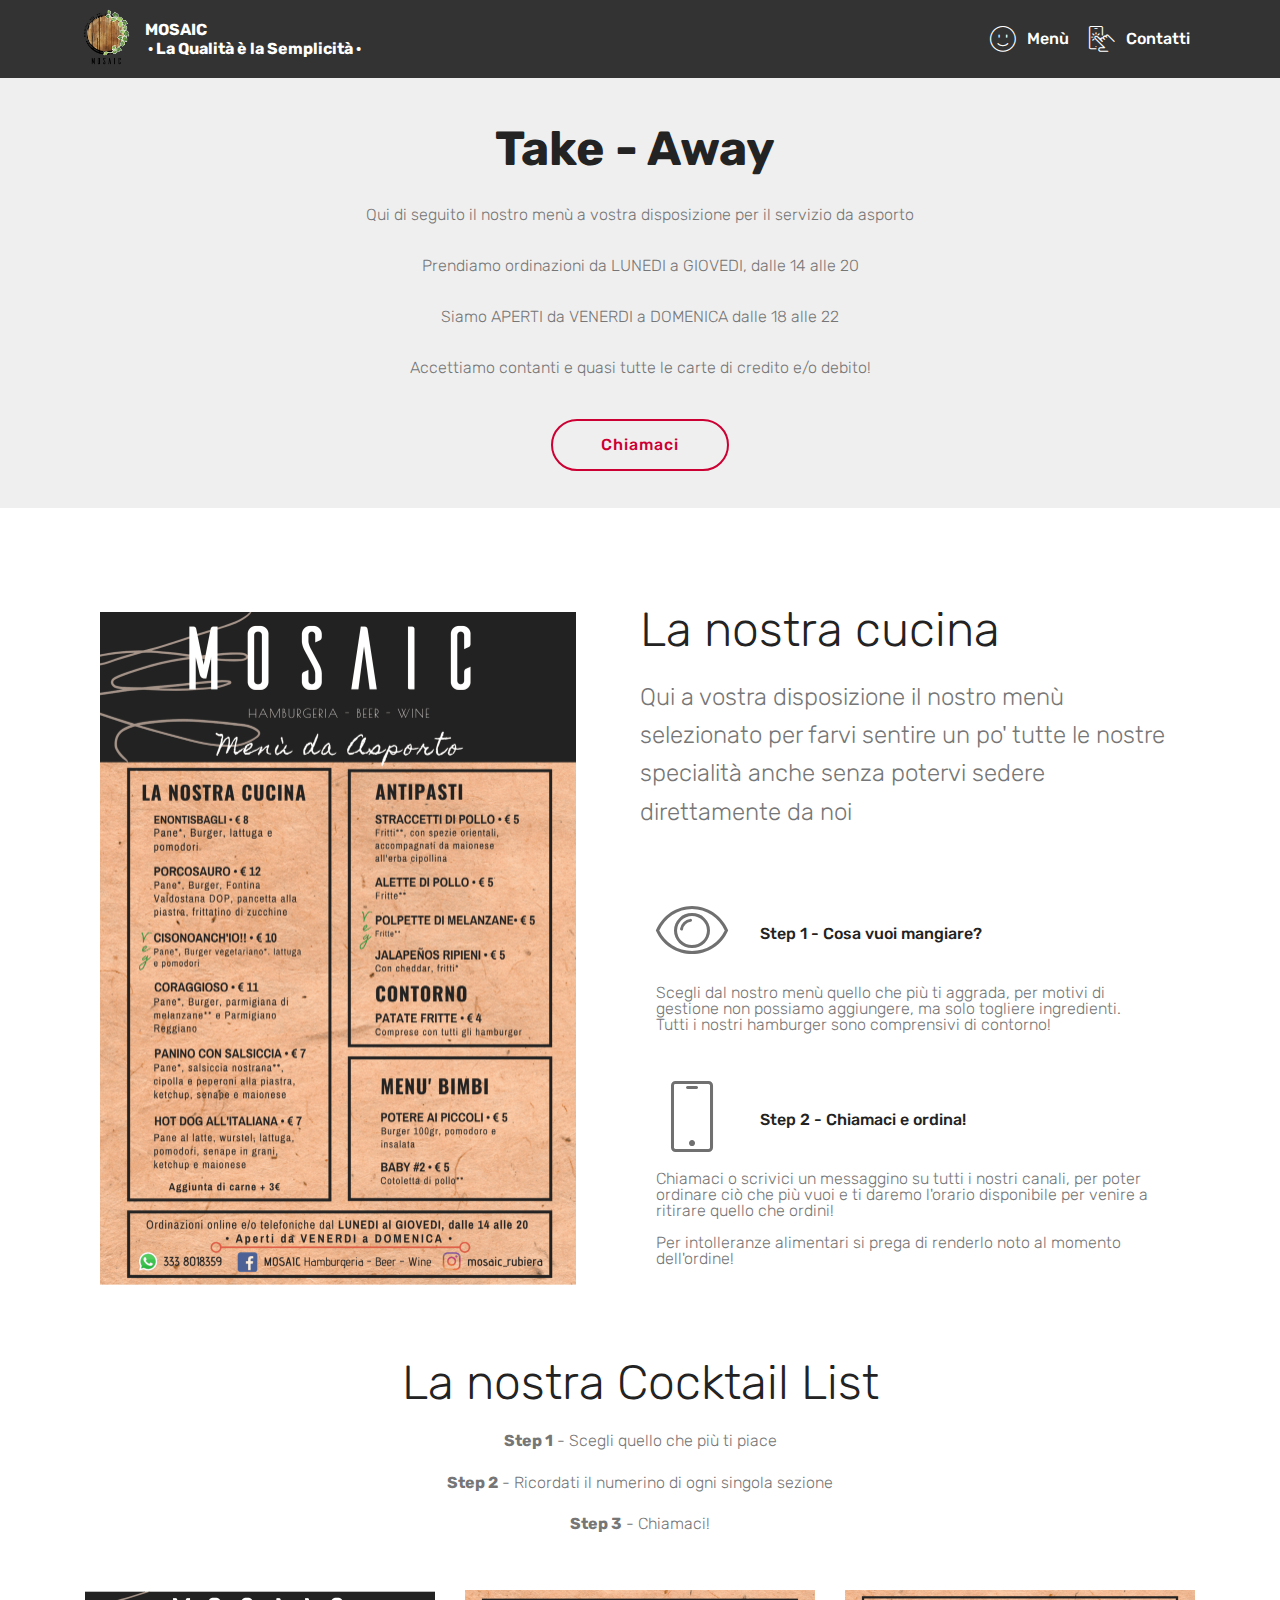
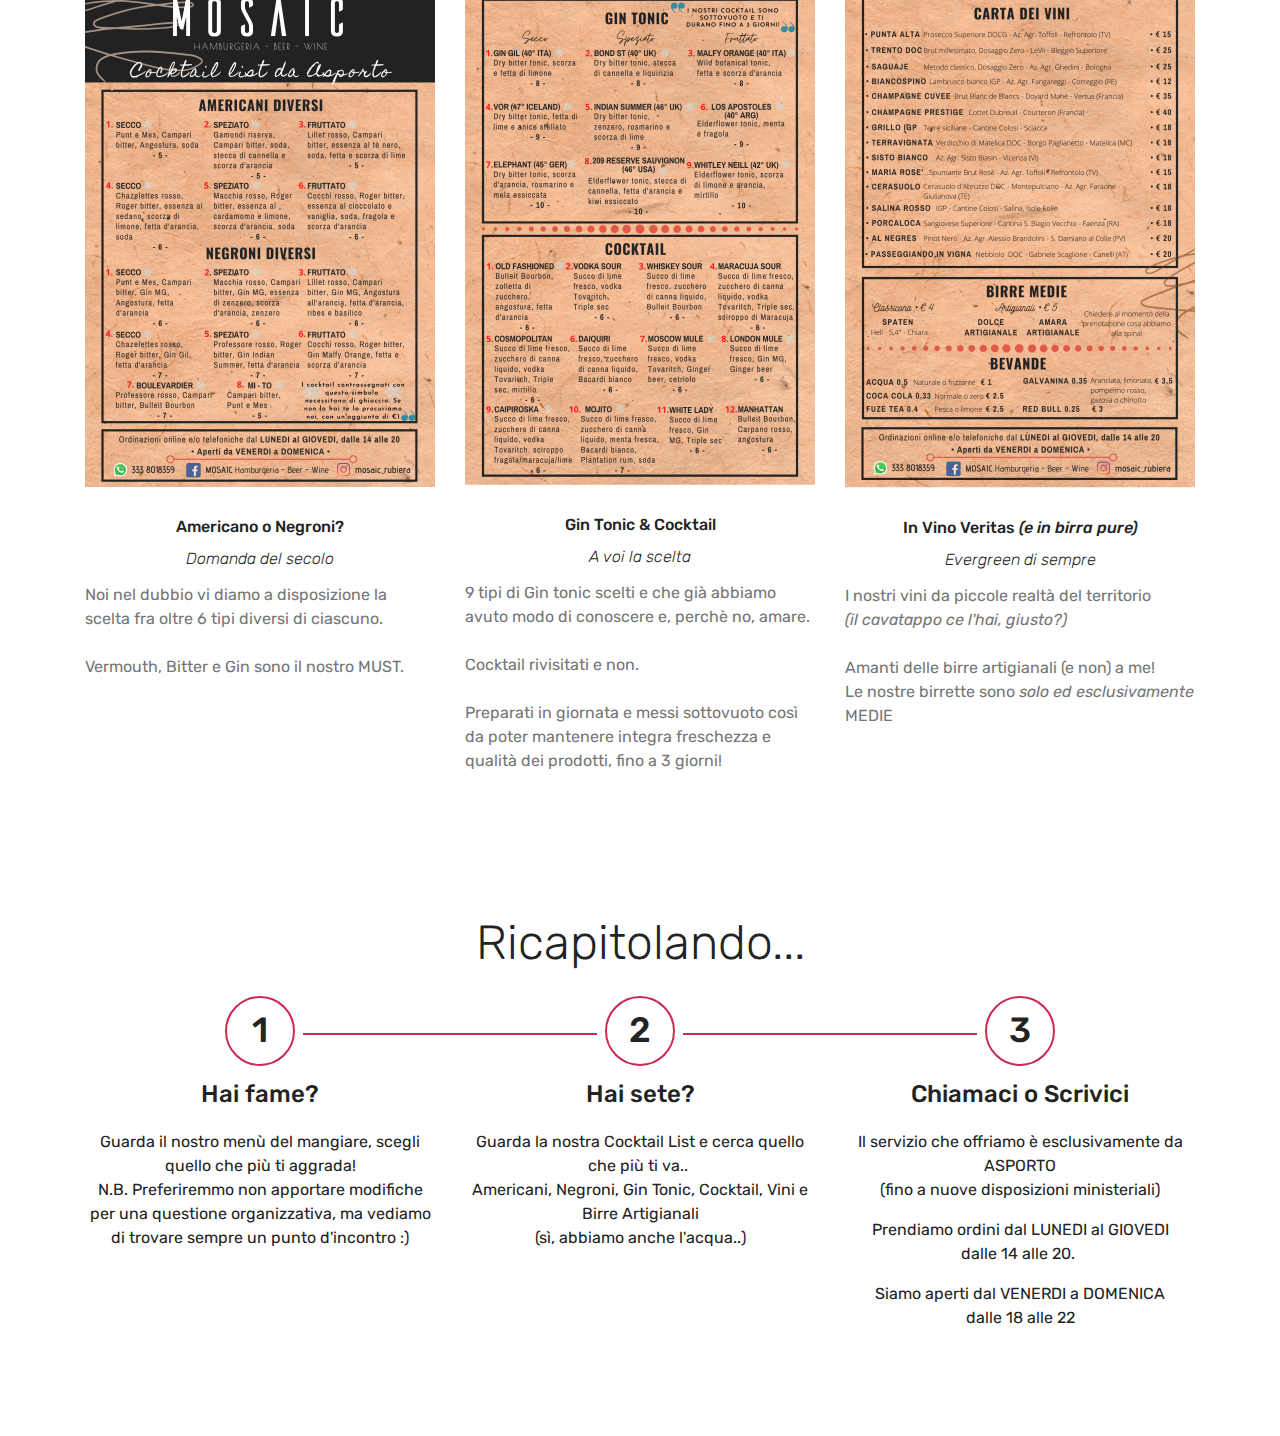
==== commit cefad23f: "create github pages" ====
--- a/page1.html
+++ b/page1.html
@@ -45,11 +45,11 @@
                          <a href="index.html#header2-i"><img src="assets/images/mosaic-logo-png-136x162.png" alt="Mobirise" title="" style="height: 3.9rem;"></a>
                     
                 </span>
-                <span class="navbar-caption-wrap"><a class="navbar-caption text-white display-7" href="index.html#header2-i">MOSAIC&nbsp;· La Qualità è la Semplicità&nbsp;·</a></span>
+                <span class="navbar-caption-wrap"><a class="navbar-caption text-white display-7" href="index.html#header2-i">MOSAIC<br>&nbsp;· La Qualità è la Semplicità&nbsp;·</a></span>
             </div>
         </div>
         <div class="collapse navbar-collapse" id="navbarSupportedContent">
-            <ul class="navbar-nav nav-dropdown" data-app-modern-menu="true"><li class="nav-item">
+            <ul class="navbar-nav nav-dropdown nav-right" data-app-modern-menu="true"><li class="nav-item">
                     <a class="nav-link link text-white display-4" href="page1.html#header16-5"><span class="mbri-smile-face mbr-iconfont mbr-iconfont-btn"></span>
                         
                         Menù</a>
@@ -59,17 +59,12 @@
                         
                         Contatti</a>
                 </li></ul>
-            <div class="navbar-buttons mbr-section-btn">
-                <a class="btn btn-sm btn-primary display-4" href="https://mobirise.com">
-                    <span class="mbri-save mbr-iconfont mbr-iconfont-btn "></span>
-                    Try It Now!
-                </a>
-            </div>
+            
         </div>
     </nav>
 </section>
 
-<section class="engine"><a href="https://mobirise.info/z">best website templates</a></section><section class="header1 cid-rXPZ1TDDWx" id="header16-5">
+<section class="engine"><a href="https://mobirise.info/b">create your own website for free</a></section><section class="header1 cid-rXPZ1TDDWx" id="header16-5">
 
     
 
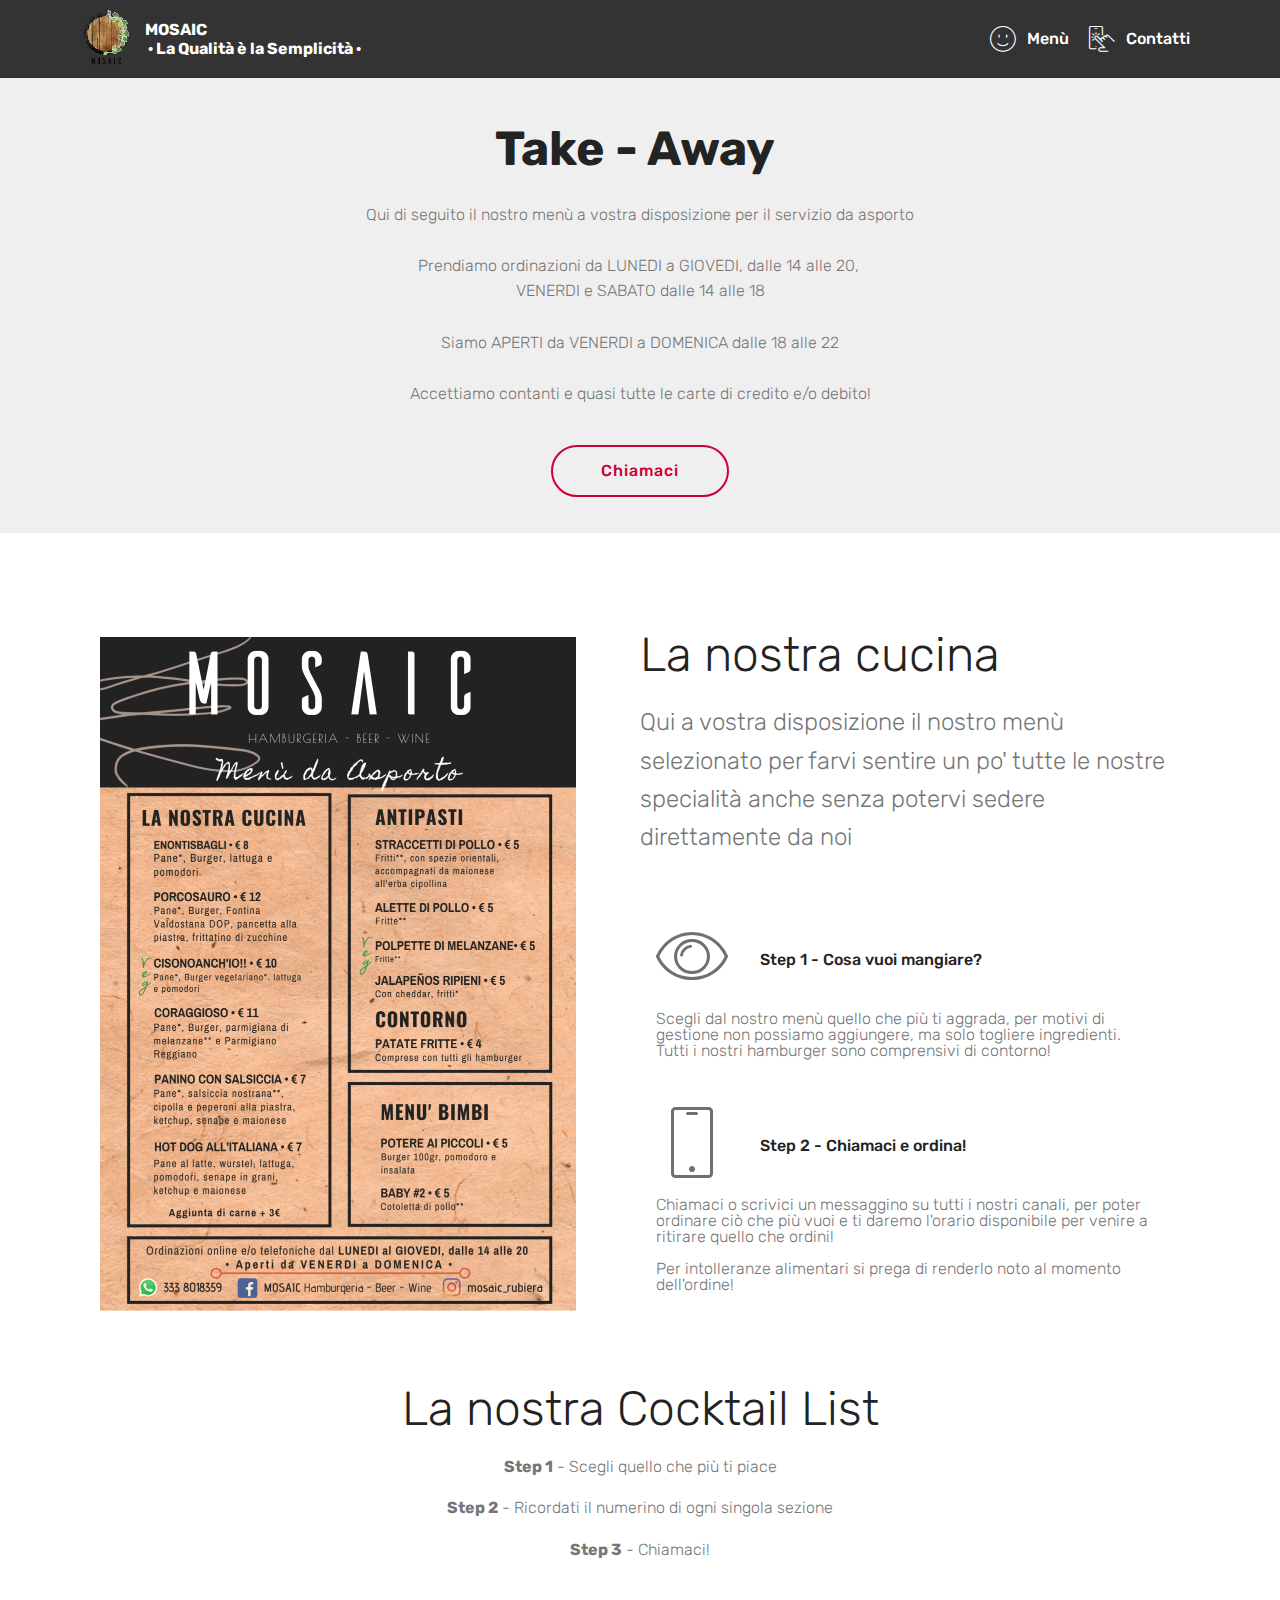
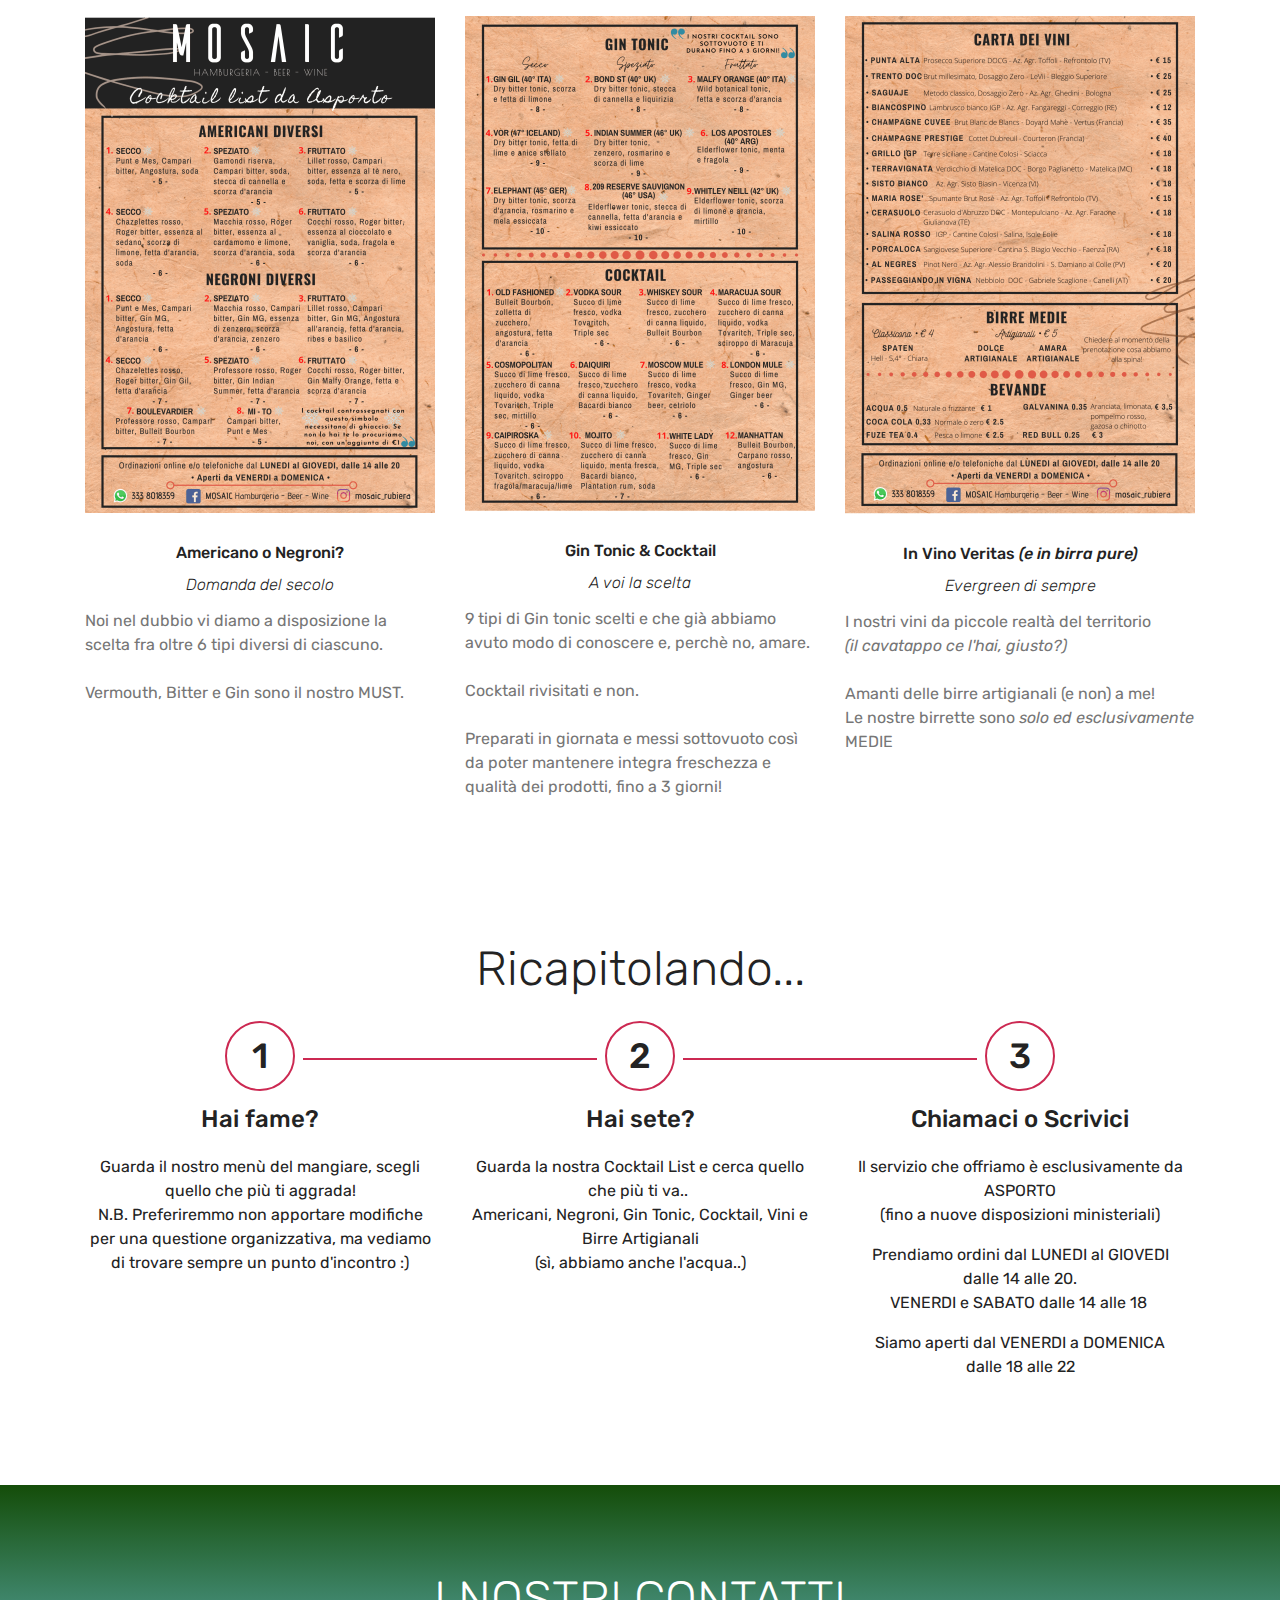
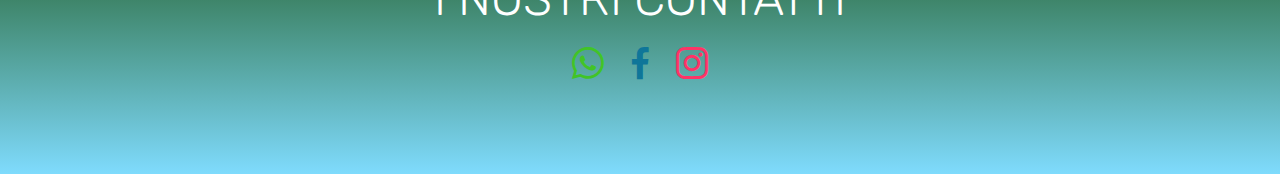
==== commit b781cbeb: "create github pages" ====
--- a/page1.html
+++ b/page1.html
@@ -15,8 +15,9 @@
   <link rel="stylesheet" href="assets/bootstrap/css/bootstrap.min.css">
   <link rel="stylesheet" href="assets/bootstrap/css/bootstrap-grid.min.css">
   <link rel="stylesheet" href="assets/bootstrap/css/bootstrap-reboot.min.css">
+  <link rel="stylesheet" href="assets/tether/tether.min.css">
+  <link rel="stylesheet" href="assets/socicon/css/styles.css">
   <link rel="stylesheet" href="assets/web/assets/gdpr-plugin/gdpr-styles.css">
-  <link rel="stylesheet" href="assets/tether/tether.min.css">
   <link rel="stylesheet" href="assets/dropdown/css/style.css">
   <link rel="stylesheet" href="assets/theme/css/style.css">
   <link rel="preload" as="style" href="assets/mobirise/css/mbr-additional.css"><link rel="stylesheet" href="assets/mobirise/css/mbr-additional.css" type="text/css">
@@ -64,7 +65,7 @@
     </nav>
 </section>
 
-<section class="engine"><a href="https://mobirise.info/b">create your own website for free</a></section><section class="header1 cid-rXPZ1TDDWx" id="header16-5">
+<section class="engine"><a href="https://mobirise.info/u">bootstrap html templates</a></section><section class="header1 cid-rXPZ1TDDWx" id="header16-5">
 
     
 
@@ -76,7 +77,7 @@
                 <h1 class="mbr-section-title mbr-bold pb-3 mbr-fonts-style display-2">Take - Away&nbsp;</h1>
                 
                 <p class="mbr-text pb-3 mbr-fonts-style display-4">
-                    Qui di seguito il nostro menù a vostra disposizione per il servizio da asporto<br><br>Prendiamo ordinazioni da LUNEDI a GIOVEDI, dalle 14 alle 20<br><br>Siamo APERTI da VENERDI a DOMENICA dalle 18 alle 22<br><br>Accettiamo contanti e quasi tutte le carte di credito e/o debito!</p>
+                    Qui di seguito il nostro menù a vostra disposizione per il servizio da asporto<br><br>Prendiamo ordinazioni da LUNEDI a GIOVEDI, dalle 14 alle 20,&nbsp;<br>VENERDI e SABATO dalle 14 alle 18<br><br>Siamo APERTI da VENERDI a DOMENICA dalle 18 alle 22<br><br>Accettiamo contanti e quasi tutte le carte di credito e/o debito!</p>
                 <div class="mbr-section-btn"><a class="btn btn-md btn-secondary-outline display-4" href="tel:+393338018359">Chiamaci</a></div>
             </div>
         </div>
@@ -260,7 +261,7 @@
                         <h4 class="mbr-step-title pb-3 mbr-fonts-style display-5">Chiamaci o Scrivici</h4>
                         <p class="mbr-step-text mbr-fonts-style display-7">Il servizio che offriamo è esclusivamente da ASPORTO 
 <br>(fino a nuove disposizioni ministeriali)</p><p>Prendiamo ordini dal LUNEDI al GIOVEDI 
-<br>dalle 14 alle 20.&nbsp;</p><p>Siamo aperti dal VENERDI a DOMENICA
+<br>dalle 14 alle 20.<br>VENERDI e SABATO dalle 14 alle 18&nbsp;</p><p>Siamo aperti dal VENERDI a DOMENICA
 <br>dalle 18 alle 22</p>
                     </div>
                 </div>
@@ -277,6 +278,39 @@
             
             
             
+        </div>
+    </div>
+</section>
+
+<section class="cid-rYGceLYTyX" id="social-buttons2-k">
+
+    
+
+    
+
+    <div class="container">
+        <div class="media-container-row">
+            <div class="col-md-8 align-center">
+                <h2 class="pb-3 mbr-fonts-style display-2">
+                    I NOSTRI CONTATTI</h2>
+                <div class="social-list pl-0 mb-0">
+                    <a href="https://wa.me/+393338018359">
+                        <span class="px-2 mbr-iconfont mbr-iconfont-social socicon-whatsapp socicon" style="color: rgb(65, 196, 39); fill: rgb(65, 196, 39);"></span>
+                    </a>
+                    <a href="https://www.facebook.com/mosaic.rubiera/" target="_blank">
+                        <span class="px-2 mbr-iconfont mbr-iconfont-social socicon-facebook socicon" style="color: rgb(15, 118, 153); fill: rgb(15, 118, 153);"></span>
+                    </a>
+                    <a href="https://www.instagram.com/mosaic_rubiera/" target="_blank">
+                        <span class="px-2 mbr-iconfont mbr-iconfont-social socicon-instagram socicon"></span>
+                    </a>
+                    <a href="https://www.youtube.com/c/mobirise" target="_blank">
+                        
+                    </a>
+                    <a href="https://www.behance.net/Mobirise" target="_blank">
+                        
+                    </a>
+                </div>
+            </div>
         </div>
     </div>
 </section>
@@ -286,10 +320,11 @@
   <script src="assets/popper/popper.min.js"></script>
   <script src="assets/bootstrap/js/bootstrap.min.js"></script>
   <script src="assets/tether/tether.min.js"></script>
-  <script src="assets/smoothscroll/smooth-scroll.js"></script>
   <script src="assets/dropdown/js/nav-dropdown.js"></script>
   <script src="assets/dropdown/js/navbar-dropdown.js"></script>
   <script src="assets/touchswipe/jquery.touch-swipe.min.js"></script>
+  <script src="assets/sociallikes/social-likes.js"></script>
+  <script src="assets/smoothscroll/smooth-scroll.js"></script>
   <script src="assets/theme/js/script.js"></script>
   
   
--- a/assets/socicon/css/styles.css
+++ b/assets/socicon/css/styles.css
@@ -0,0 +1,933 @@
+@charset "UTF-8";
+
+@font-face {
+  font-family: 'Socicon';
+  src:  url('../fonts/socicon.eot');
+  src:  url('../fonts/socicon.eot?#iefix') format('embedded-opentype'),
+    url('../fonts/socicon.woff2') format('woff2'),
+    url('../fonts/socicon.ttf') format('truetype'),
+    url('../fonts/socicon.woff') format('woff'),
+    url('../fonts/socicon.svg#socicon') format('svg');
+  font-weight: normal;
+  font-style: normal;
+}
+
+[data-icon]:before {
+  font-family: "socicon" !important;
+  content: attr(data-icon);
+  font-style: normal !important;
+  font-weight: normal !important;
+  font-variant: normal !important;
+  text-transform: none !important;
+  speak: none;
+  line-height: 1;
+  -webkit-font-smoothing: antialiased;
+  -moz-osx-font-smoothing: grayscale;
+}
+
+[class^="socicon-"], [class*=" socicon-"] {
+  /* use !important to prevent issues with browser extensions that change fonts */
+  font-family: 'Socicon' !important;
+  speak: none;
+  font-style: normal;
+  font-weight: normal;
+  font-variant: normal;
+  text-transform: none;
+  line-height: 1;
+
+  /* Better Font Rendering =========== */
+  -webkit-font-smoothing: antialiased;
+  -moz-osx-font-smoothing: grayscale;
+}
+
+.socicon-eitaa:before {
+  content: "\e97c";
+}
+.socicon-soroush:before {
+  content: "\e97d";
+}
+.socicon-bale:before {
+  content: "\e97e";
+}
+.socicon-zazzle:before {
+  content: "\e97b";
+}
+.socicon-society6:before {
+  content: "\e97a";
+}
+.socicon-redbubble:before {
+  content: "\e979";
+}
+.socicon-avvo:before {
+  content: "\e978";
+}
+.socicon-stitcher:before {
+  content: "\e977";
+}
+.socicon-googlehangouts:before {
+  content: "\e974";
+}
+.socicon-dlive:before {
+  content: "\e975";
+}
+.socicon-vsco:before {
+  content: "\e976";
+}
+.socicon-flipboard:before {
+  content: "\e973";
+}
+.socicon-ubuntu:before {
+  content: "\e958";
+}
+.socicon-artstation:before {
+  content: "\e959";
+}
+.socicon-invision:before {
+  content: "\e95a";
+}
+.socicon-torial:before {
+  content: "\e95b";
+}
+.socicon-collectorz:before {
+  content: "\e95c";
+}
+.socicon-seenthis:before {
+  content: "\e95d";
+}
+.socicon-googleplaymusic:before {
+  content: "\e95e";
+}
+.socicon-debian:before {
+  content: "\e95f";
+}
+.socicon-filmfreeway:before {
+  content: "\e960";
+}
+.socicon-gnome:before {
+  content: "\e961";
+}
+.socicon-itchio:before {
+  content: "\e962";
+}
+.socicon-jamendo:before {
+  content: "\e963";
+}
+.socicon-mix:before {
+  content: "\e964";
+}
+.socicon-sharepoint:before {
+  content: "\e965";
+}
+.socicon-tinder:before {
+  content: "\e966";
+}
+.socicon-windguru:before {
+  content: "\e967";
+}
+.socicon-cdbaby:before {
+  content: "\e968";
+}
+.socicon-elementaryos:before {
+  content: "\e969";
+}
+.socicon-stage32:before {
+  content: "\e96a";
+}
+.socicon-tiktok:before {
+  content: "\e96b";
+}
+.socicon-gitter:before {
+  content: "\e96c";
+}
+.socicon-letterboxd:before {
+  content: "\e96d";
+}
+.socicon-threema:before {
+  content: "\e96e";
+}
+.socicon-splice:before {
+  content: "\e96f";
+}
+.socicon-metapop:before {
+  content: "\e970";
+}
+.socicon-naver:before {
+  content: "\e971";
+}
+.socicon-remote:before {
+  content: "\e972";
+}
+.socicon-internet:before {
+  content: "\e957";
+}
+.socicon-moddb:before {
+  content: "\e94b";
+}
+.socicon-indiedb:before {
+  content: "\e94c";
+}
+.socicon-traxsource:before {
+  content: "\e94d";
+}
+.socicon-gamefor:before {
+  content: "\e94e";
+}
+.socicon-pixiv:before {
+  content: "\e94f";
+}
+.socicon-myanimelist:before {
+  content: "\e950";
+}
+.socicon-blackberry:before {
+  content: "\e951";
+}
+.socicon-wickr:before {
+  content: "\e952";
+}
+.socicon-spip:before {
+  content: "\e953";
+}
+.socicon-napster:before {
+  content: "\e954";
+}
+.socicon-beatport:before {
+  content: "\e955";
+}
+.socicon-hackerone:before {
+  content: "\e956";
+}
+.socicon-hackernews:before {
+  content: "\e946";
+}
+.socicon-smashwords:before {
+  content: "\e947";
+}
+.socicon-kobo:before {
+  content: "\e948";
+}
+.socicon-bookbub:before {
+  content: "\e949";
+}
+.socicon-mailru:before {
+  content: "\e94a";
+}
+.socicon-gitlab:before {
+  content: "\e945";
+}
+.socicon-instructables:before {
+  content: "\e944";
+}
+.socicon-portfolio:before {
+  content: "\e943";
+}
+.socicon-codered:before {
+  content: "\e940";
+}
+.socicon-origin:before {
+  content: "\e941";
+}
+.socicon-nextdoor:before {
+  content: "\e942";
+}
+.socicon-udemy:before {
+  content: "\e93f";
+}
+.socicon-livemaster:before {
+  content: "\e93e";
+}
+.socicon-crunchbase:before {
+  content: "\e93b";
+}
+.socicon-homefy:before {
+  content: "\e93c";
+}
+.socicon-calendly:before {
+  content: "\e93d";
+}
+.socicon-realtor:before {
+  content: "\e90f";
+}
+.socicon-tidal:before {
+  content: "\e910";
+}
+.socicon-qobuz:before {
+  content: "\e911";
+}
+.socicon-natgeo:before {
+  content: "\e912";
+}
+.socicon-mastodon:before {
+  content: "\e913";
+}
+.socicon-unsplash:before {
+  content: "\e914";
+}
+.socicon-homeadvisor:before {
+  content: "\e915";
+}
+.socicon-angieslist:before {
+  content: "\e916";
+}
+.socicon-codepen:before {
+  content: "\e917";
+}
+.socicon-slack:before {
+  content: "\e918";
+}
+.socicon-openaigym:before {
+  content: "\e919";
+}
+.socicon-logmein:before {
+  content: "\e91a";
+}
+.socicon-fiverr:before {
+  content: "\e91b";
+}
+.socicon-gotomeeting:before {
+  content: "\e91c";
+}
+.socicon-aliexpress:before {
+  content: "\e91d";
+}
+.socicon-guru:before {
+  content: "\e91e";
+}
+.socicon-appstore:before {
+  content: "\e91f";
+}
+.socicon-homes:before {
+  content: "\e920";
+}
+.socicon-zoom:before {
+  content: "\e921";
+}
+.socicon-alibaba:before {
+  content: "\e922";
+}
+.socicon-craigslist:before {
+  content: "\e923";
+}
+.socicon-wix:before {
+  content: "\e924";
+}
+.socicon-redfin:before {
+  content: "\e925";
+}
+.socicon-googlecalendar:before {
+  content: "\e926";
+}
+.socicon-shopify:before {
+  content: "\e927";
+}
+.socicon-freelancer:before {
+  content: "\e928";
+}
+.socicon-seedrs:before {
+  content: "\e929";
+}
+.socicon-bing:before {
+  content: "\e92a";
+}
+.socicon-doodle:before {
+  content: "\e92b";
+}
+.socicon-bonanza:before {
+  content: "\e92c";
+}
+.socicon-squarespace:before {
+  content: "\e92d";
+}
+.socicon-toptal:before {
+  content: "\e92e";
+}
+.socicon-gust:before {
+  content: "\e92f";
+}
+.socicon-ask:before {
+  content: "\e930";
+}
+.socicon-trulia:before {
+  content: "\e931";
+}
+.socicon-loomly:before {
+  content: "\e932";
+}
+.socicon-ghost:before {
+  content: "\e933";
+}
+.socicon-upwork:before {
+  content: "\e934";
+}
+.socicon-fundable:before {
+  content: "\e935";
+}
+.socicon-booking:before {
+  content: "\e936";
+}
+.socicon-googlemaps:before {
+  content: "\e937";
+}
+.socicon-zillow:before {
+  content: "\e938";
+}
+.socicon-niconico:before {
+  content: "\e939";
+}
+.socicon-toneden:before {
+  content: "\e93a";
+}
+.socicon-augment:before {
+  content: "\e908";
+}
+.socicon-bitbucket:before {
+  content: "\e909";
+}
+.socicon-fyuse:before {
+  content: "\e90a";
+}
+.socicon-yt-gaming:before {
+  content: "\e90b";
+}
+.socicon-sketchfab:before {
+  content: "\e90c";
+}
+.socicon-mobcrush:before {
+  content: "\e90d";
+}
+.socicon-microsoft:before {
+  content: "\e90e";
+}
+.socicon-pandora:before {
+  content: "\e907";
+}
+.socicon-messenger:before {
+  content: "\e906";
+}
+.socicon-gamewisp:before {
+  content: "\e905";
+}
+.socicon-bloglovin:before {
+  content: "\e904";
+}
+.socicon-tunein:before {
+  content: "\e903";
+}
+.socicon-gamejolt:before {
+  content: "\e901";
+}
+.socicon-trello:before {
+  content: "\e902";
+}
+.socicon-spreadshirt:before {
+  content: "\e900";
+}
+.socicon-500px:before {
+  content: "\e000";
+}
+.socicon-8tracks:before {
+  content: "\e001";
+}
+.socicon-airbnb:before {
+  content: "\e002";
+}
+.socicon-alliance:before {
+  content: "\e003";
+}
+.socicon-amazon:before {
+  content: "\e004";
+}
+.socicon-amplement:before {
+  content: "\e005";
+}
+.socicon-android:before {
+  content: "\e006";
+}
+.socicon-angellist:before {
+  content: "\e007";
+}
+.socicon-apple:before {
+  content: "\e008";
+}
+.socicon-appnet:before {
+  content: "\e009";
+}
+.socicon-baidu:before {
+  content: "\e00a";
+}
+.socicon-bandcamp:before {
+  content: "\e00b";
+}
+.socicon-battlenet:before {
+  content: "\e00c";
+}
+.socicon-mixer:before {
+  content: "\e00d";
+}
+.socicon-bebee:before {
+  content: "\e00e";
+}
+.socicon-bebo:before {
+  content: "\e00f";
+}
+.socicon-behance:before {
+  content: "\e010";
+}
+.socicon-blizzard:before {
+  content: "\e011";
+}
+.socicon-blogger:before {
+  content: "\e012";
+}
+.socicon-buffer:before {
+  content: "\e013";
+}
+.socicon-chrome:before {
+  content: "\e014";
+}
+.socicon-coderwall:before {
+  content: "\e015";
+}
+.socicon-curse:before {
+  content: "\e016";
+}
+.socicon-dailymotion:before {
+  content: "\e017";
+}
+.socicon-deezer:before {
+  content: "\e018";
+}
+.socicon-delicious:before {
+  content: "\e019";
+}
+.socicon-deviantart:before {
+  content: "\e01a";
+}
+.socicon-diablo:before {
+  content: "\e01b";
+}
+.socicon-digg:before {
+  content: "\e01c";
+}
+.socicon-discord:before {
+  content: "\e01d";
+}
+.socicon-disqus:before {
+  content: "\e01e";
+}
+.socicon-douban:before {
+  content: "\e01f";
+}
+.socicon-draugiem:before {
+  content: "\e020";
+}
+.socicon-dribbble:before {
+  content: "\e021";
+}
+.socicon-drupal:before {
+  content: "\e022";
+}
+.socicon-ebay:before {
+  content: "\e023";
+}
+.socicon-ello:before {
+  content: "\e024";
+}
+.socicon-endomodo:before {
+  content: "\e025";
+}
+.socicon-envato:before {
+  content: "\e026";
+}
+.socicon-etsy:before {
+  content: "\e027";
+}
+.socicon-facebook:before {
+  content: "\e028";
+}
+.socicon-feedburner:before {
+  content: "\e029";
+}
+.socicon-filmweb:before {
+  content: "\e02a";
+}
+.socicon-firefox:before {
+  content: "\e02b";
+}
+.socicon-flattr:before {
+  content: "\e02c";
+}
+.socicon-flickr:before {
+  content: "\e02d";
+}
+.socicon-formulr:before {
+  content: "\e02e";
+}
+.socicon-forrst:before {
+  content: "\e02f";
+}
+.socicon-foursquare:before {
+  content: "\e030";
+}
+.socicon-friendfeed:before {
+  content: "\e031";
+}
+.socicon-github:before {
+  content: "\e032";
+}
+.socicon-goodreads:before {
+  content: "\e033";
+}
+.socicon-google:before {
+  content: "\e034";
+}
+.socicon-googlescholar:before {
+  content: "\e035";
+}
+.socicon-googlegroups:before {
+  content: "\e036";
+}
+.socicon-googlephotos:before {
+  content: "\e037";
+}
+.socicon-googleplus:before {
+  content: "\e038";
+}
+.socicon-grooveshark:before {
+  content: "\e039";
+}
+.socicon-hackerrank:before {
+  content: "\e03a";
+}
+.socicon-hearthstone:before {
+  content: "\e03b";
+}
+.socicon-hellocoton:before {
+  content: "\e03c";
+}
+.socicon-heroes:before {
+  content: "\e03d";
+}
+.socicon-smashcast:before {
+  content: "\e03e";
+}
+.socicon-horde:before {
+  content: "\e03f";
+}
+.socicon-houzz:before {
+  content: "\e040";
+}
+.socicon-icq:before {
+  content: "\e041";
+}
+.socicon-identica:before {
+  content: "\e042";
+}
+.socicon-imdb:before {
+  content: "\e043";
+}
+.socicon-instagram:before {
+  content: "\e044";
+}
+.socicon-issuu:before {
+  content: "\e045";
+}
+.socicon-istock:before {
+  content: "\e046";
+}
+.socicon-itunes:before {
+  content: "\e047";
+}
+.socicon-keybase:before {
+  content: "\e048";
+}
+.socicon-lanyrd:before {
+  content: "\e049";
+}
+.socicon-lastfm:before {
+  content: "\e04a";
+}
+.socicon-line:before {
+  content: "\e04b";
+}
+.socicon-linkedin:before {
+  content: "\e04c";
+}
+.socicon-livejournal:before {
+  content: "\e04d";
+}
+.socicon-lyft:before {
+  content: "\e04e";
+}
+.socicon-macos:before {
+  content: "\e04f";
+}
+.socicon-mail:before {
+  content: "\e050";
+}
+.socicon-medium:before {
+  content: "\e051";
+}
+.socicon-meetup:before {
+  content: "\e052";
+}
+.socicon-mixcloud:before {
+  content: "\e053";
+}
+.socicon-modelmayhem:before {
+  content: "\e054";
+}
+.socicon-mumble:before {
+  content: "\e055";
+}
+.socicon-myspace:before {
+  content: "\e056";
+}
+.socicon-newsvine:before {
+  content: "\e057";
+}
+.socicon-nintendo:before {
+  content: "\e058";
+}
+.socicon-npm:before {
+  content: "\e059";
+}
+.socicon-odnoklassniki:before {
+  content: "\e05a";
+}
+.socicon-openid:before {
+  content: "\e05b";
+}
+.socicon-opera:before {
+  content: "\e05c";
+}
+.socicon-outlook:before {
+  content: "\e05d";
+}
+.socicon-overwatch:before {
+  content: "\e05e";
+}
+.socicon-patreon:before {
+  content: "\e05f";
+}
+.socicon-paypal:before {
+  content: "\e060";
+}
+.socicon-periscope:before {
+  content: "\e061";
+}
+.socicon-persona:before {
+  content: "\e062";
+}
+.socicon-pinterest:before {
+  content: "\e063";
+}
+.socicon-play:before {
+  content: "\e064";
+}
+.socicon-player:before {
+  content: "\e065";
+}
+.socicon-playstation:before {
+  content: "\e066";
+}
+.socicon-pocket:before {
+  content: "\e067";
+}
+.socicon-qq:before {
+  content: "\e068";
+}
+.socicon-quora:before {
+  content: "\e069";
+}
+.socicon-raidcall:before {
+  content: "\e06a";
+}
+.socicon-ravelry:before {
+  content: "\e06b";
+}
+.socicon-reddit:before {
+  content: "\e06c";
+}
+.socicon-renren:before {
+  content: "\e06d";
+}
+.socicon-researchgate:before {
+  content: "\e06e";
+}
+.socicon-residentadvisor:before {
+  content: "\e06f";
+}
+.socicon-reverbnation:before {
+  content: "\e070";
+}
+.socicon-rss:before {
+  content: "\e071";
+}
+.socicon-sharethis:before {
+  content: "\e072";
+}
+.socicon-skype:before {
+  content: "\e073";
+}
+.socicon-slideshare:before {
+  content: "\e074";
+}
+.socicon-smugmug:before {
+  content: "\e075";
+}
+.socicon-snapchat:before {
+  content: "\e076";
+}
+.socicon-songkick:before {
+  content: "\e077";
+}
+.socicon-soundcloud:before {
+  content: "\e078";
+}
+.socicon-spotify:before {
+  content: "\e079";
+}
+.socicon-stackexchange:before {
+  content: "\e07a";
+}
+.socicon-stackoverflow:before {
+  content: "\e07b";
+}
+.socicon-starcraft:before {
+  content: "\e07c";
+}
+.socicon-stayfriends:before {
+  content: "\e07d";
+}
+.socicon-steam:before {
+  content: "\e07e";
+}
+.socicon-storehouse:before {
+  content: "\e07f";
+}
+.socicon-strava:before {
+  content: "\e080";
+}
+.socicon-streamjar:before {
+  content: "\e081";
+}
+.socicon-stumbleupon:before {
+  content: "\e082";
+}
+.socicon-swarm:before {
+  content: "\e083";
+}
+.socicon-teamspeak:before {
+  content: "\e084";
+}
+.socicon-teamviewer:before {
+  content: "\e085";
+}
+.socicon-technorati:before {
+  content: "\e086";
+}
+.socicon-telegram:before {
+  content: "\e087";
+}
+.socicon-tripadvisor:before {
+  content: "\e088";
+}
+.socicon-tripit:before {
+  content: "\e089";
+}
+.socicon-triplej:before {
+  content: "\e08a";
+}
+.socicon-tumblr:before {
+  content: "\e08b";
+}
+.socicon-twitch:before {
+  content: "\e08c";
+}
+.socicon-twitter:before {
+  content: "\e08d";
+}
+.socicon-uber:before {
+  content: "\e08e";
+}
+.socicon-ventrilo:before {
+  content: "\e08f";
+}
+.socicon-viadeo:before {
+  content: "\e090";
+}
+.socicon-viber:before {
+  content: "\e091";
+}
+.socicon-viewbug:before {
+  content: "\e092";
+}
+.socicon-vimeo:before {
+  content: "\e093";
+}
+.socicon-vine:before {
+  content: "\e094";
+}
+.socicon-vkontakte:before {
+  content: "\e095";
+}
+.socicon-warcraft:before {
+  content: "\e096";
+}
+.socicon-wechat:before {
+  content: "\e097";
+}
+.socicon-weibo:before {
+  content: "\e098";
+}
+.socicon-whatsapp:before {
+  content: "\e099";
+}
+.socicon-wikipedia:before {
+  content: "\e09a";
+}
+.socicon-windows:before {
+  content: "\e09b";
+}
+.socicon-wordpress:before {
+  content: "\e09c";
+}
+.socicon-wykop:before {
+  content: "\e09d";
+}
+.socicon-xbox:before {
+  content: "\e09e";
+}
+.socicon-xing:before {
+  content: "\e09f";
+}
+.socicon-yahoo:before {
+  content: "\e0a0";
+}
+.socicon-yammer:before {
+  content: "\e0a1";
+}
+.socicon-yandex:before {
+  content: "\e0a2";
+}
+.socicon-yelp:before {
+  content: "\e0a3";
+}
+.socicon-younow:before {
+  content: "\e0a4";
+}
+.socicon-youtube:before {
+  content: "\e0a5";
+}
+.socicon-zapier:before {
+  content: "\e0a6";
+}
+.socicon-zerply:before {
+  content: "\e0a7";
+}
+.socicon-zomato:before {
+  content: "\e0a8";
+}
+.socicon-zynga:before {
+  content: "\e0a9";
+}
--- a/assets/mobirise/css/mbr-additional.css
+++ b/assets/mobirise/css/mbr-additional.css
@@ -1727,6 +1727,21 @@
 .cid-rXQ78vDosY .mbr-step-text P {
   text-align: center;
 }
+.cid-rYGceLYTyX {
+  padding-top: 90px;
+  padding-bottom: 90px;
+  background: linear-gradient(0deg, #7fdbfd, #144d09);
+}
+.cid-rYGceLYTyX .mbr-iconfont-social {
+  font-size: 32px;
+  color: #ff3366;
+}
+.cid-rYGceLYTyX .social-list a:focus {
+  text-decoration: none;
+}
+.cid-rYGceLYTyX H2 {
+  color: #ffffff;
+}
 .cid-qTkzRZLJNu .navbar {
   padding: .5rem 0;
   background: #333333;
@@ -2176,7 +2191,7 @@
 .cid-rXQaD4TSPG {
   padding-top: 90px;
   padding-bottom: 90px;
-  background: linear-gradient(0deg, #7fdbfd, #6670a9);
+  background: linear-gradient(0deg, #7fdbfd, #144d09);
 }
 .cid-rXQaD4TSPG .mbr-iconfont-social {
   font-size: 32px;
--- a/assets/mobirise/css/mbr-additional.css
+++ b/assets/mobirise/css/mbr-additional.css
@@ -1727,6 +1727,21 @@
 .cid-rXQ78vDosY .mbr-step-text P {
   text-align: center;
 }
+.cid-rYGceLYTyX {
+  padding-top: 90px;
+  padding-bottom: 90px;
+  background: linear-gradient(0deg, #7fdbfd, #144d09);
+}
+.cid-rYGceLYTyX .mbr-iconfont-social {
+  font-size: 32px;
+  color: #ff3366;
+}
+.cid-rYGceLYTyX .social-list a:focus {
+  text-decoration: none;
+}
+.cid-rYGceLYTyX H2 {
+  color: #ffffff;
+}
 .cid-qTkzRZLJNu .navbar {
   padding: .5rem 0;
   background: #333333;
@@ -2176,7 +2191,7 @@
 .cid-rXQaD4TSPG {
   padding-top: 90px;
   padding-bottom: 90px;
-  background: linear-gradient(0deg, #7fdbfd, #6670a9);
+  background: linear-gradient(0deg, #7fdbfd, #144d09);
 }
 .cid-rXQaD4TSPG .mbr-iconfont-social {
   font-size: 32px;
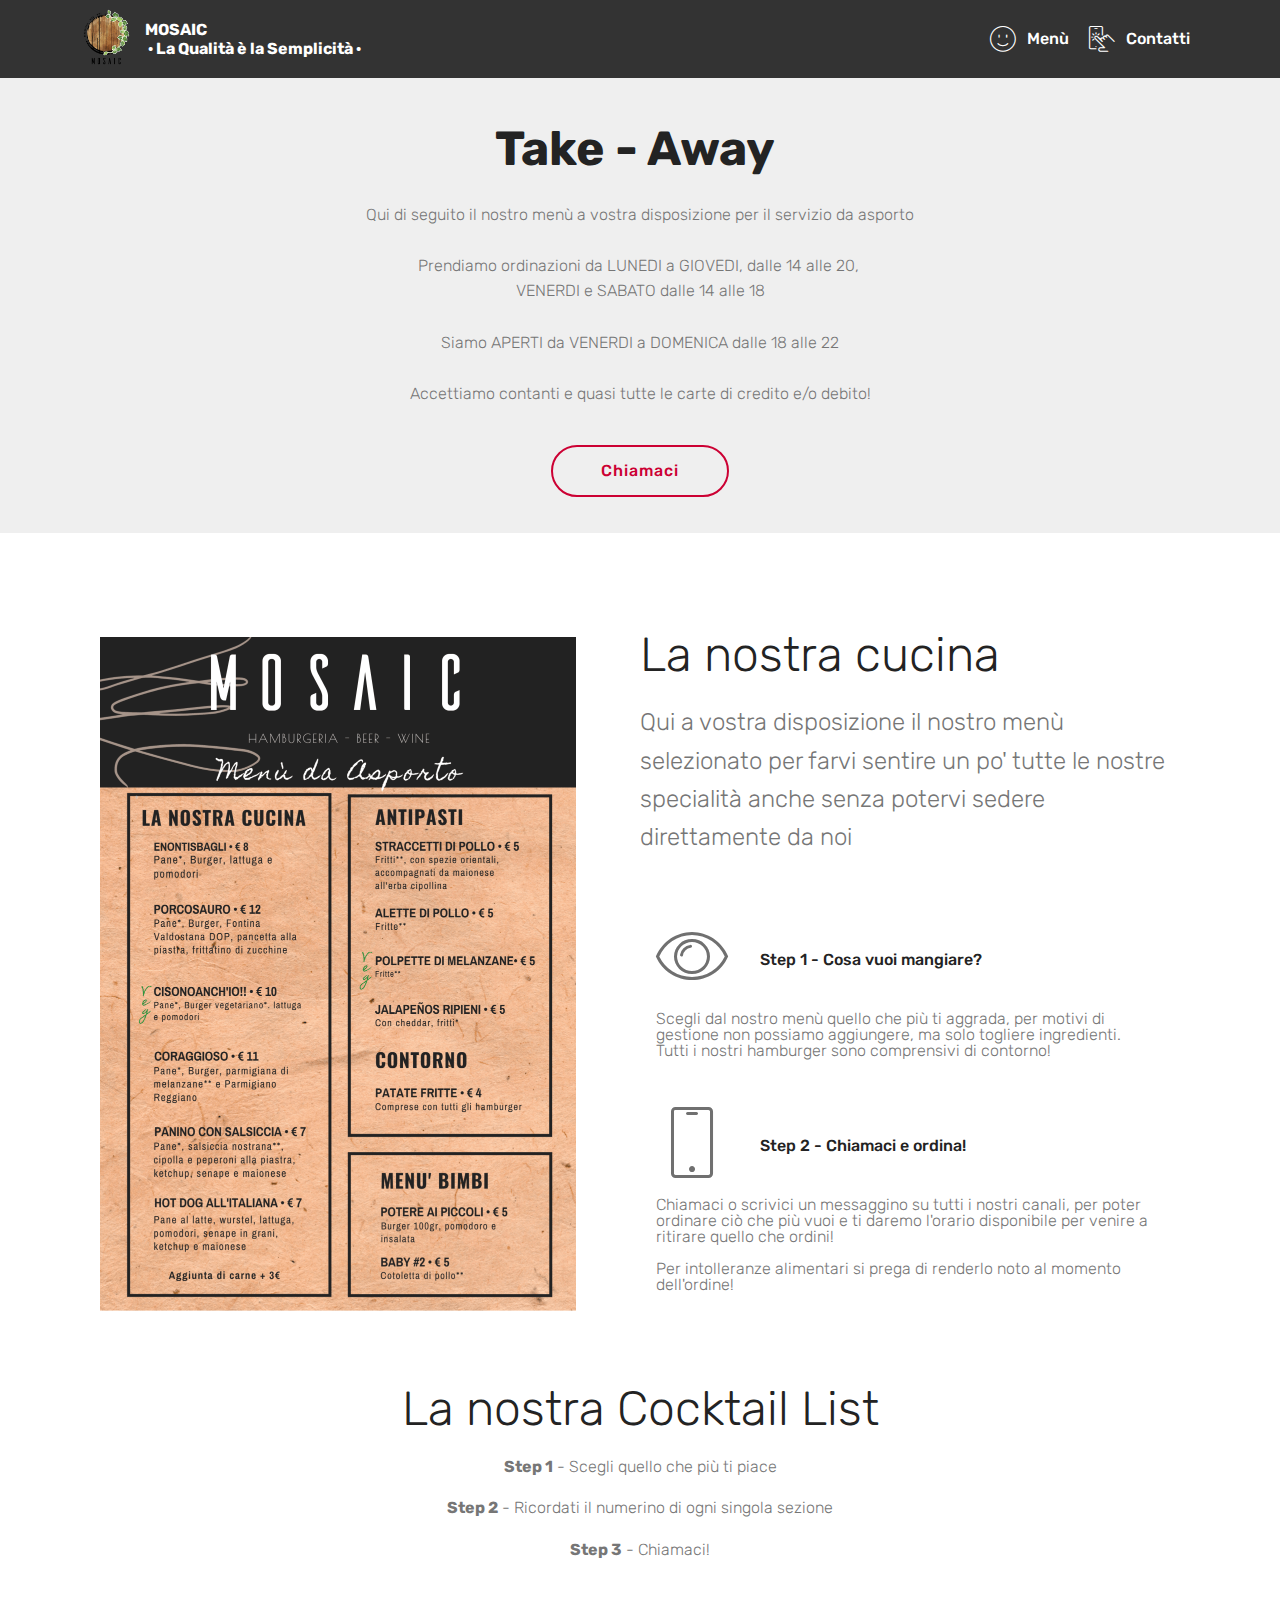
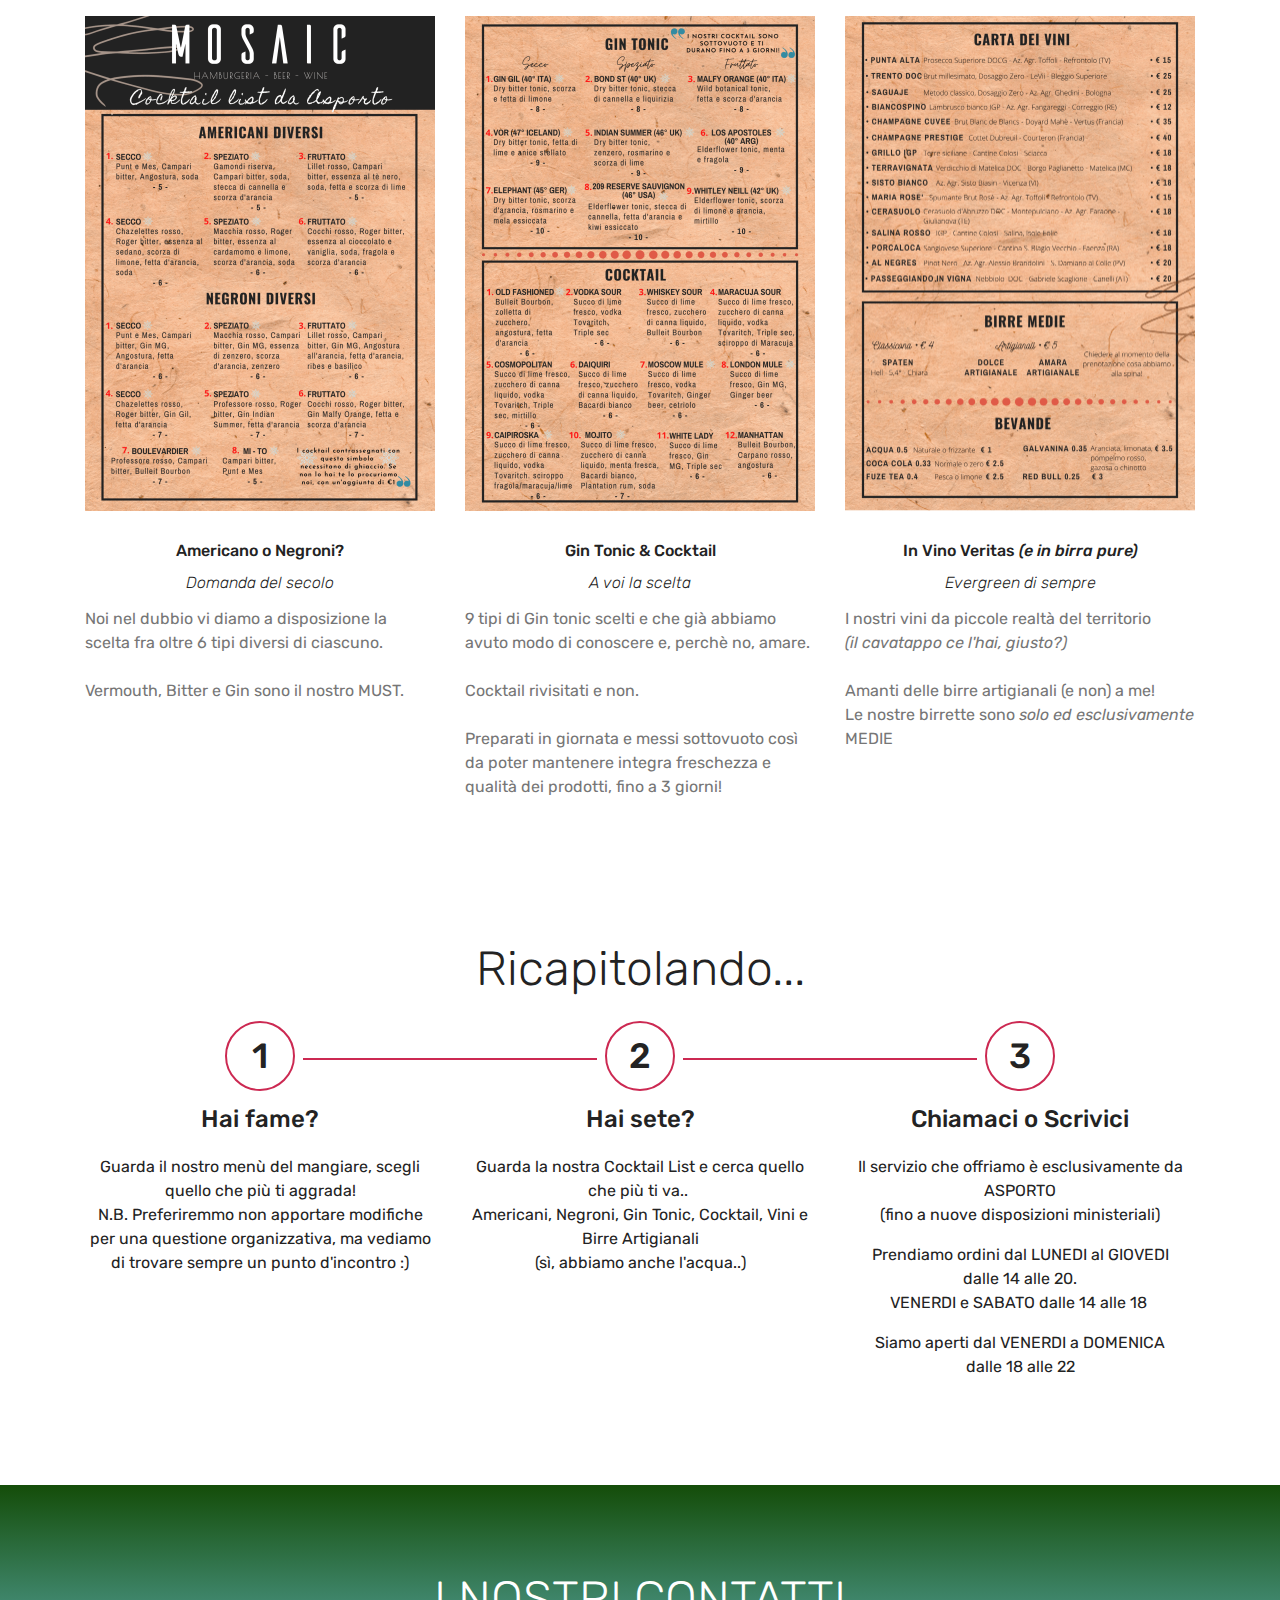
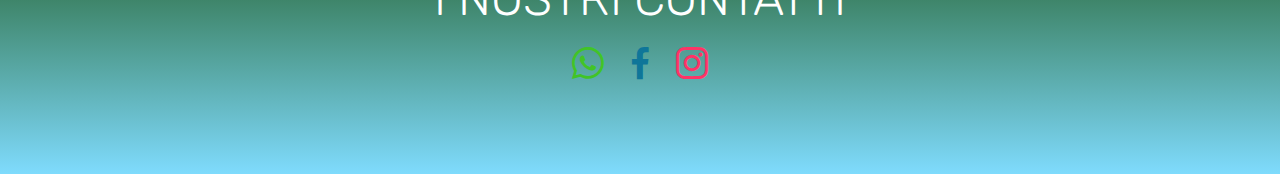
==== commit 2dfbd24a: "create github pages" ====
--- a/page1.html
+++ b/page1.html
@@ -65,7 +65,7 @@
     </nav>
 </section>
 
-<section class="engine"><a href="https://mobirise.info/u">bootstrap html templates</a></section><section class="header1 cid-rXPZ1TDDWx" id="header16-5">
+<section class="engine"><a href="https://mobirise.info/q">responsive website templates</a></section><section class="header1 cid-rXPZ1TDDWx" id="header16-5">
 
     
 
@@ -168,7 +168,7 @@
             <div class="item features-image col-lg-4 col-md-6 col-sm-12">
                 <div class="item-wrapper">
                     <div class="item-img card-img">
-                        <img src="assets/images/asporto-cocktail-def-1-700x994.png" alt="" title="">
+                        <img src="assets/images/asporto-cocktail-def-1-700x990.png" alt="" title="">
                     </div>
                     <div class="item-content">
                         <h4 class="item-title mbr-fonts-style pb-3 display-7">
@@ -196,7 +196,7 @@
             <div class="item features-image col-lg-4 col-md-6 col-sm-12">
                 <div class="item-wrapper">
                     <div class="item-img card-img">
-                        <img src="assets/images/asporto-cocktail-def-3-700x996.png" alt="" title="">
+                        <img src="assets/images/asporto-cocktail-def-3-700x991.png" alt="" title="">
                     </div>
                     <div class="item-content">
                         <h4 class="item-title mbr-fonts-style pb-3 display-7">
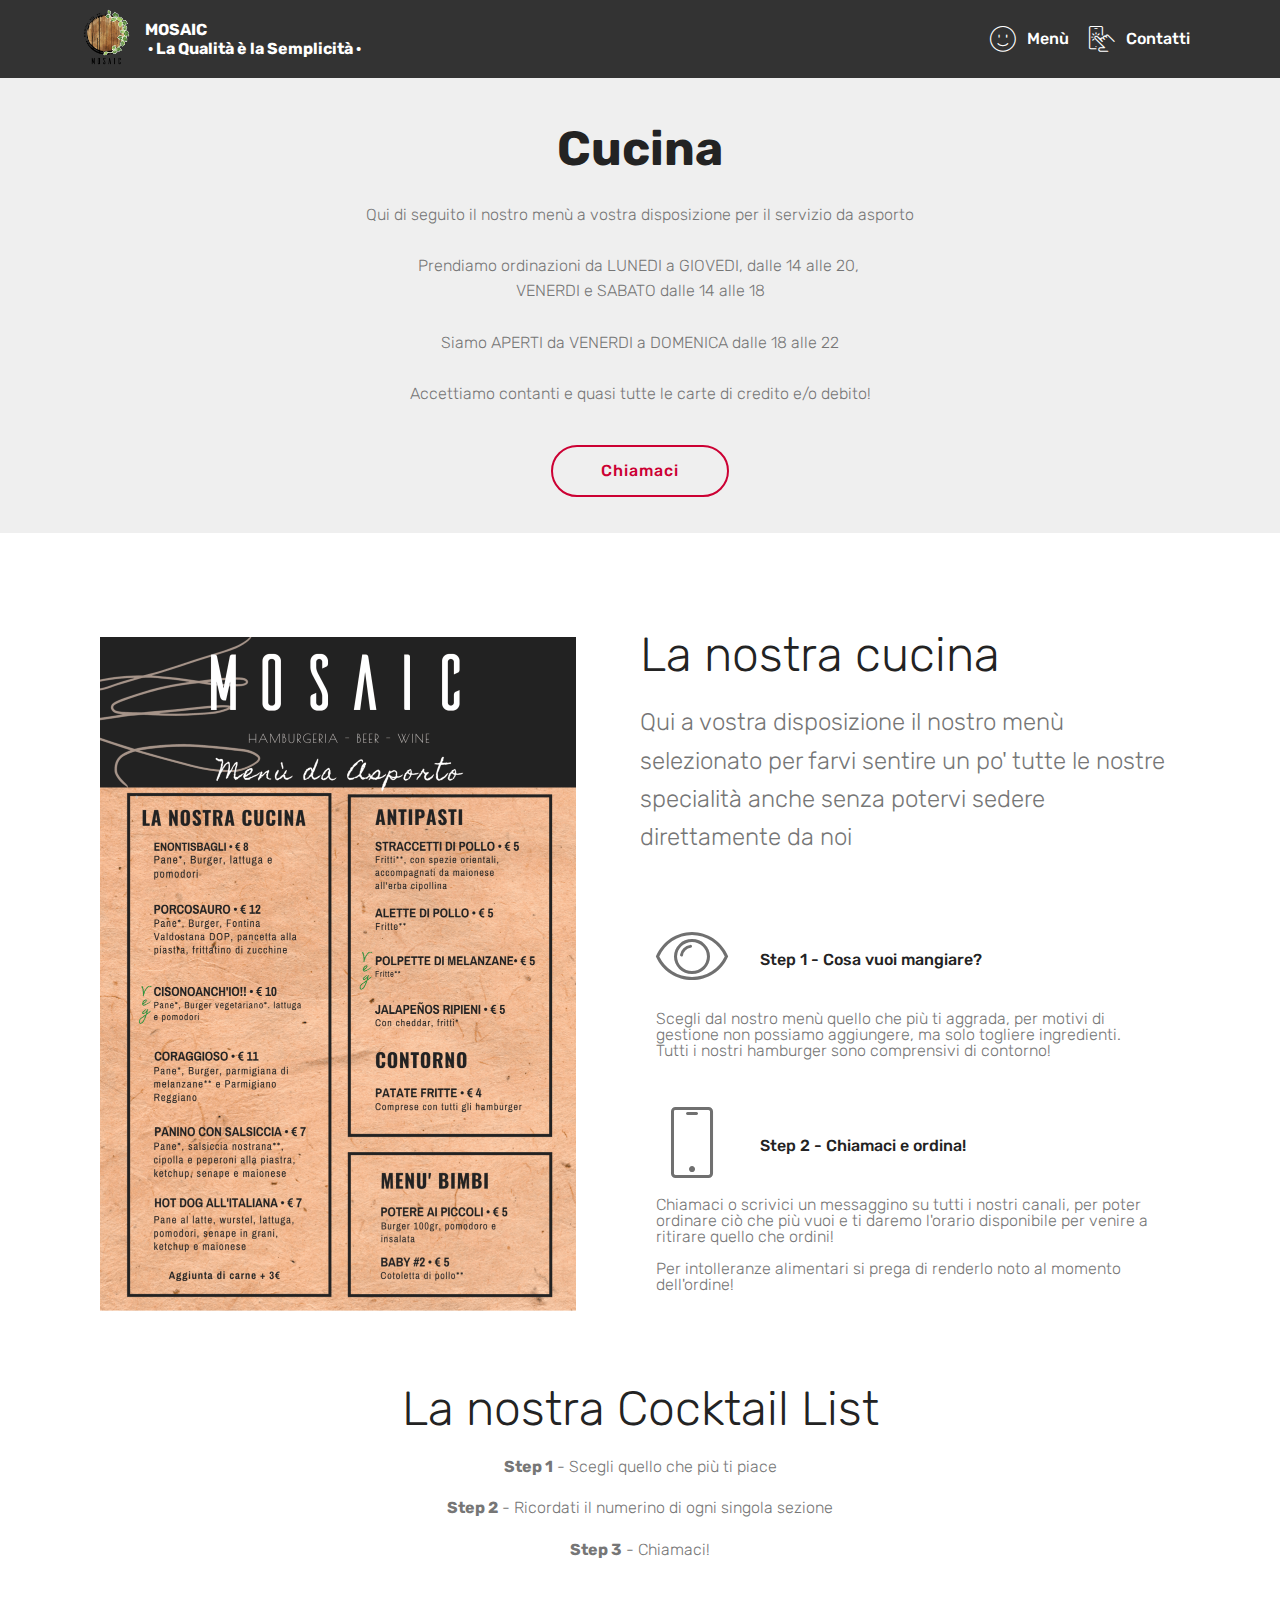
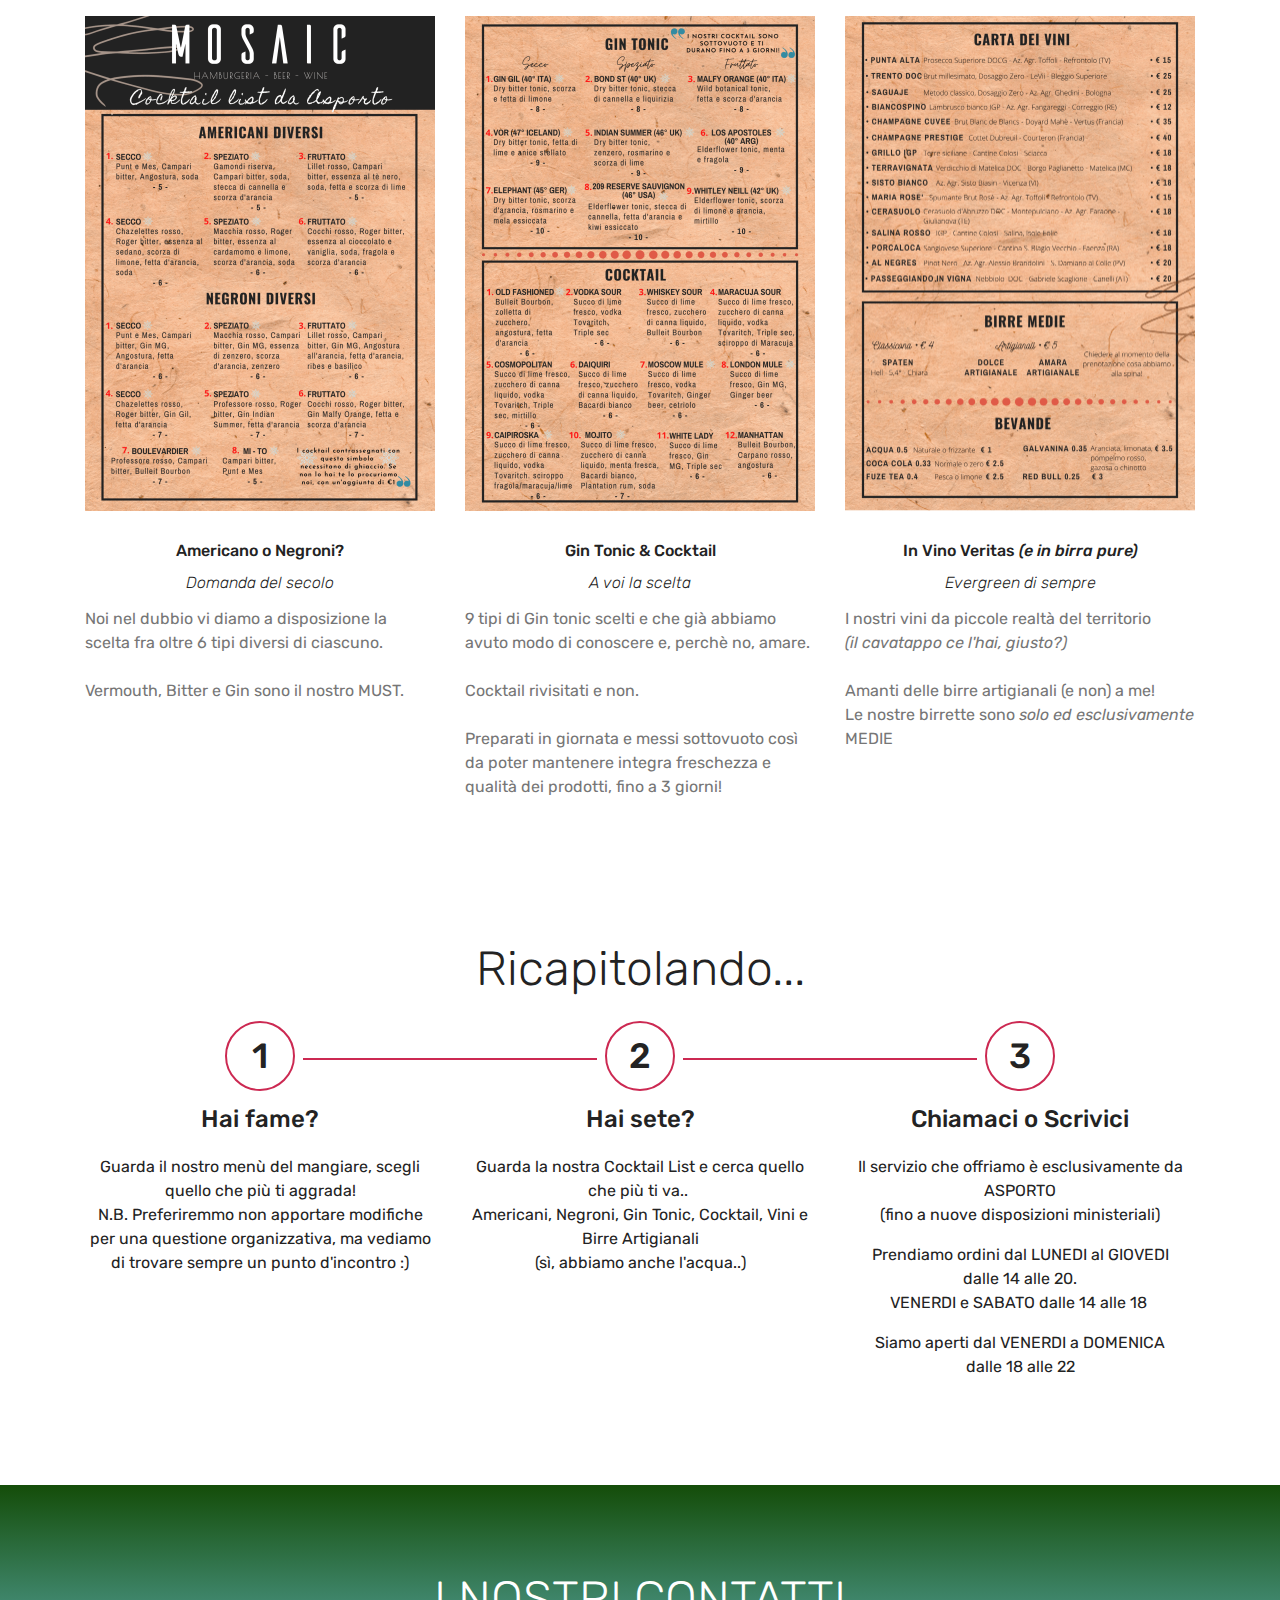
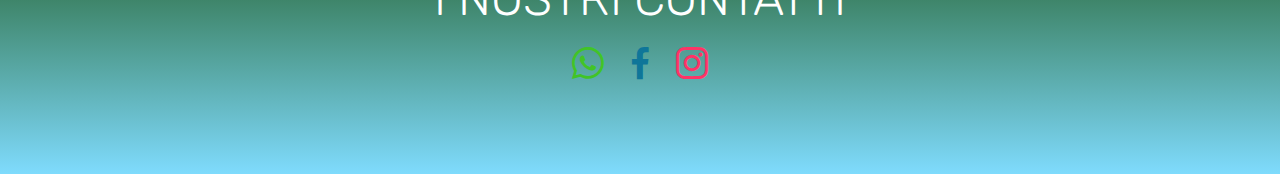
==== commit 2d489889: "create github pages" ====
--- a/page1.html
+++ b/page1.html
@@ -10,7 +10,7 @@
   <meta name="description" content="Website Builder Description">
   
   
-  <title>Menù</title>
+  <title>Cucina</title>
   <link rel="stylesheet" href="assets/web/assets/mobirise-icons/mobirise-icons.css">
   <link rel="stylesheet" href="assets/bootstrap/css/bootstrap.min.css">
   <link rel="stylesheet" href="assets/bootstrap/css/bootstrap-grid.min.css">
@@ -65,7 +65,7 @@
     </nav>
 </section>
 
-<section class="engine"><a href="https://mobirise.info/q">responsive website templates</a></section><section class="header1 cid-rXPZ1TDDWx" id="header16-5">
+<section class="engine"><a href="https://mobirise.info/t">free amp templates</a></section><section class="header1 cid-rXPZ1TDDWx" id="header16-5">
 
     
 
@@ -74,7 +74,7 @@
     <div class="container">
         <div class="row justify-content-md-center">
             <div class="col-md-10 align-center">
-                <h1 class="mbr-section-title mbr-bold pb-3 mbr-fonts-style display-2">Take - Away&nbsp;</h1>
+                <h1 class="mbr-section-title mbr-bold pb-3 mbr-fonts-style display-2">Cucina</h1>
                 
                 <p class="mbr-text pb-3 mbr-fonts-style display-4">
                     Qui di seguito il nostro menù a vostra disposizione per il servizio da asporto<br><br>Prendiamo ordinazioni da LUNEDI a GIOVEDI, dalle 14 alle 20,&nbsp;<br>VENERDI e SABATO dalle 14 alle 18<br><br>Siamo APERTI da VENERDI a DOMENICA dalle 18 alle 22<br><br>Accettiamo contanti e quasi tutte le carte di credito e/o debito!</p>
--- a/assets/mobirise/css/mbr-additional.css
+++ b/assets/mobirise/css/mbr-additional.css
@@ -2200,3 +2200,6 @@
 .cid-rXQaD4TSPG .social-list a:focus {
   text-decoration: none;
 }
+.cid-rXQaD4TSPG H2 {
+  color: #ffffff;
+}
--- a/assets/mobirise/css/mbr-additional.css
+++ b/assets/mobirise/css/mbr-additional.css
@@ -2200,3 +2200,6 @@
 .cid-rXQaD4TSPG .social-list a:focus {
   text-decoration: none;
 }
+.cid-rXQaD4TSPG H2 {
+  color: #ffffff;
+}
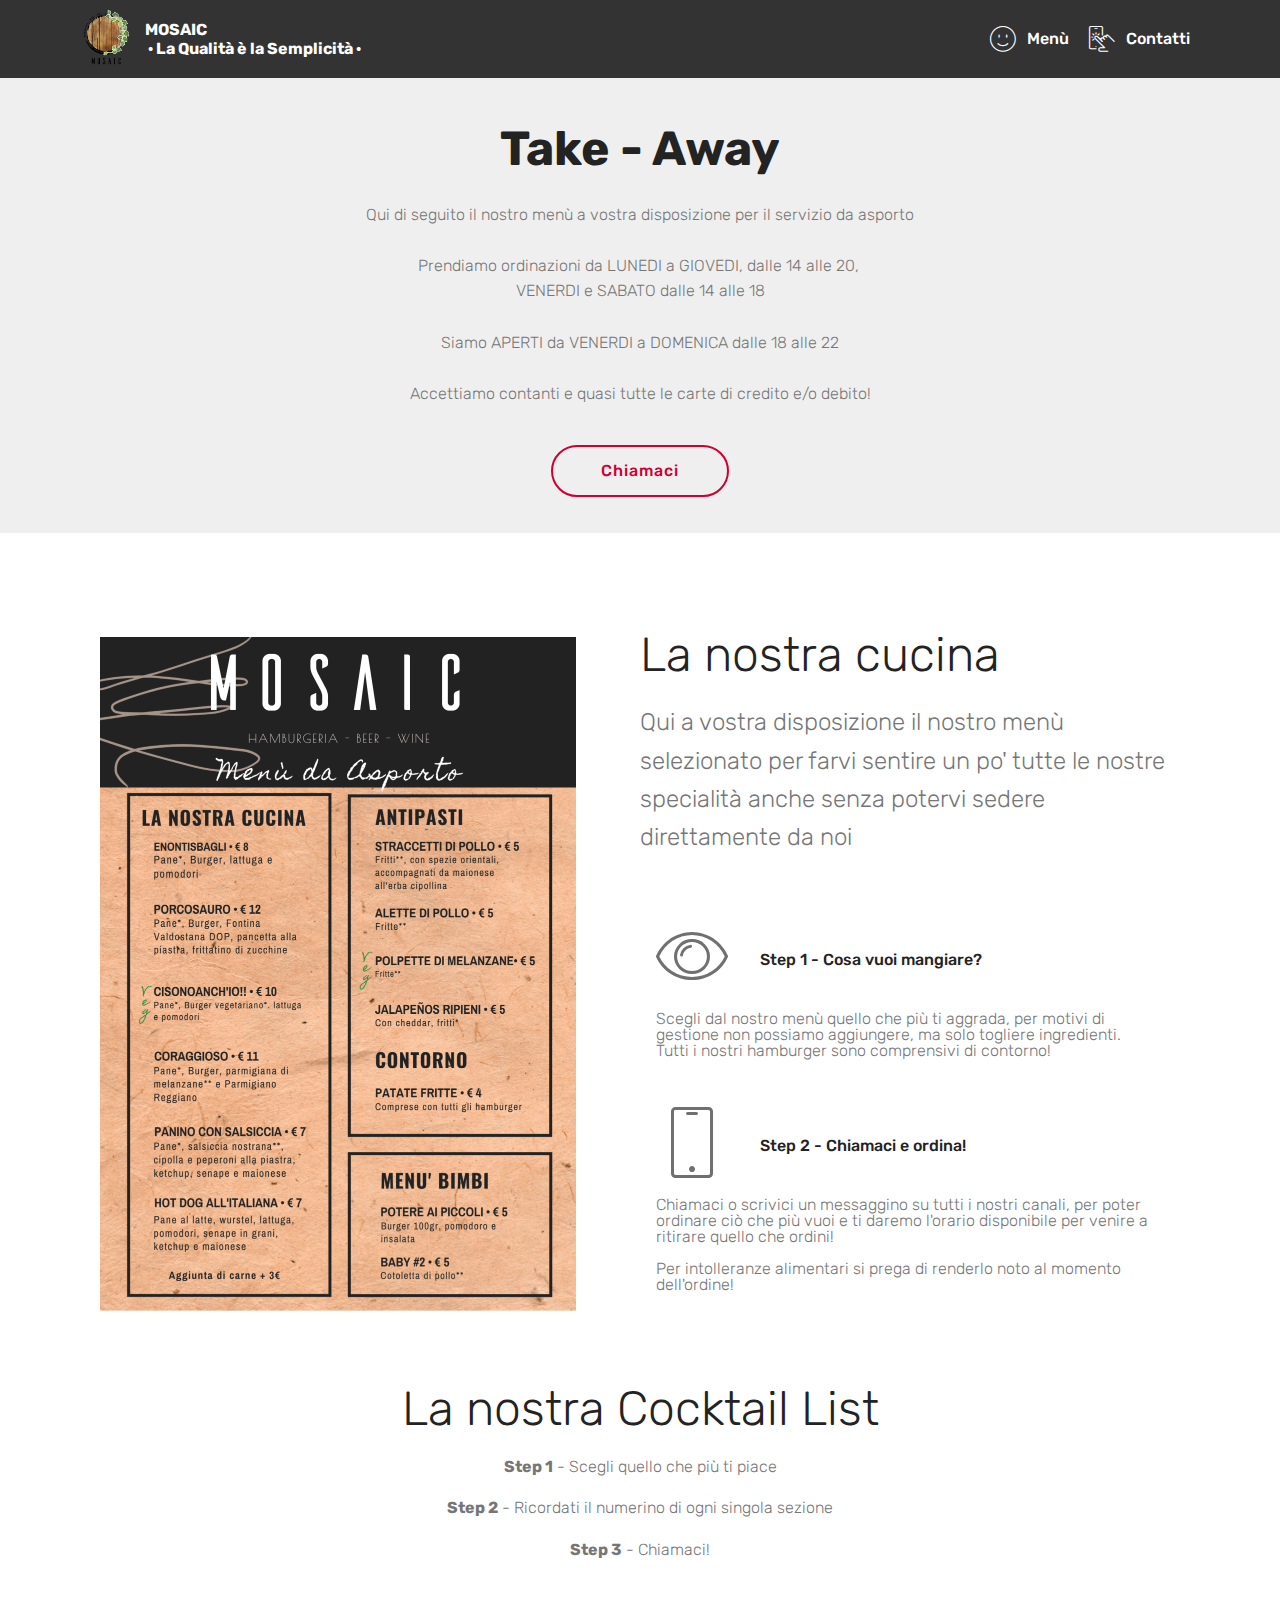
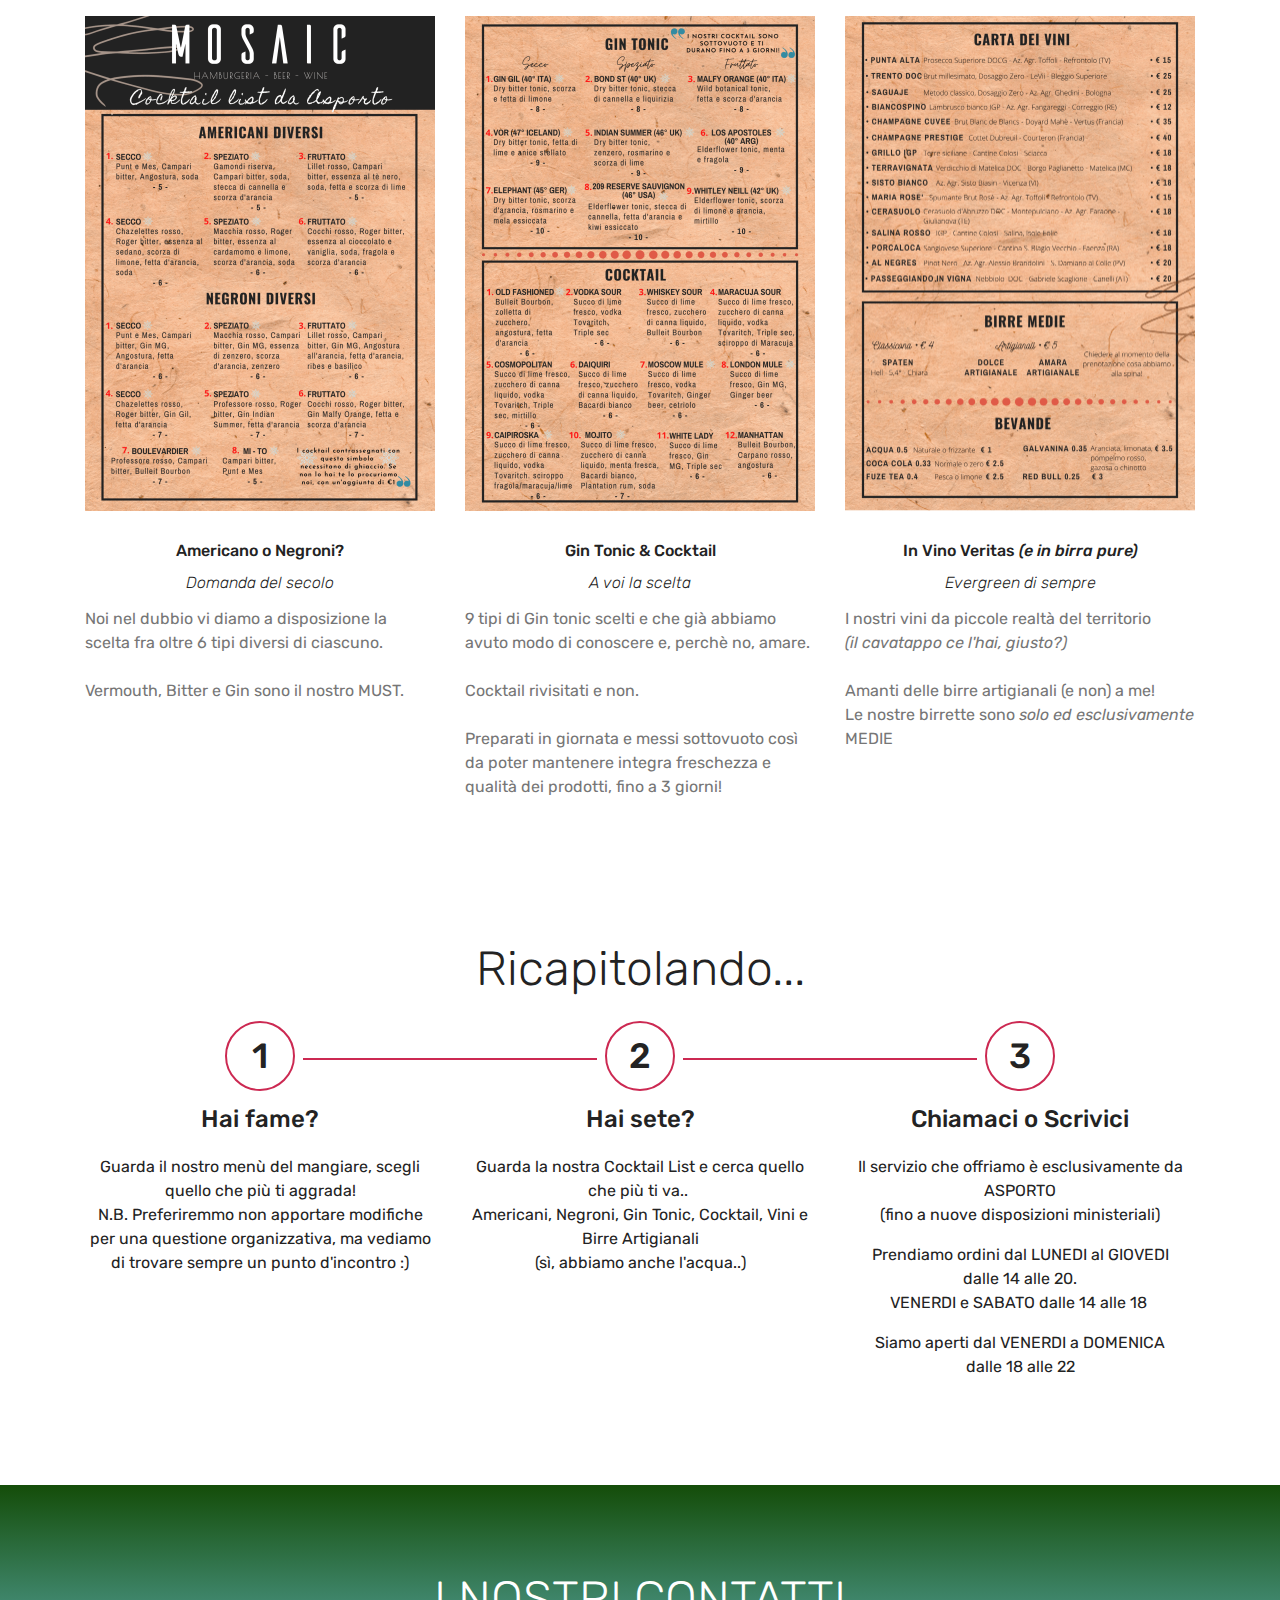
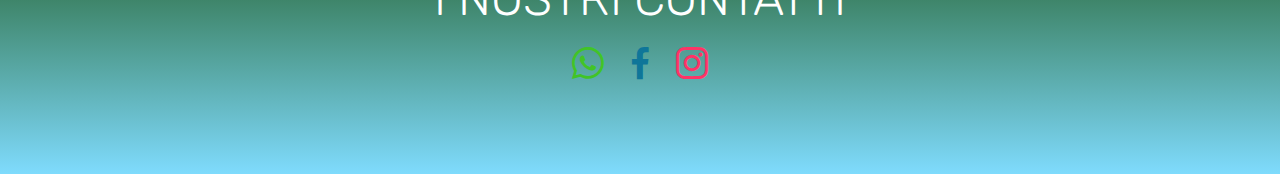
==== commit 73f4fba5: "create github pages" ====
--- a/page1.html
+++ b/page1.html
@@ -65,7 +65,7 @@
     </nav>
 </section>
 
-<section class="engine"><a href="https://mobirise.info/t">free amp templates</a></section><section class="header1 cid-rXPZ1TDDWx" id="header16-5">
+<section class="engine"><a href="https://mobirise.info/a">online website builder</a></section><section class="header1 cid-rXPZ1TDDWx" id="header16-5">
 
     
 
@@ -74,7 +74,7 @@
     <div class="container">
         <div class="row justify-content-md-center">
             <div class="col-md-10 align-center">
-                <h1 class="mbr-section-title mbr-bold pb-3 mbr-fonts-style display-2">Cucina</h1>
+                <h1 class="mbr-section-title mbr-bold pb-3 mbr-fonts-style display-2">Take - Away</h1>
                 
                 <p class="mbr-text pb-3 mbr-fonts-style display-4">
                     Qui di seguito il nostro menù a vostra disposizione per il servizio da asporto<br><br>Prendiamo ordinazioni da LUNEDI a GIOVEDI, dalle 14 alle 20,&nbsp;<br>VENERDI e SABATO dalle 14 alle 18<br><br>Siamo APERTI da VENERDI a DOMENICA dalle 18 alle 22<br><br>Accettiamo contanti e quasi tutte le carte di credito e/o debito!</p>
